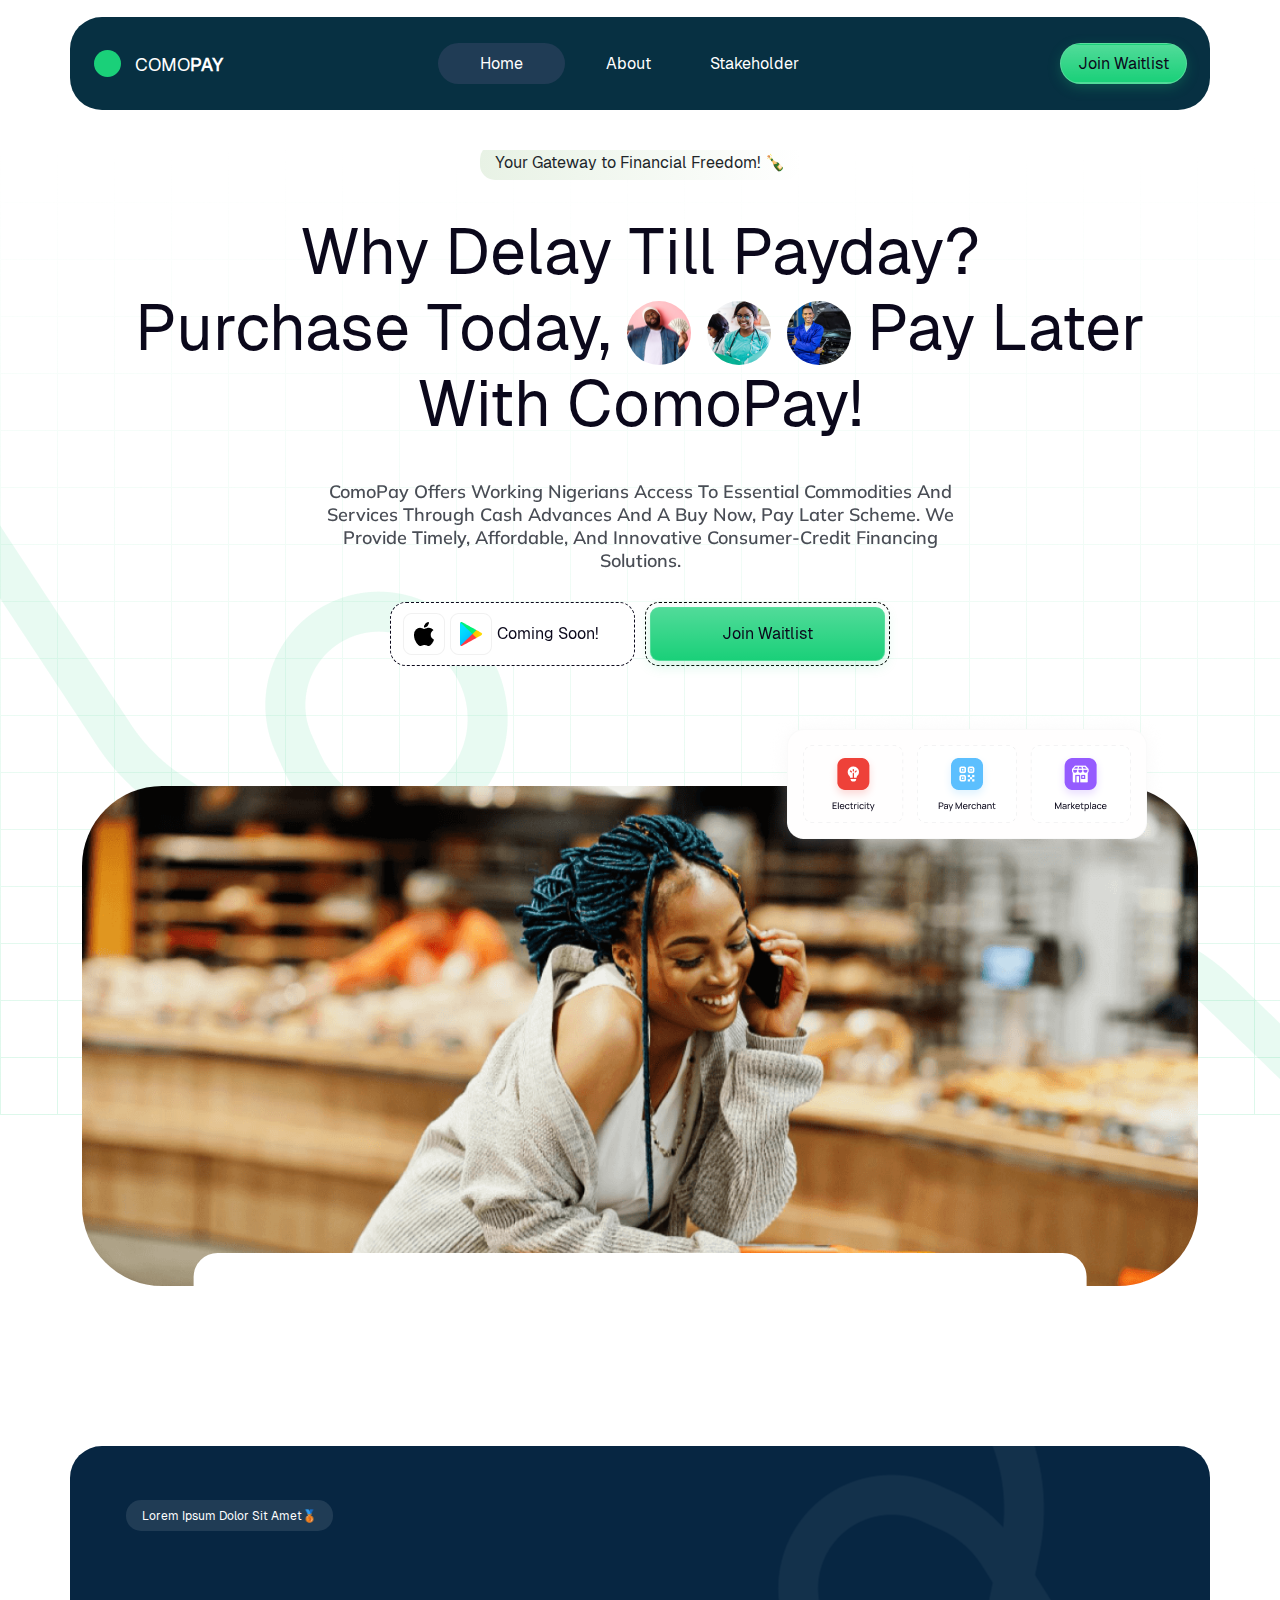
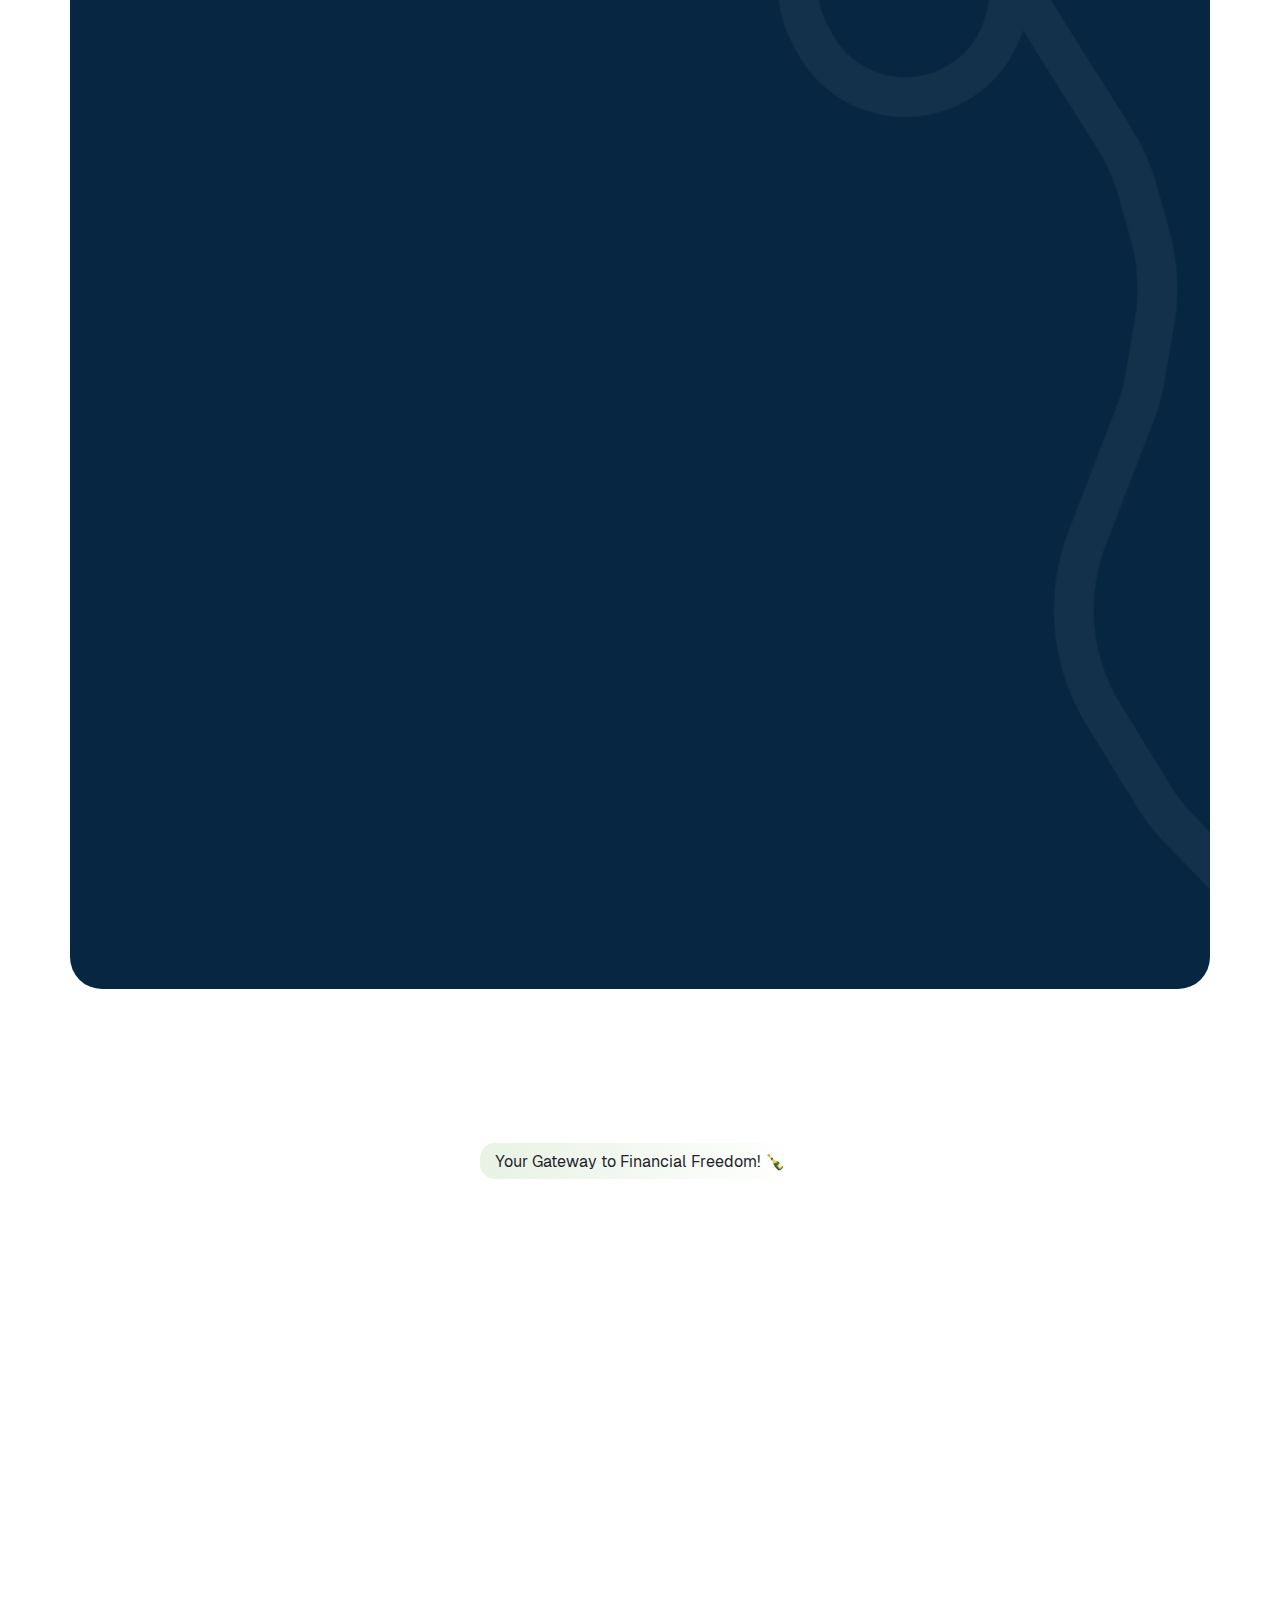
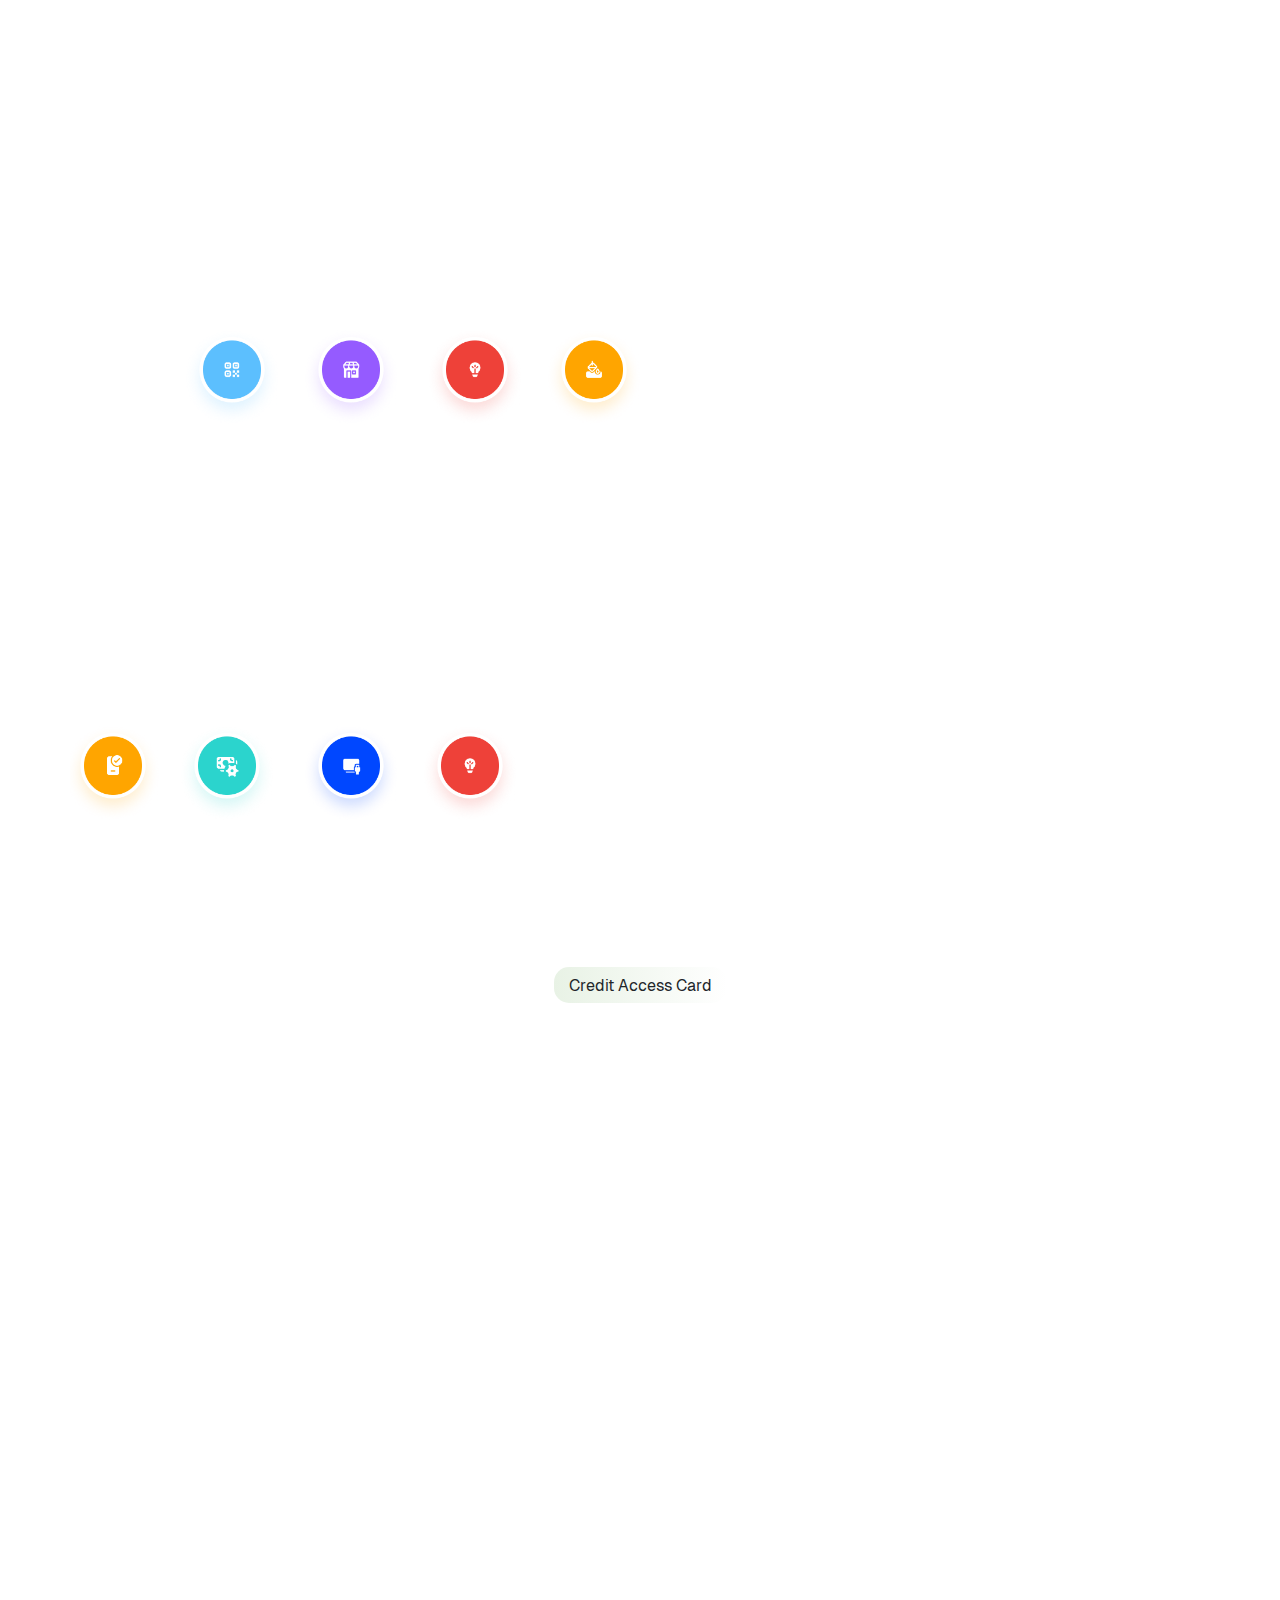
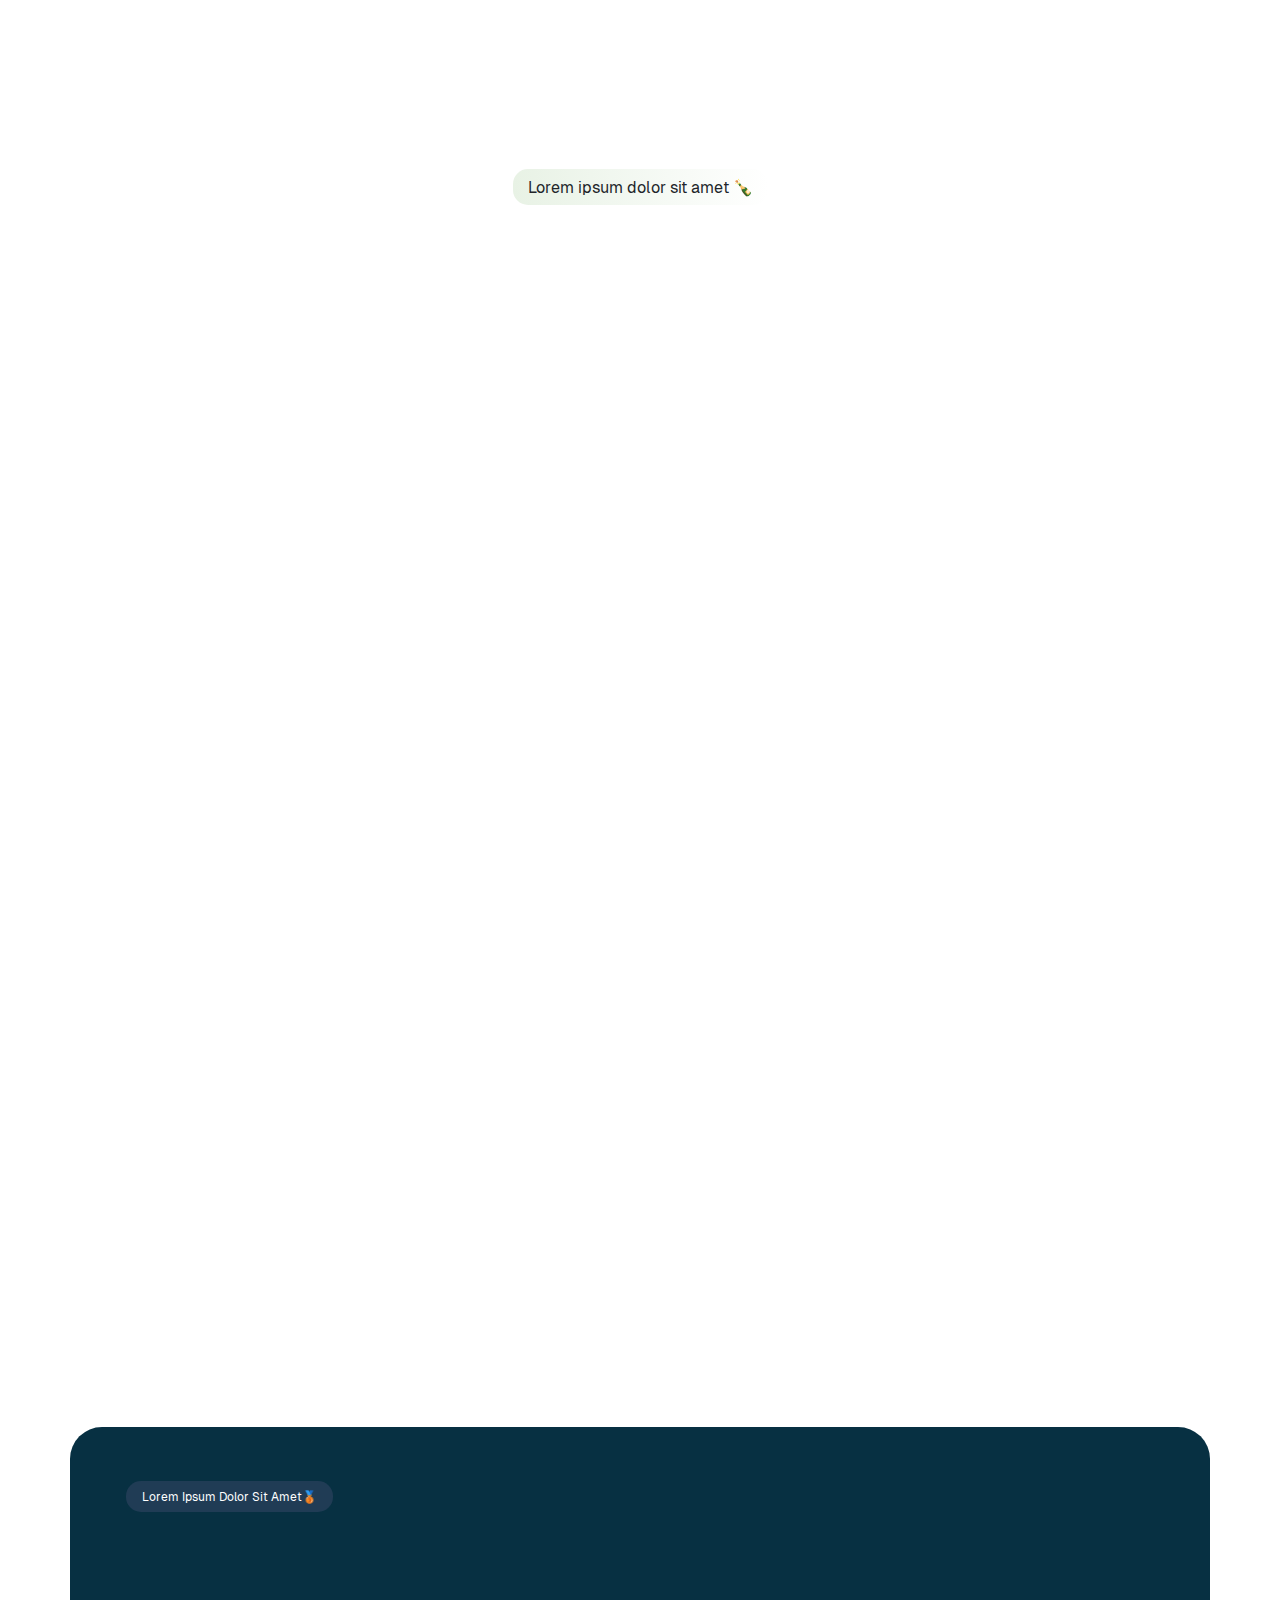
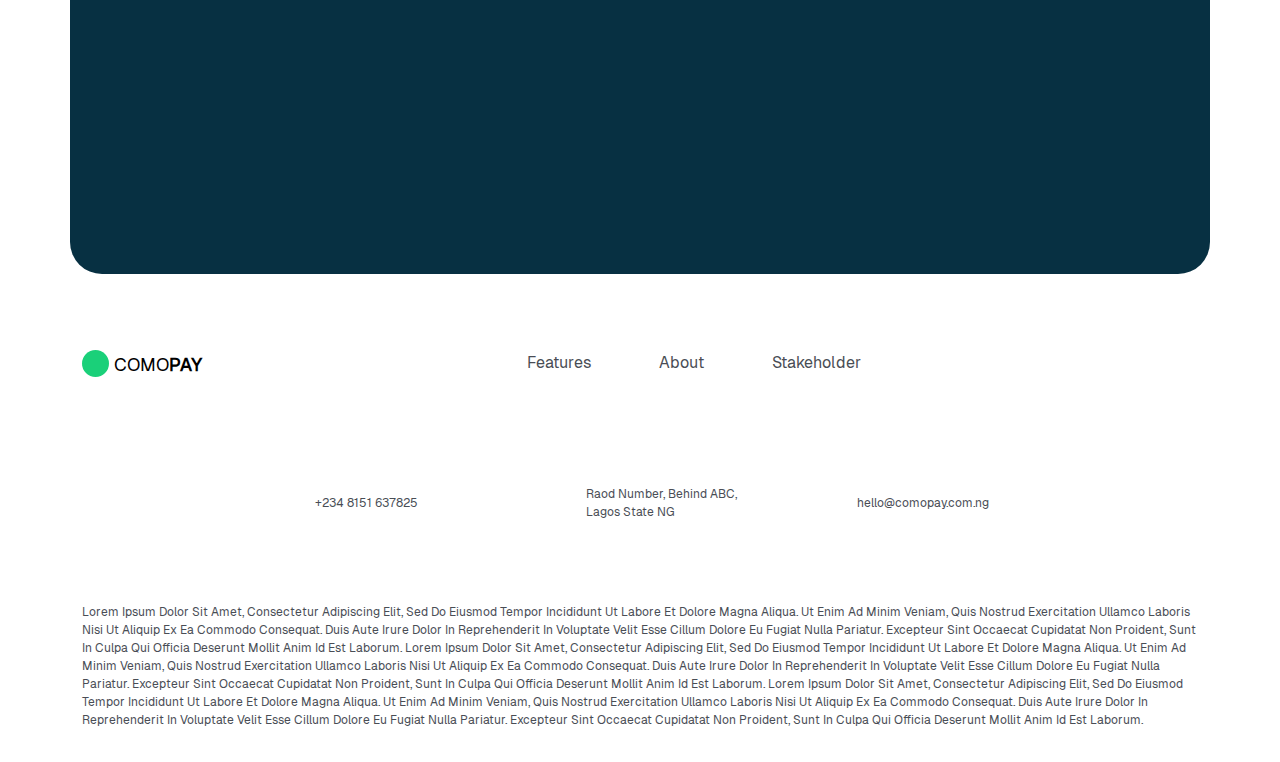
==== index.html @ e3ecf1d6 "updated" ====
<!DOCTYPE html>
<html lang="en">
<head>
    <meta charset="UTF-8">
    <meta http-equiv="X-UA-Compatible" content="IE=edge">
    <meta name="viewport" content="width=device-width, initial-scale=1.0">
    <link href="https://cdn.jsdelivr.net/npm/bootstrap@5.3.3/dist/css/bootstrap.min.css" rel="stylesheet" integrity="sha384-QWTKZyjpPEjISv5WaRU9OFeRpok6YctnYmDr5pNlyT2bRjXh0JMhjY6hW+ALEwIH" crossorigin="anonymous">
    <script src="https://cdn.jsdelivr.net/npm/bootstrap@5.3.3/dist/js/bootstrap.bundle.min.js" integrity="sha384-YvpcrYf0tY3lHB60NNkmXc5s9fDVZLESaAA55NDzOxhy9GkcIdslK1eN7N6jIeHz" crossorigin="anonymous"></script>
    <link rel="stylesheet" href="assets/style.css">
    <title>COMOPAY</title>
</head>
<body>
    <div class="blur"></div>
    <nav>
        <div class="container navbar">
            <div class="logo-flex row justify-content-start flex-row align-items-center">
                <div class="col-2 theCircle">
                    <div class="logo-circle"></div>
                </div>
                <p class="col-10 logo-text"><span>COMO</span>PAY</p>
            </div>
            <div class="lg link-list_flex row justify-content-between align-items-center">
                <a class="col-4 active" href="">Home</a>
                <a class="col-4" href="">About</a>
                <a class="col-4" href="">Stakeholder</a>
                
            </div>
            <div class="lg link_btn">
                <a href="">Join Waitlist</a>
            </div>
            <div class="sm" onclick="openNav()">
                <svg xmlns="http://www.w3.org/2000/svg" viewBox="0 0 24 24" width="30px" height="30px" fill="rgba(255,255,255,1)"><path d="M18 18V20H6V18H18ZM21 11V13H3V11H21ZM18 4V6H6V4H18Z"></path></svg>
            </div>
        </div>
        
    </nav>

    <div class="hidden-menu">
        <div class="major-hidden_menu">
            <div class="hidden-menu_container">
                <a class="col-4 active" href="">Home</a>
                <a class="col-4" href="">About</a>
                <a class="col-4" href="">Stakeholder</a>
                <div class=" link_btn">
                    <a href="">Join Waitlist</a>
                </div>
            </div>
        </div>
    </div>

    <section class="hero">
        <div>
            <img src="assets/050.png" alt="image" class="fixed-side">
        </div>
        <div class="container">
            <div class="hero_flex">
                <div class="hero-flex_item">
                    <span class="faded_text">Your Gateway to Financial Freedom! 🍾</span>
                    <h1 class="main-header fade">Why Delay Till Payday?<br>Purchase today, <span><img src="assets/045.png" alt="image" class="pop"></span>
                        <span><img src="assets/049.png" alt="image" class="pop"></span>
                        <span><img src="assets/076.png" alt="image" class="pop"></span>
                        pay later<br>with ComoPay!</h1>
                    <p class="header-text fade-right">
                        ComoPay offers working Nigerians access to essential commodities and services through Cash Advances and a Buy Now, 
                        Pay Later Scheme. We provide timely, affordable, and innovative consumer-credit financing solutions.
                    </p>
                    <div class="btn_area fade">
                        <button style="background: white" class="soon">
                            <img loading="lazy" src="assets/028.png" alt >
                            <img loading="lazy" src="assets/029.png" alt >
                            <span >Coming Soon!</span>
                        </button>
                        <div class="btnShade1">
                            <button class="join">Join Waitlist</button>
                        </div>
                        
                    </div>
                </div>
                <!-- <div class="col-lg-4 hero-logo_block fade-left">
                    <img loading="lazy" src="assets/Dark.png" alt class="hero_logo">
                </div> -->
            </div>

            <div class="freeBg">
                <img src="assets/052.png" alt="" class="topPart fade-down" loading="lazy">
                <img src="assets/044.png" alt="" class="bottomPart bottomFirst fade" loading="lazy">
                <img src="assets/047.png" alt="" class="bottomPart bottomSecond fade" loading="lazy">
                <img src="assets/048.png" alt="" class="bottomPart bottomThird fade" loading="lazy">
                <img src="assets/053.png" alt="" class="bottomRight fade-left" loading="lazy">
                <div class="company_logo company_logo1 lg">
                    <div class="logo_flex">
                        <div class="logo_flex_item fade">
                            <img loading="lazy" src="assets/001.png" alt>
                        </div>
                        <div class="logo_flex_item fade delay1">
                            <img loading="lazy" src="assets/002.png" alt>
                        </div>
                        <div class="logo_flex_item fade delay2">
                            <img loading="lazy" src="assets/003.png" alt>
                        </div>
                        <div class="logo_flex_item fade delay3">
                            <img loading="lazy" src="assets/006.png" alt>
                        </div>
                    </div>
                </div>
            </div>
            <div class="company_logo customerLogo sm">
                <div class="logo_flex">
                    <div class="logo_flex_item">
                        <img loading="lazy" src="assets/001.png" alt>
                    </div>
                    <div class="logo_flex_item">
                        <img loading="lazy" src="assets/002.png" alt>
                    </div>
                    <div class="logo_flex_item">
                        <img loading="lazy" src="assets/003.png" alt>
                    </div>
                    <!-- <div class="logo_flex_item">
                        <img loading="lazy" src="assets/004.png" alt>
                    </div>
                    <div class="logo_flex_item">
                        <img loading="lazy" src="assets/005.png" alt>
                    </div> -->
                    <div class="logo_flex_item">
                        <img loading="lazy" src="assets/006.png" alt>
                    </div>
                </div>
            </div>
        </div>
    </section>

    <section style="overflow: hidden;" class="discover container">
        <div>
            <img loading="lazy" src="assets/051.png" alt="image" class="spiral">
        </div>
        <div class="main-container">
            <div class="boxed_header-block">
                <span class="boxed_header">Lorem ipsum dolor sit amet🥉</span>
            </div>
            <div style="overflow: hidden">
                <h2 class="fade-left">Explore Our Key Offerings: Essential Commodities and Services</h2>
            </div>
            <div class="discover_grid">
                <div class="discover-grid_child fade">
                    <img loading="lazy" src="assets/054.png" alt="image" loading="lazy">
                    <div class="theContent">
                        <h3>Foods  & Groceries</h3>
                        <p>Rice, Beans, Oils, Flours, Meat, Fish, Vegetables, condiments, Fruits, Beverages and More</p>
                    </div>
                </div>
                <div class="discover-grid_child fade delay1">
                    <img loading="lazy" src="assets/055.png" alt="image" loading="lazy">
                    <div class="theContent">
                        <h3>Healthcare</h3>
                        <p>Hospital Bills, Medications, Medical Tests, Healthcare and fitness Devices and more</p>
                    </div>
                </div>
                <div class="discover-grid_child fade delay2">
                    <img loading="lazy" src="assets/056.png" alt="image" loading="lazy">
                    <div class="theContent">
                        <h3>Cash Advance</h3>
                        <p>Salary Advance, Emergency Cash,Credit Cards and more</p>
                    </div>
                </div>
            </div>
            <div class="discover_grid2">
                <div class="discover-grid_child fade-right">
                    <img loading="lazy" src="assets/057.png" alt="image" loading="lazy">
                    <div class="theContent">
                        <h3>Transportaion</h3>
                        <p>Transport Fares/Tickets (i.e. Bus,Cab, Bike, Train, Boat, rail, plane etc) , Fuels (i.e. Petrol, Kerosene, Diesel, CNG etc), Vehicle Maintenance and</p>
                    </div>
                </div>
                <div class="discover-grid_child fade-left">
                    <img loading="lazy" src="assets/058.png" alt="image" loading="lazy">
                    <div class="theContent">
                        <h3>Utilities</h3>
                        <p>Electricity, Water, Waste Bills, Cable TV, Airtime/Data, Cooking Gas etc</p>
                    </div>
                </div>
            </div>
            <div class="discover_grid">
                <div class="discover-grid_child wide fade">
                    <img loading="lazy" src="assets/059.png" alt="image" loading="lazy">
                    <div class="theContent">
                        <h3>Consumer Electronics</h3>
                        <p>TV, Cookers, Ovens, Freezers, Lamps, Fans, Solar inverters, Generators, Blender, Kitchen Utensils,Mobile Devices, Smart wearables and more</p>
                    </div>
                </div>
                <div class="discover-grid_child fade delay1">
                    <img loading="lazy" src="assets/060.png" alt="image" loading="lazy">
                    <div class="theContent">
                        <h3>Farm Inputs</h3>
                        <p>Seedling, Farm Tools, Herbicides, Animal Feeds & Vertinary Drugs and more</p>
                    </div>
                </div>
                <div class="discover-grid_child fade delay2">
                    <img loading="lazy" src="assets/061.png" alt="image" loading="lazy">
                    <div class="theContent">
                        <h3>Premium Financing</h3>
                        <p>Health insurance, Life Insurance, Vehicle Insurance, Fire Insurance, Farm Insurance etc.</p>
                    </div>
                </div>
            </div>
        </div>
    </section>
    <section class="cash container">
        <div class="cash_header">
            <span class="faded_text">Your Gateway to Financial Freedom! 🍾</span>
            <h2 class="main-header fade">Discover Our Range of Credit Services and Solutions</h2>
        </div>
        <div class="row flex-column flex-md-row align-items-center justify-content-between first_flex">
            <div class="col">
                <h3 class="fade-right">Cash Advance</h3> 
                <p class="fade">Our mission is to foster financial inclusion and combat predatory lending practices by providing cash advances to individuals 
                    facing urgent financial needs. Our services cater to pensioners, civil servants, corporate employees, as well as military and 
                    para-military personnel, offering them access to up to 50% of their monthly salary as a cash advance.
                </p>
                <a class="started" href="">Get Started</a>
            </div>
            <div class="col image_block">
                <img loading="lazy" src="assets/062.png" alt="image" class="image-side fade">
                <img loading="lazy" src="assets/047.png" alt="image" class="image-side1 fade-left">
                <img loading="lazy" src="assets/053.png" alt="image" class="image-side2 fade-right">
            </div>
        </div>

        <div style="margin-top: 160px" class="row flex-column flex-md-row align-items-center justify-content-between second_flex">
            <div class="col image_block2">
                <img loading="lazy" src="assets/card.png" alt="image" class="image-side fade-down">
                <img loading="lazy" src="assets/066.png" alt="image" class="image-side3">
                <img loading="lazy" src="assets/065.png" alt="image" class="image-side4">
                <img loading="lazy" src="assets/063.png" alt="image" class="image-side5">
                <img loading="lazy" src="assets/064.png" alt="image" class="image-side6">
                <img loading="lazy" src="assets/069.png" alt="image" class="image-side7">
                <img loading="lazy" src="assets/068.png" alt="image" class="image-side8">
                <img loading="lazy" src="assets/067.png" alt="image" class="image-side9">
                <img loading="lazy" src="assets/063.png" alt="image" class="image-side10">
            </div>
            <div class="col">
                <h3 class="fade-left">Credit Financing Services</h3>
                <p class="fade">At ComoPay, we offer tailored and cost-effective credit financing options for individuals in immediate need of essential items 
                    ike food, groceries, healthcare, transportation, insurance, utilities, farm inputs, and consumer electronics, among others. 
                    Through our Buy Now, Pay Later scheme, customers can make purchases from our partnered merchants and spread the payments 
                    conveniently over a period of 3 to 12 months.
                </p>
                <a class="started" href="">Get Started</a>
            </div>
        </div>
    </section>
    <section class="cards">
        <div class="container">
            <span class="faded_text">Credit Access Card</span>
            <p class="cards-header fade">The Future: Como Credit Card</p>
            <p class="cards-text fade">Discover financial freedom with the ComoPay Credit Card. Benefit from seamless transactions, 
                exclusive rewards, and flexible credit payment options.</p>
            <div class="cards_flex lg-scroll">
                <div class="host fade delay1">
                    <img loading="lazy" src="assets/039.png" alt id="black">
                </div>
                <div class="host fade" >
                    <img loading="lazy" src="assets/037.png" alt id="green">
                </div>
                <div class="host fade delay2">
                    <img loading="lazy" src="assets/038.png" alt id="orange">
                </div>
                <!-- <div class="host" id="white"></div> -->
                <!--                 
                <img src="assets/040.png" alt>
                <img src="assets/041.png" alt> -->
            </div>
            <div class="mini-scroll">
                <!-- <div class="mini-scroll-"></div>
                <div class="mini-scroll-"></div>
                <div class="mini-scroll-"></div>
                <div class="mini-scroll-"></div>
                <div class="mini-scroll-"></div> -->
                <img loading="lazy" src="assets/037.png" alt>
                <img loading="lazy" src="assets/039.png" alt>
                <img loading="lazy" src="assets/038.png" alt>
                <img loading="lazy" src="assets/040.png" alt>
                <img loading="lazy" src="assets/041.png" alt>
            </div>
        </div>
    </section>

    <div style="overflow: hidden;" class="tabs container">
        <div class="cash_header">
            <span class="faded_text">Lorem ipsum dolor sit amet 🍾</span>
            <h2 class="main-header fade">Benefits of ComoPay</h2>
        </div>
        <div class="discover_grid">
            <div class="tabs-item fade">
                <img src="assets/070.png" alt="image" class="tag" loading="lazy">
                <p>Access to instant monthly credit round the year</p>
            </div>
            <div class="tabs-item fade delay1">
                <img src="assets/071.png" alt="image" class="tag" loading="lazy">
                <p>Flexible credit plans and affordable service rate (one digit)</p>
            </div>
            <div class="tabs-item fade delay3">
                <img src="assets/072.png" alt="image" class="tag" loading="lazy">
                <p>User friendly platform; no paper work, no hard collateral</p>
            </div>
            <div class="tabs-item fade delay4">
                <img src="assets/073.png" alt="image" class="tag" loading="lazy">
                <p>One-stop-shop platform for all essential commodities & services</p>
            </div>
            <div class="tabs-item fade delay5">
                <img src="assets/074.png" alt="image" class="tag" loading="lazy">
                <p>Multi-service delivery channels (e.g. Mobile Apps, Card, POS, USSD, etc.)</p>
            </div>
            <div class="tabs-item fade delay6">
                <img src="assets/075.png" alt="image" class="tag" loading="lazy">
                <p>Active agent of Sustainable Development Goals (SDG # 1,2,3,5,8,9,10,11,12,17)</p>
            </div>
        </div>
         <div class="image-side20">
            <img loading="lazy" src="assets/Dark.png" alt="iamge" class="leftImage fade">
            <img loading="lazy" src="assets/Dark1.png" alt="iamge" class="middleImage fade delay1">
            <img loading="lazy" src="assets/Dark2.png" alt="iamge" class="rightImage fade delay2">
            <img loading="lazy" src="assets/Sound2.png" alt="iamge" class="topmost fade">
        </div>
    </div>
   

    <section class="newsletter container">
        <span class="boxed_header">Lorem ipsum dolor sit amet🥉</span>
        <p class="news_header fade">Join the ComoPay Community</p>
        <p class="news_text fade-right">Join Our Empowered Community: Take control of your finances with ComoPay. Sign up for exclusive updates and early access.</p>
        <div class="btn_area white-border fade-left">
            <button class="soon">
                <img loading="lazy" src="assets/042.png" alt >
                <img loading="lazy" src="assets/043.png" alt >
                <span style="color: white">Coming Soon!</span>
            </button>
            <div class="btnShade">
                <button class="join">Join Waitlist</button>
            </div>
            
        </div>
    </section>

    <footer class="footer container">
        <div class="footer-container">
            <div>
                <div style="display: flex; justify-content: space-between; align-items: center;" class="enclose">
                    <div style="margin-right: 15px" class="theCircle">
                        <div class="logo-circle"></div>
                    </div>
                    <p style="color: black;" class="logo-text"><span>COMO</span>PAY</p>
                </div>
            </div>
            <div class="footer-org">
                <a href="">Features</a>
                <a href="">About</a>
                <a href="">Stakeholder</a>
            </div>
            <div>
                <a href=""><img loading="lazy" src="assets/030.png" alt></a>
                <a href=""><img loading="lazy" src="assets/031.png" alt></a>
                <a href=""><img loading="lazy" src="assets/032.png" alt></a>
                <a href=""><img loading="lazy" src="assets/033.png" alt></a>
            </div>
        </div>
        
        <div class="theFooterBreak">
            <div class="discover_grid theBottomGrid">
                <div class="row align-items-center">
                    <div class="col-3">
                        <img loading="lazy" src="assets/079.png" alt="image" class="imageLast">
                    </div>
                    <span class="col">+234 8151 637825</span>
                </div>
                <div class="row align-items-center">
                    <div class="col-3">
                        <img loading="lazy" src="assets/078.png" alt="image" class="imageLast">
                    </div>
                    <span class="col">Raod Number, Behind ABC, Lagos State NG</span>
                </div>
                <div class="row align-items-center">
                    <div class="col-3">
                        <img loading="lazy" src="assets/077.png" alt="image" class="imageLast">
                    </div>
                    <span class="col">hello@comopay.com.ng</span>
                </div>
            </div>
            <p class="downText" style="margin-top: 80px">Lorem ipsum dolor sit amet, consectetur adipiscing elit, sed do eiusmod tempor incididunt ut labore et dolore magna aliqua. 
                Ut enim ad minim veniam, quis nostrud exercitation ullamco laboris nisi ut aliquip ex ea commodo consequat. 
                Duis aute irure dolor in reprehenderit in voluptate velit esse cillum dolore eu fugiat nulla pariatur. 
                Excepteur sint occaecat cupidatat non proident, sunt in culpa qui officia deserunt mollit anim id est laborum. 
                Lorem ipsum dolor sit amet, consectetur adipiscing elit, sed do eiusmod tempor incididunt ut labore et dolore magna aliqua. 
                Ut enim ad minim veniam, quis nostrud exercitation ullamco laboris nisi ut aliquip ex ea commodo consequat. 
                Duis aute irure dolor in reprehenderit in voluptate velit esse cillum dolore eu fugiat nulla pariatur. 
                Excepteur sint occaecat cupidatat non proident, sunt in culpa qui officia deserunt mollit anim id est laborum.
                Lorem ipsum dolor sit amet, consectetur adipiscing elit, sed do eiusmod tempor incididunt ut labore et dolore magna aliqua. 
                Ut enim ad minim veniam, quis nostrud exercitation ullamco laboris nisi ut aliquip ex ea commodo consequat. 
                Duis aute irure dolor in reprehenderit in voluptate velit esse cillum dolore eu fugiat nulla pariatur. 
                Excepteur sint occaecat cupidatat non proident, sunt in culpa qui officia deserunt mollit anim id est laborum.</p>
        </div>
    </footer>

    <script src="https://cdnjs.cloudflare.com/ajax/libs/gsap/3.12.5/gsap.min.js"></script>

    <script src="script.js"></script>
</body>
</html>
---- assets/style.css ----
@import url('https://fonts.googleapis.com/css2?family=Mulish:ital,wght@0,200..1000;1,200..1000&display=swap');

* {
    padding: 0; 
    margin: 0;
    box-sizing: border-box;
}
html {
    scroll-behavior: smooth;
}

@font-face {
    font-family: Geist;
    src: url(/assets/geist/statics-ttf/Geist-Regular.ttf);
}

body {
    margin: 0;
    padding: 0;
    font-family: Geist;
}

nav {
    width: 100%;
    position: fixed;
    top: 17px;
    padding: 0 16px;
    z-index: 10;
}
p {
    margin: 0;
}
a {
    color: white;
    text-decoration: none;
}

/* .blur {
    top: 0;
    width: 100%;
    height: 100%;
    position: fixed;
    z-index: 8;
    background: rgba(0,0,0,.5)
} */

.fade {
    opacity: 0;
    filter: blur(5px);
    transform: translateY(40%);
    transition: all 1s ease;
} 

.fade-down {
    opacity: 0;
    filter: blur(5px);
    transform: translateY(-40%);
    transition: all 1s ease;
} 

.fade-left {
    opacity: 0;
    filter: blur(5px);
    transform: translateX(40%);
    transition: all 1s ease;
}

.fade-right {
    opacity: 0;
    filter: blur(5px);
    transform: translateX(-40%);
    transition: all 1s ease;
}

.fade-down {
    opacity: 0;
    filter: blur(5px);
    transform: translateY(-40%);
    transition: all 1s ease;
} 

.show {
    opacity: 1;
    filter: blur(0);
    transform: translateY(0);
}

.reveal {
    opacity: 1;
    filter: blur(0);
    transform: translateX(0);
}

.hidden-menu {
    position: fixed;
    top: 110px;
    width: 100%;
    height: 400px;
    right: 0;
    z-index: 9;
    padding: 0 16px;  
    display: none;  
}

.open {
    display: block!important;
}

.major-hidden_menu {
    background: white;
    width: 100%;
    margin: 0 auto;
    padding: 20px;
    border-radius: 32px;
    animation: slideInFromTop 0.5s forwards;
}

@keyframes slideInFromTop {
    from {
      transform: translateY(-100%);
    }
    to {
      transform: translateY(0);
    }
}

@keyframes slideOutToTop {
    from {
      transform: translateY(0);
    }
    to {
      transform: translateY(-100%);
    }
}

.hidden-menu_container {
    display: flex;
    flex-direction: column;
    gap: 20px;
    justify-content: center;
    align-items: center;
}

.hidden-menu_container a {
    color: #203C55;
    padding: 10px;
    text-align: center;
}

.hidden-menu_container .active {
    background: #203C55;
    border-radius: 59px;
    color: white;
    width: 100%;
} 

.hidden-menu_container .link_btn {
    justify-content: flex-start;
}

.active {
    background: #203C55;
    border-radius: 59px;
    padding: 10px;
}

.navbar {
    display: flex;
    justify-content: space-between;
    align-items: center;
    border-radius: 32px;
    background: #073042;
    padding: 26px 24px;
}

.navbar a {
    color: #FFF;
    text-align: center;
    font-family: Geist;
    font-size: 16px;
    font-style: normal;
    font-weight: 400;
    line-height: normal;
    text-transform: capitalize;
    transition: .3s ease-in-out;
}

.navbar a:hover {
    border-radius: 59px;
    padding: 10px;
    background: #203C55;
}

/* .link-list_flex a {
    width: 25%;
} */

.logo-flex, .link_btn, .link-list_flex  {
    flex: 1;
}

.link_btn {
    display: flex;
    justify-content: flex-end;
}

.link_btn a {
    border-radius: 37px;
    border: 1px solid transparent;
    background: linear-gradient(180deg, rgba(255, 255, 255, 0.24) 0%, rgba(255, 255, 255, 0.00) 100%), #1AD079;
    box-shadow: 0px 4px 14.2px 0px rgba(26, 208, 121, 0.25), 0px 0px 0px 1px #5FDEA1;
    color: #0B081B;
    text-align: center;
    font-family: Geist;
    font-size: 16px;
    font-style: normal;
    font-weight: 500;
    line-height: normal;
    text-transform: capitalize;
    padding: 8px 16px;
}

.link_btn a:hover {
    scale: 1.05;
    background: linear-gradient(180deg, rgba(255, 255, 255, 0.24) 0%, rgba(255, 255, 255, 0.00) 100%), #1AD079;
    padding: 8px 16px;
}

.theCircle {
    padding-right: 0;
}

.logo-circle {
    width: 27px;
    height: 27px;
    background: #1AD079;
    border-radius: 50%;
    margin-right: 0px;
    padding: 0;
}

.logo-text {
    color: #FFF;
    font-family: Geist;
    font-size: 18px;
    font-style: normal;
    font-weight: 600;
    line-height: normal;
    text-transform: capitalize;
    padding-top: 2px;
    padding-left: 0;
    margin-left: -10px;
}

.logo-text span {
    font-weight: 68;
}

.sm {
    display: none;
}

.fixed-side {
    position: absolute;
    z-index: -1;
    left: -8%;
    top: 15%;
}

.hero {
    margin-top: 150px;
    margin-bottom: 80px;
    background: url(/assets/Vector.png) no-repeat;
    position: relative;
    overflow: hidden;
}

.hero_flex {
    overflow: hidden;
}

.hero-flex_item {
    text-align: center;
}

.company_logo {
    background: white;
    padding: 20px;
    width: 80%;
    margin: 0 auto;
    border-radius: 24px;
    position: absolute;
    bottom: -15%;
    
    left: 50%;
}

.company_logo1 {
    transform: translate(-50%, -50%);
}

.logo_flex {
    display: grid;
    grid-template-columns: repeat(4, 1fr);
    text-align: center;
}

.logo_flex_item {
    transition: .3s ease-in-out;
}

.logo_flex_item:hover {
    scale: 1.05;
}

.faded_text {
    padding: 8.5px 15px;
    border-radius: 15px;
    background: linear-gradient(90deg, #E8F2E5 0%, rgba(232, 242, 229, 0.00) 100%);
    margin-bottom: 24px;
    width: 60%;
    max-width: 300px;
}

.faded_text p {
    color: #0B081B;
    font-family: Geist;
    font-size: 12px;
    font-style: normal;
    font-weight: 400;
    line-height: normal;
    text-transform: capitalize;
}

.main-header {
    color: #0B081B;
    font-family: Geist;
    font-size: 64px;
    font-style: normal;
    font-weight: 106;
    line-height: 76px; /* 118.75% */
    text-transform: capitalize;
    padding-top: 40px;
}

.faded-span {
    border-radius: 8px;
    background: linear-gradient(90deg, #E8F2E5 50%, rgba(232, 242, 229, 0.00) 100%);
    padding: 0 10px;
    border-left: 1px solid #1AD079;
}

.header-text {
    color: #494D55;
    font-family: "Mulish", sans-serif;
    font-size: 18px;
    font-style: normal;
    font-weight: 600;
    line-height: normal;
    text-transform: capitalize;
    margin: 32px 0;
    width: 680px;
    margin: 0 auto;
    padding-top: 30px;
}

.pop {
    width: 64px;
    height: 64px;
    border-radius: 50%;
}

.imageLast {
    width: 40px;
    height: 40px;
}

.theFooterBreak {
    margin-top: 80px
}

.theFooterBreak span {
    color: #494D55;
    font-family: Geist;
    font-size: 12px;
    font-style: normal;
    font-weight: 400;
    line-height: 18px; /* 112.5% */
}

.btnShade, .btnShade1 {
    padding: 5px;
    border: 1px dashed white;
    border-radius: 14px;
    transition: .3s ease-in-out;
    cursor: pointer;
}

.btnShade:hover, .btnShade1:hover {
    scale: 1.05;
}

.btnShade1 {
    border: 1px dashed black;
}

.hero-logo_block {
    text-align: right; 
    display: flex; 
    justify-content: right;
}

.hero_logo {
    /* margin-top: 80px; */
    text-align: right;
    width: 60%;
    height: auto;
}

.btn_area {
    display: grid;
    grid-template-columns: repeat(2, 1fr);
    width: 100%;
    max-width: 500px;
    gap: 10px;
    margin: 0 auto;
    padding-top: 30px;
    padding-bottom: 40px;
}

.btn_area button {
    border-radius: 16px;
    border: 1px dashed #0B081B;
    padding: 10px 12px;
    color: #0B081B;
    font-family: Geist;
    font-size: 16px;
    font-style: normal;
    font-weight: 500;
    line-height: 24px; /* 150% */
    text-transform: capitalize;
}

.soon {
    background: transparent;
    display: flex;
    align-items: center;
    gap: 5px;
}

.join {
    background: linear-gradient(180deg, rgba(255, 255, 255, 0.24) 0%, rgba(255, 255, 255, 0.00) 100%), #1AD079;
    box-shadow: 0px 4px 14.2px 0px rgba(26, 208, 121, 0.25), 0px 0px 0px 1px #5FDEA1;
    transition: .3s ease-in-out;
    width: 100%;
    height: 100%;
    border: none!important;
    border-radius: 8px!important;
    cursor: pointer;
}

.freeBg {
    margin-top: 80px;
    margin-bottom: 80px;
    background-image: url(../assets/046.png);
    background-repeat: no-repeat;
    width: 100%;
    height: 500px;
    border-radius: 80px;
    position: relative;
    background-size: cover;
}

.topPart, .bottomPart, .bottomRight {
    position: absolute;
    transform: translate(-50%, -50%);
}

.topPart {
    top: 0;
    right: -15%;
}

.bottomPart {
    bottom: 0;
}

.bottomFirst {
    left: 12%;
}

.bottomSecond {
    left: 25%;
}

.bottomThird {
    left: 38%;
}

.bottomRight {
    right: -10%;
    bottom: 8%;
}

.discover {
    border-radius: 32px;
    background: #072642;
    padding: 56px;
    position: relative;
    overflow: hidden;
}

.boxed_header {
    border-radius: 15px;
    background: #203C55;
    color: #FFF;
    font-family: Geist;
    font-size: 12px;
    font-style: normal;
    font-weight: 400;
    line-height: normal;
    text-transform: capitalize;
    padding: 8.5px 16px;
}

.main-container h2{
    margin-top: 32px;
    color: #FFF;
    font-family: Geist;
    font-size: 40px;
    font-style: normal;
    font-weight: 500;
    line-height: 48px; /* 120% */
    text-transform: capitalize;
    margin-bottom: 48px;
    width: 100%;
    max-width: 734px;
}

.spiral {
    position: absolute;
    transform: translate(-50%, -50%);
    right: -40%;
    top: 50%;
}

.discover_grid {
    display: grid;
    grid-template-columns: repeat(3, 1fr);
    gap: 32px;
    margin-bottom: 32px;
    grid-column: span 2, 1, 1;
}

.discover_grid2 {
    display: grid;
    grid-template-columns: repeat(2, 1fr);
    gap: 32px;
    margin-bottom: 32px;
}

.discover-grid_child {
    border-radius: 24px;
    background: #203C55;
    padding: 32px;
}

.discover-grid_child h3 {
    color: #FFF;
    font-size: 24px;
    font-style: normal;
    font-weight: 500;
    line-height: normal;
    text-transform: capitalize;
}

.discover-grid_child p{
    color: #D2D2D5;
    font-size: 16px;
    font-style: normal;
    font-weight: 400;
    line-height: 24px; /* 150% */
    text-transform: capitalize;
}

.mini_text {
    color: #D2D2D5;
    font-size: 16px;
    font-style: normal;
    font-weight: 400;
    line-height: 24px; /* 150% */
    text-transform: capitalize;
    width: 650px;
    margin-bottom: 56px;
}

.minor-container_flex {
    width: 100%;
    margin: 0 auto;
}

.minor_item {
    border-radius: 24px;
    border: 1px solid #F1F1F1;
    background: #FFF;
    box-shadow: 0px 4px 10.2px 0px rgba(164, 166, 170, 0.06);
    padding: 32px;
    width: 33%;
    position: relative;
}

.delay1 {
    transition-delay: 50ms;
}

.delay2 {
    transition-delay: 100ms;
}

.delay3 {
    transition-delay: 150ms;
}

.delay4 {
    transition-delay: 200ms;
}

.delay5 {
    transition-delay: 250ms;
}

.delay6 {
    transition-delay: 300ms;
}

.wrapper {
    width: 100%;
    /* width: 150px; */
    height: 110px;
    position: relative;
    overflow: hidden;
   left: 50%;
   margin-top: 30px;
   display: flex;
   justify-content: center;
   align-items: center;
}

.wrapper-box {
    position: absolute;
    left: -50%;
}

.wrapper-boxes {
    left: -250%;
}

/* .scroll-rel {
    position: relative;
} */

.bottom-scroll {
    margin-top: -20px;
}

.off {
    background: #EE4139;
    padding: 7px 10px;
    text-align: center;
    color: white;
    border-radius: 61.742px;
    color: #FFF;
    font-size: 9.08px;
    font-style: normal;
    font-weight: 800;
    line-height: 10.896px; /* 120% */
    text-transform: capitalize;
    width: 60px;
    position: absolute;
    top: -20%;
    right: 10%;
    z-index: 10;
}

.minor-header {
    color: #0B081B;
    font-family: Geist;
    font-size: 24px;
    font-style: normal;
    font-weight: 500;
    line-height: normal;
    text-transform: capitalize;
    margin-bottom: 7px;
}

.minor-text {
    color: #494D55;
    font-family: Geist;
    font-size: 16px;
    font-style: normal;
    font-weight: 400;
    line-height: 24px; /* 150% */
    text-transform: capitalize;
}

.payday-container {
    position: relative;
    padding-top: 36px;
}

.floatingImg {
    position: absolute;
    right: 0%;
    top: 4%;
}

.pay-header {
    color: #0B081B;
    font-family: Geist;
    font-size: 16px;
    font-style: normal;
    font-weight: 500;
    line-height: normal;
    text-transform: capitalize;
    margin-bottom: 19px;
}

.payday {
    margin-top: 42px;
    border-radius: 13.229px;
    background: linear-gradient(90deg, #FFF8EC 0%, rgba(255, 248, 236, 0.00) 100%);
    box-shadow: 0px 0px 12.402px 0.827px rgba(255, 189, 0, 0.04);
    padding: 29px;
}

.mini_flex {
    border-radius: 8.268px;
    background: rgba(255, 241, 217, 0.80);
    padding: 10px 13px;
    margin-bottom: 12px;
    gap: 10px;
}

.scroll_infinite {
    display: flex;
    /* justify-content: space-between; */
    gap: 10px;
    overflow: hidden;
    width: auto;
    margin-bottom: 10px;
}

.utility {
    margin-top: 0px;
}

.mini_grid {
    display: grid;
    grid-template-columns: repeat(2, 1fr);
    margin-top: 37px;
    gap: 10px;
}

.mini_grid img {
    width: 100%;
    height: auto;
}

.mini-p {
    color: #333640;
    font-family: Manrope;
    font-size: 8.268px;
    font-style: normal;
    font-weight: 400;
    line-height: 9.922px; /* 120% */
    text-transform: capitalize;
}

.mini-p span{
    color: #0B081B;
    font-size: 9.922px;
    font-weight: 700;
}

.cash {
    overflow: hidden;
    padding-top: 80px;
    padding-bottom: 100px;
}

.cash_header {
    padding-top: 80px;
    padding-bottom: 100px;
}

.cash_header {
    text-align: center;
    margin: 0 auto;
}

.cash_header h2 {
    color: #1C202B;
    text-align: center;
    font-family: Geist;
    font-size: 40px;
    font-style: normal;
    font-weight: 500;
    line-height: normal;
    text-transform: capitalize;
    width: 100%;
    max-width: 738px;
    margin: 0 auto;
}

.first_flex, .second_flex {
    gap: 60px;
}

.image_block, .image_block2 {
    position: relative;
    height: 400px;
}

.image-side {
    border-bottom-right-radius: 40%;
    border-top-left-radius: 40%;
    object-fit: cover;
    width: 100%;
    height: 400px;
}

/* .image_block2 {
    position: relative;
    background: url(/assets/card.png) no-repeat;
    height: 400px;
    border-bottom-right-radius: 30%;
    border-top-left-radius: 30%;
    background-size: contain;
} */

.image-side1, .image-side2, .image-side3, .image-side4, .image-side5, .image-side6, .image-side7, .image-side8, .image-side9, .image-side10 {
    position: absolute;
    
}

.image-side3, .image-side4, .image-side5, .image-side6, .image-side7, .image-side8, .image-side9, .image-side10 {
    width: 100px;
    height: 100px;
    transform: translate(-50%, -50%);
}

.image-side1 {
    right: -6%;
    top: -5%;
}

.image-side2 {
    bottom: 0;
    left: -25%;
}

.image-side3, .image-side4, .image-side5, .image-side6 {
    top: 1%;
}

.image-side3 {
    left: 30%;
}

.image-side4 {
    left: 52%;
}

.image-side5 {
    left: 75%;
}

.image-side6 {
    left: 97%;
    
}

.image-side7, .image-side8, .image-side9, .image-side10 {
    bottom: -25%;
}

.image-side7 {
    left: 8%;
}
.image-side8 {
    left: 29%;
}

.image-side9 {
    left: 52%;
}

.image-side10 {
    left: 74%;
}


.cards {
    margin-top: 100px;
    text-align: center;
}

.cards-header {
    color: #0B081B;
    text-align: center;
    font-family: Geist;
    font-size: 40px;
    font-style: normal;
    font-weight: 106;
    line-height: 48px; /* 120% */
    text-transform: capitalize;
    margin-top: 32px;
    margin-bottom: 16px;
}

.cards-text {
    width: 471px;
    color: #494D55;
    text-align: center;
    font-family: Geist;
    font-size: 16px;
    font-style: normal;
    font-weight: 84;
    line-height: 24px; /* 150% */
    text-transform: capitalize;
    margin: 0 auto;
}

.cards_flex {
    margin-top: 80px;
    height: 450px;
    overflow: hidden;
    display: grid;
    grid-template-columns: repeat(3, 1fr);
    text-align: center;
}

.host {
    position: relative;
    height: 500px;
    overflow: hidden;
}

.cards_flex img {
    width: 100%;
    position: absolute;
    left: 0;
}

#white {
    width: 100%;
    height: 300px;
    position: absolute;
    top: 20%;
    left: 0;
    background: white;
}

#black {
    rotate: -10deg;
    left: 20%;
    top: 8%;
    z-index: 1;
}

#green {
    z-index: 2;
}

#orange {
    rotate: 10deg;
    left: -20%;
    top: 8%;
    z-index: 1;
}

.testimonial {
    margin-top: 140px;
    text-align: center;
}

.testimonial_flex {
    display: flex;
    justify-content: space-between;
    align-items: center;
    width: 370px;
    margin: 0 auto;
    overflow-x: auto;
    gap: 10px;
}

.testimonial_flex::-webkit-scrollbar {
    display: none;
}

.progress-bars {
    display: flex;
    width: 370px;
    justify-content: space-between;
    align-items: center;
    gap: 10px;
    margin: 0 auto;
    padding-top: 40px;
}

.progress-bar {
    width: 20%;
    height: 5px;
    background: grey;
    border-radius: 10px;
  }

.progress-active {
    background: #1AD079;
}

.comment_slab {
    width: 100%;
    flex: 0 0 auto;
}

.img_flex {
    padding-top: 56px;
    padding-bottom: 41px;
    width: 80%;
    max-width: 400px;
    margin: 0 auto;
}

.img_flex img {
    width: 52px; 
    height: auto;
}

.comment_slab {
    border-radius: 16px;
    background: #D9D9D9;
    padding: 24px;
    width: 369px;
    margin: 0 auto
}

.theComment {
    color: #494D55;
    text-align: center;
    font-family: Geist;
    font-size: 16px;
    font-style: normal;
    font-weight: 400;
    line-height: 24px; /* 150% */
    text-transform: capitalize;
    margin-bottom: 16px;
}

.theName {
    color: #0B081B;
    text-align: center;
    font-family: Geist;
    font-size: 16px;
    font-style: normal;
    font-weight: 600;
    line-height: 24px; /* 150% */
    text-transform: capitalize;
    margin-bottom: 8px;
}

.nickname {
    color: #494D55;
    text-align: center;
    font-family: Geist;
    font-size: 16px;
    font-style: normal;
    font-weight: 400;
    line-height: 24px; /* 150% */
}

.experience {
    margin-top: 106px;
}

.experience_flex {
    overflow: hidden;
}

.experience-flex_item {
    position: relative;
}

.wave {
    position: absolute;
    top: 20%;
}

.exp-header {
    color: #0B081B;
    font-family: Geist;
    font-size: 40px;
    font-style: normal;
    font-weight: 106;
    line-height: 48px; /* 120% */
    text-transform: capitalize;
    margin-top: 32px;
    margin-bottom: 16px;
}

.exp-text {
    width: 471px;
    color: #494D55;
    font-family: Geist;
    font-size: 16px;
    font-style: normal;
    font-weight: 400;
    line-height: 24px; /* 150% */
    text-transform: capitalize;
}

.lists {
    margin-top: 56px;
}

.lists-item_flex {
    margin-bottom: 24px;
    border-radius: 24px;
    border: 1px dashed #0B081B;
    padding: 24px;
    width: 70%;
    gap: 13px;
    flex-wrap: nowrap;
}

.lists-item_flex img {
    width: 46px;
    height: 46px;
}

.lists-item_flex p{
    color: #0B081B;
    font-family: Geist;
    font-size: 18px;
    font-style: normal;
    font-weight: 500;
    line-height: 18px; /* 100% */
    text-transform: capitalize;
    width: 262px;
}

.lists-item_flex span {
    color: #494D55;
    font-family: Geist;
    font-size: 12px;
    font-style: normal;
    font-weight: 400;
    line-height: 18px; /* 150% */
    text-transform: capitalize;
}

.newsletter {
    margin-top: 106px;
    margin-bottom: 50px;
    padding: 56px;
    border-radius: 32px;
    background: #073042;
    overflow: hidden;
}

.news_header {
    margin-top: 40.5px;
    color: #FFF;
    font-family: Geist;
    font-size: 40px;
    font-style: normal;
    font-weight: 500;
    line-height: 48px; /* 120% */
    text-transform: capitalize;
    margin-bottom: 16px;
}

.news_text {
    color: #D2D2D5;
    font-family: Geist;
    font-size: 16px;
    font-style: normal;
    font-weight: 400;
    line-height: 24px; /* 150% */
    text-transform: capitalize;
    width: 653px;
    margin-bottom: 32px;
}

.white-border {
    margin-left: 0;
}

.white-border button{
    border: 1px dashed white;
}

.footer {
    margin-bottom: 33px;
}

.theBottomGrid {
    width: 70%;
    margin: 0 auto;
}

.footer-container {
    display: flex;
    justify-content: space-between;
    align-items: center;
    padding: 26px 0px;
}

.footer-container a {
    color: #494D55;
}

.footer-org {
    display: flex;
    justify-content: space-between;
    align-items: center;
    gap: 20px;
    width: 30%
}

.footer-org a {
    transition: .3s ease-in-out;
}

.footer-org a:hover {
    color: #1AD079;
}

.downText {
    color: #494D55;
    font-family: Geist;
    font-size: 12px;
    font-style: normal;
    font-weight: 400;
    line-height: 18px; /* 150% */
    text-transform: capitalize;
}

.mini-scroll {
    display: none;
}

.tabs-item {
    text-align: center;
    border: 1px dashed #0B081B;
    padding: 24px;
    border-radius: 24px;
}

.image-side20 {
    position: relative;
    height: 600px;
    overflow: hidden;
}

.leftImage, .middleImage, .rightImage, .topmost {
    position: absolute;
    transform: translate(-50%, -50%);
    bottom: -50%;
}

.topmost {
    top: 10%;
    left: 70%;
}

.leftImage {
    left: 50%;
    /* top: 60%; */
    z-index: 2;
    width: 50%;
    height: auto;
}

.rightImage {
    left: 25%;
    width: 50%;
    height: auto;
}
.middleImage {
    left: 75%;
    width: 50%;
    height: auto;
}

@media only screen and (max-width: 991px ) {
    .sm {
        display: block
    }
    .lg {
        display: none;
    }
    .hero {
        text-align: center;
    }
    .logo_flex {
        grid-template-columns: repeat(3, 1fr);
        row-gap: 20px;
       text-align: center;
    }
    /* .minor-container_flex {
        grid-template-columns: repeat(2, 1fr);
    } */

    .hero-logo_block {
        margin-top: 40px;
        display: flex; 
        justify-content: center;
    }

    .experience-flex_item {
        text-align: center;
    }

    .exp-text {
        margin: 0 auto;
    }

    .lists {
        display: flex;
        flex-direction: column;
        justify-content: center;
        align-items: center;
    }
    
    .lists-item_flex p {
        text-align: left;
    }

    .footer-container {
        flex-direction: column;
        gap: 50px;
    }

    .footer-org {
        flex-direction: column;
        gap: 20px;
    }

    .enclose {
        width: 120px;
        margin: 0 auto;
    }

    .cards {
        margin-top: 100px;
    }

    .minor-container_flex {
        gap: 10px;
    }

    .minor_item {
        width: 70%;
        margin: 0 auto;
    }
    .discover {
        padding: 30px;
    }
    .mini_text, .news_text, .cards-text {
        width: auto;
    }
    .cards_flex {
        height: 300px;
    }

    .header-text {
        font-size: 14px;
        width: 100%;
    }
    .faded_text, .boxed_header  {
        font-size: 12px;
    }

    .main-header {
        font-size: 32px;
        font-weight: 500;
        line-height: 40px; /* 125% */
        margin-top: 24px;
    }

    .main-container h2 {
        font-size: 24px;
        font-style: normal;
        font-weight: 500;
        line-height: 32px; /* 133.333% */
    }

    .mini_text {
        font-size: 14px;
        font-style: normal;
        font-weight: 400;
        line-height: 20px; /* 142.857% */
    }

    .cards-header, .exp-header, .news_header {
        font-size: 24px;
        font-style: normal;
        font-weight: 500;
        line-height: 32px; /* 133.333% */
    }
    
    .cards-text, .exp-text, .news_text {
        font-size: 14px;
        font-style: normal;
        font-weight: 84;
        line-height: 20px; /* 142.857% */
    }

    .theComment {
        font-size: 14px;
        font-style: normal;
        font-weight: 400;
        line-height: 20px; /* 142.857% */
    }

    .nickname {
        font-size: 14px;
        font-style: normal;
        font-weight: 400;
        line-height: 14px;
    }
    
    .btn_area {
        margin: 0 auto;
    }

    .white-border {
        margin-left: 0;
    }

    .hero_logo {
        width: 30%;
    }

    .discover_grid {
        grid-template-columns: repeat(2, 1fr);
    }

    .topPart {
        top: 0;
        right: -15%;
        width: 40%;
        height: auto;
    }
    
    .bottomPart {
        width: 10%;
        height: auto;
    }
    
    .bottomFirst {
        left: 12%;
        bottom: 1.5%;
    }
    
    .bottomSecond {
        left: 21%;
    }
    
    .bottomThird {
        left: 30%;
        bottom: 2%;
    }
    
    .bottomRight {
        right: 0%;
        bottom: 8%;
        width: 20%;
        height: auto;
    }

    .company_logo {
        bottom: -30%;
    }

    .image-side20 {
        height: 400px;
    }
    
    .logo-text {
        margin-left: -60px;
    }
}

@media screen and (max-width: 767px) {
    .hero {
        margin-top: 150px;
    }

  
    .minor-header {
        font-size: 18px;
        font-style: normal;
        font-weight: 500;
        line-height: normal;
    }

    .minor-text {
        font-size: 14px;
        font-style: normal;
        font-weight: 400;
        line-height: 20px; /* 142.857% */
    }

    .exp-text {
        width: auto;
    }
    
    .lists-item_flex {
        width: 100%;
    }

    .wave {
        width: 50px;
        height: 50px;
    }

    .phone {
        width: 100%;
        height: auto;
    }
    
    .newsletter {
        text-align: center;
    }

    .discover_grid, .discover_grid2 {
        grid-template-columns: repeat(1, 1fr);
    }

    .image-side2 {
        bottom: 0;
        left: 3%;
        width: 60%;
        height: auto;
    }

    .second_flex {
        width: 90%;
        margin: 0 auto;
    }

    .first_flex {
        overflow: hidden;
    }

    .image-side20 {
        margin-top: 100px;
        height: 220px;
    }

    .leftImage, .middleImage, .rightImage {
        bottom: -50%;
    }

    .freeBg {
        height: 300px;
        border-radius: 20px;
    }

    .customerLogo {
        position: static;
        margin: 0 auto;
    }

    .bottomPart {
        width: 20%;
        height: auto;
    }

    .bottomFirst {
        left: 12%;
        bottom: 1.5%;
    }
    
    .bottomSecond {
        left: 28.5%;
        width: 19%;
        height: auto;
    }
    
    .bottomThird {
        left: 45%;
        bottom: 2%;
    }

    .bottomRight {
        right: -5%;
        bottom: 12%;
        width: 30%;
        height: auto;
    }

    .image-side3, .image-side4, .image-side5, .image-side6, .image-side7, .image-side8, .image-side9, .image-side10 {
        width: 63.4px;
        height: 63.4px;
    }

    .image-side7, .image-side8, .image-side9, .image-side10 {
        bottom: -15%;
    }

    .topmost {
        width: 10%;
        height: auto;
        top: 10%;
    }

    .logo-text {
        margin-left: -5px;
    }

    .pop {
        width: 40px;
        height: 40px;
    }
}

@media screen and (max-width: 479px) {
    .discover, .newsletter {
        width: 90%;
    }
    .btn_area {
        width: 60%;
        margin: 0 auto;
        grid-template-columns: repeat(1, 1fr);
    }
    .white-border {
        width: 90%;
    }

    .btn_area button {
        display: flex;
        justify-content: center;
        align-items: center;
        height: 50px;
    }

    .logo_flex {
        grid-template-columns: repeat(2, 1fr);
    }

    .main-container h2, .mini_text, .boxed_header-block {
        text-align: center;
    }

    .lg-scroll {
        display: none;
    }

    .mini-scroll {
        margin-top: 40px;
        padding-top: 140px;
        display: flex;
        justify-content: flex-start;
        align-items: center;
        overflow-x: auto;
        overflow-y: hidden;
        gap: 20px;
        width: 100%;
        height: 600px;
    }

    .mini-scroll-item {
        width: 100%;
        flex: 1;
    }
    .mini-scroll img {
        width: 100%;
        flex: 0 0 auto;
    }

    .minor_item {
        width: 100%;
    }
}
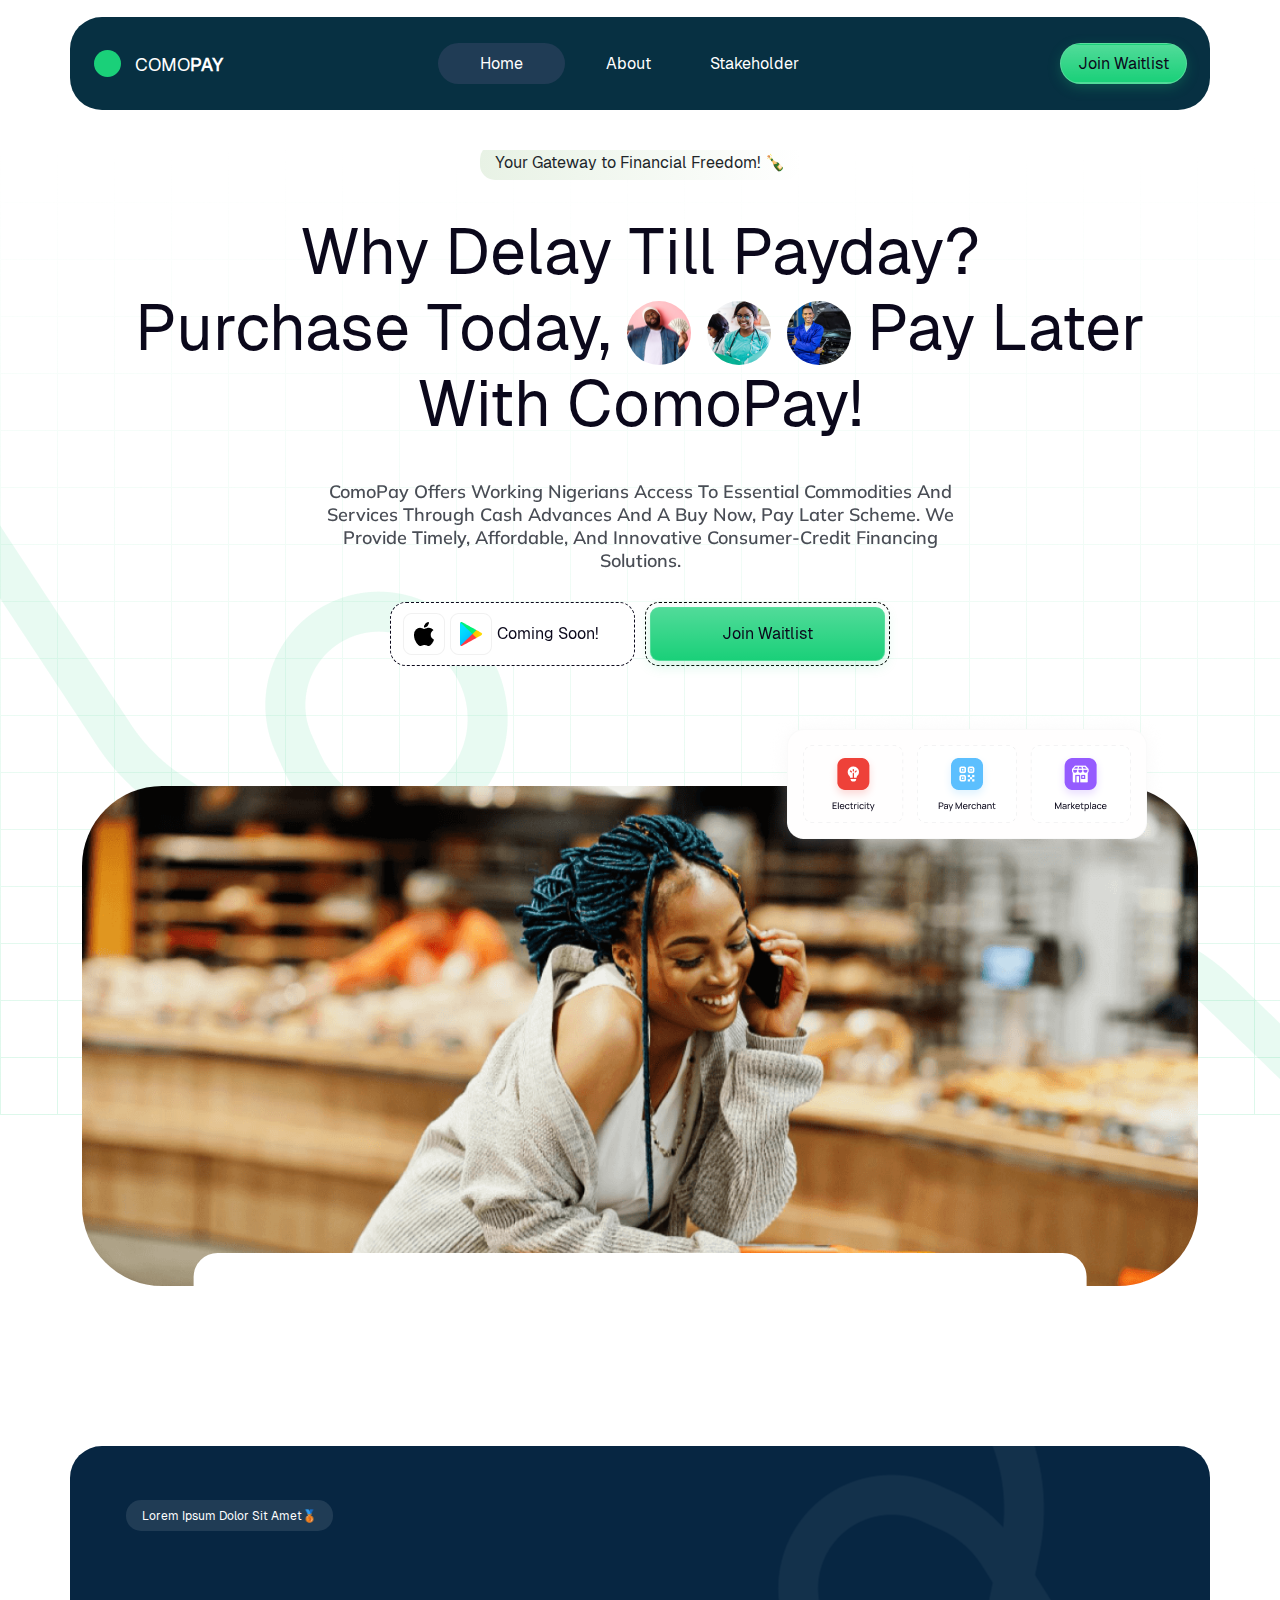
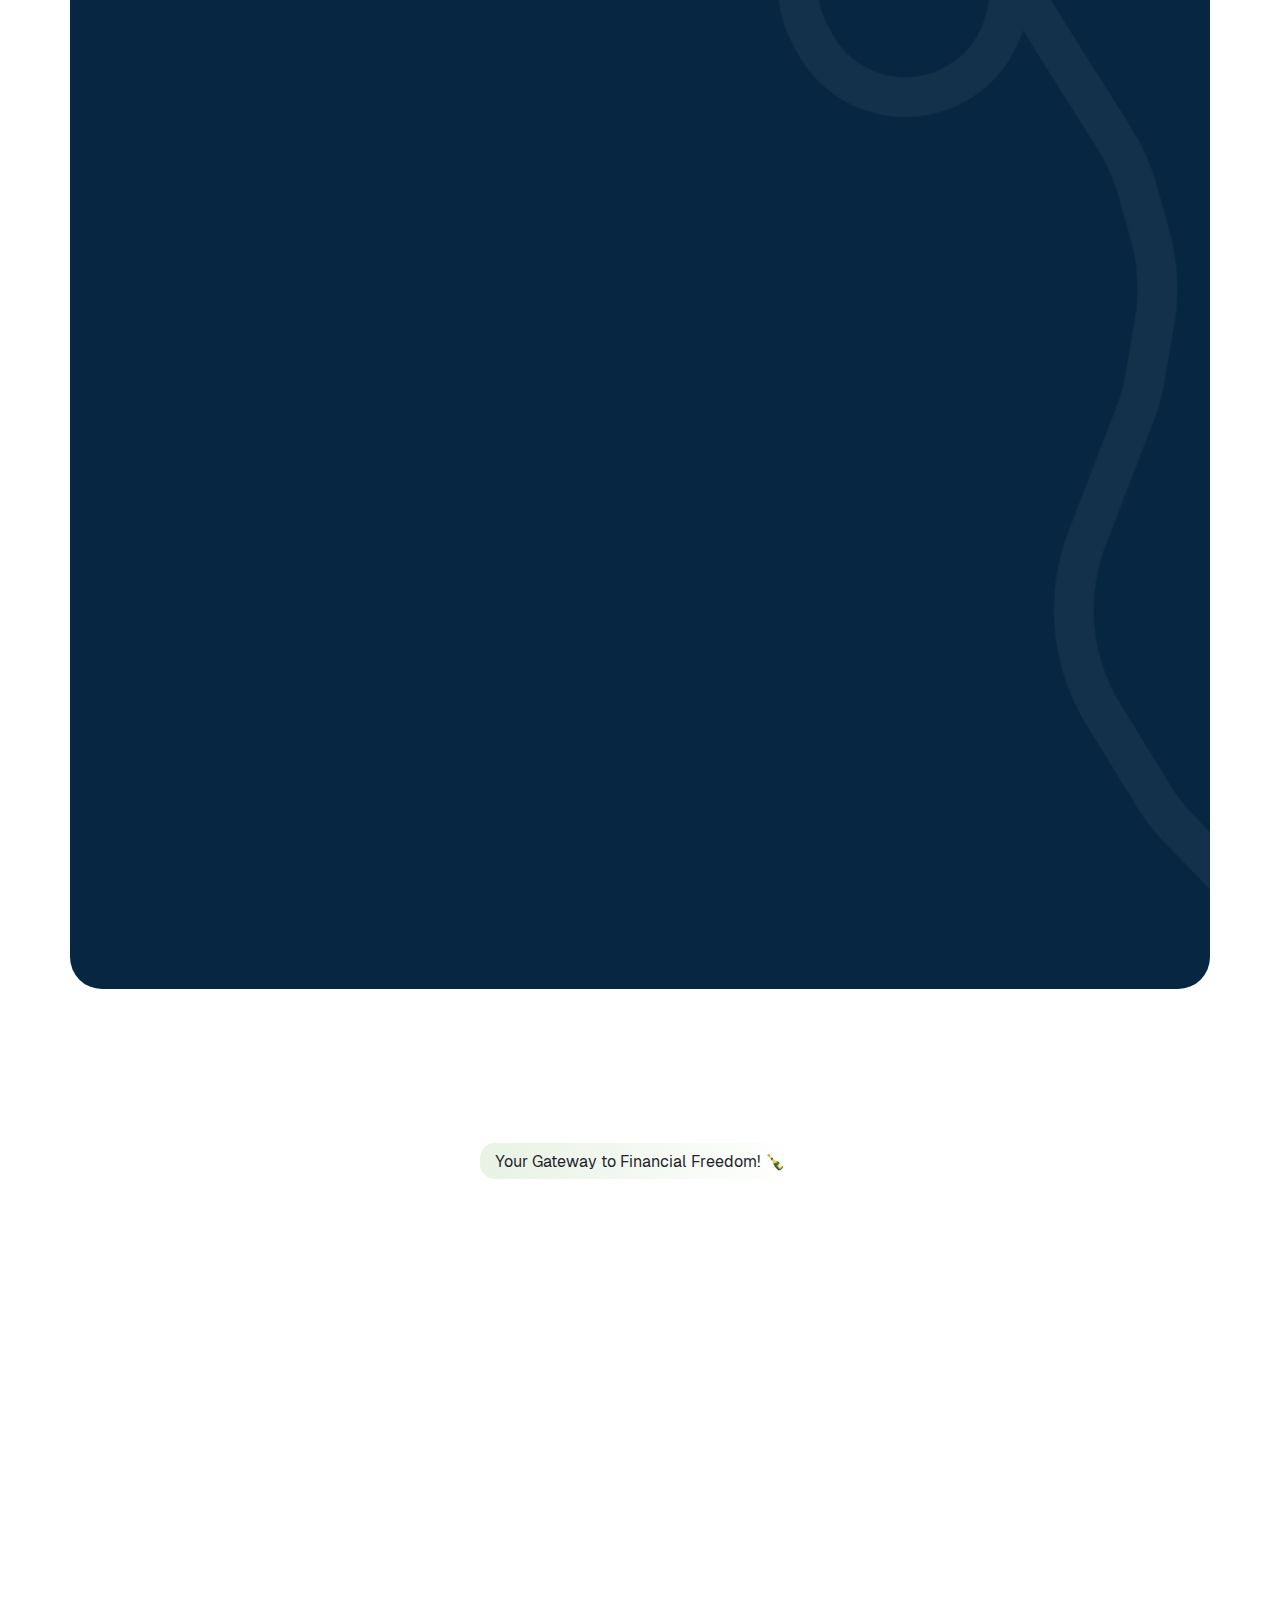
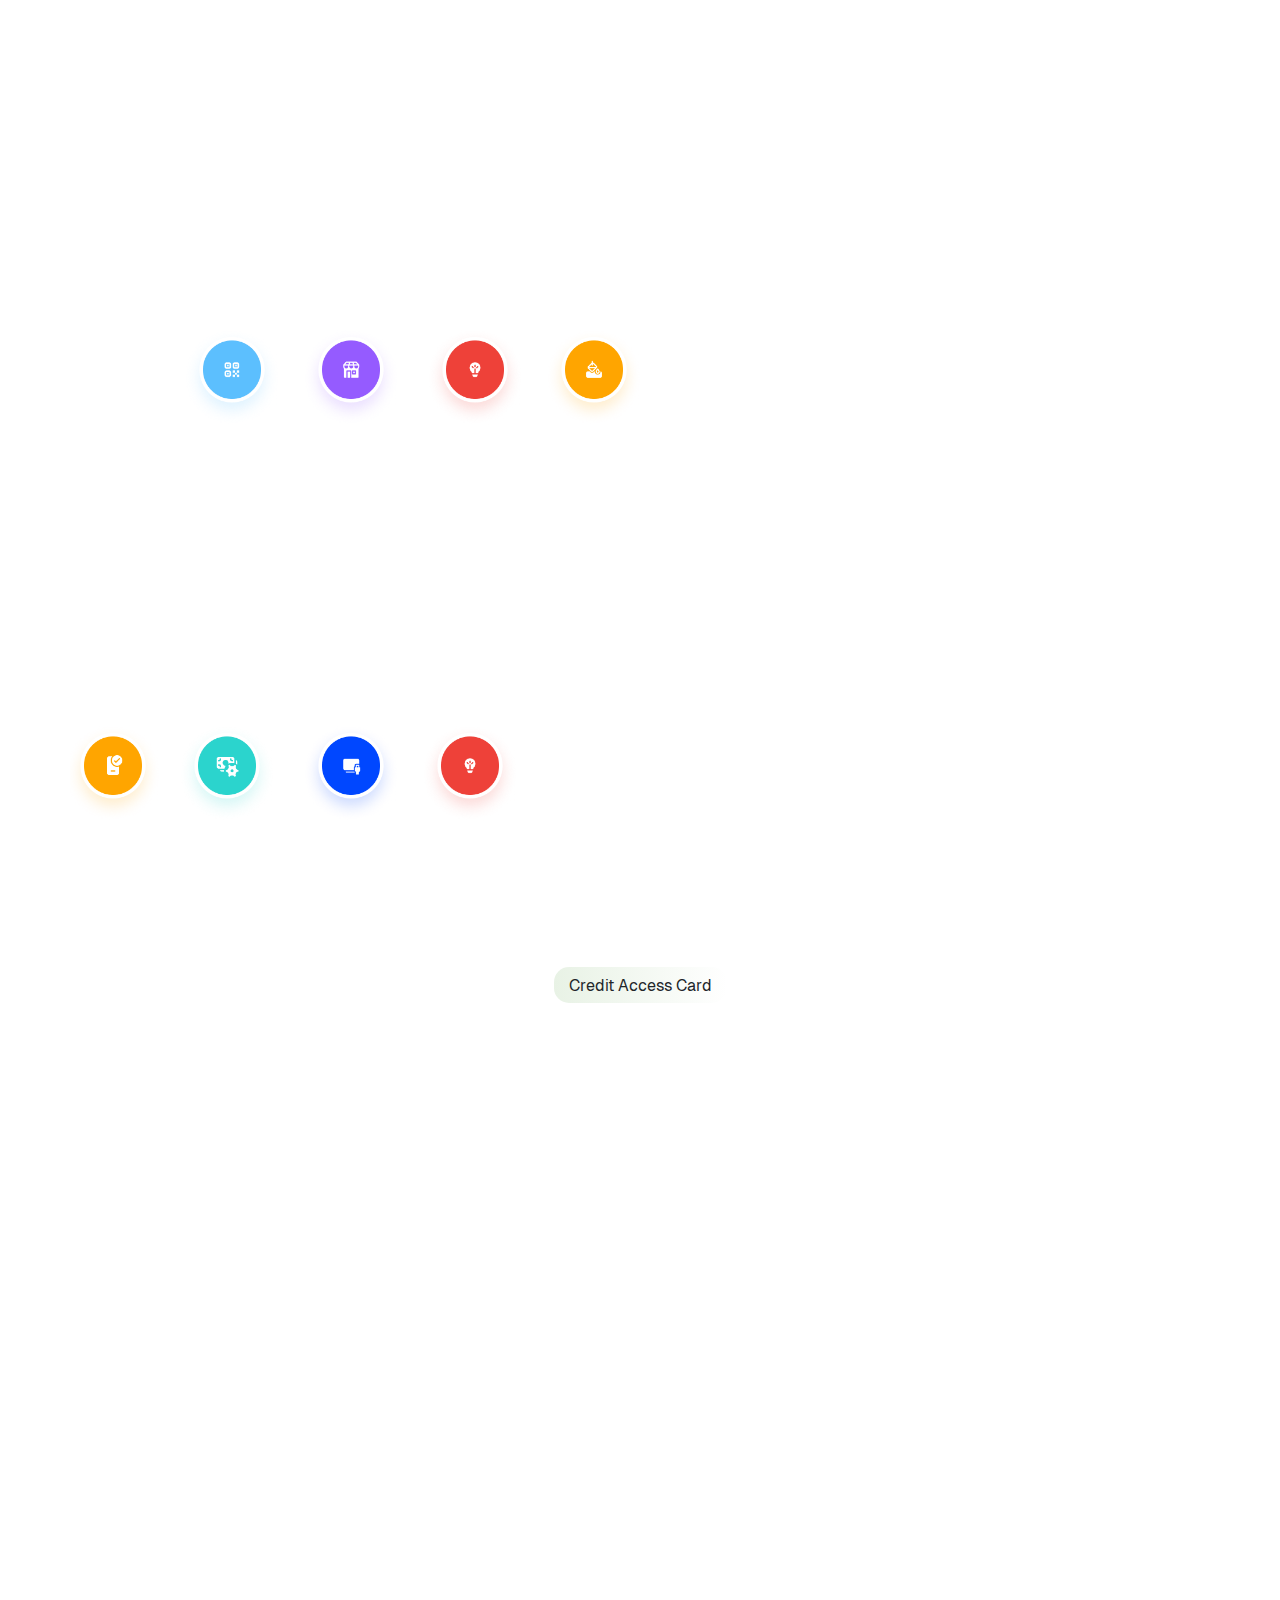
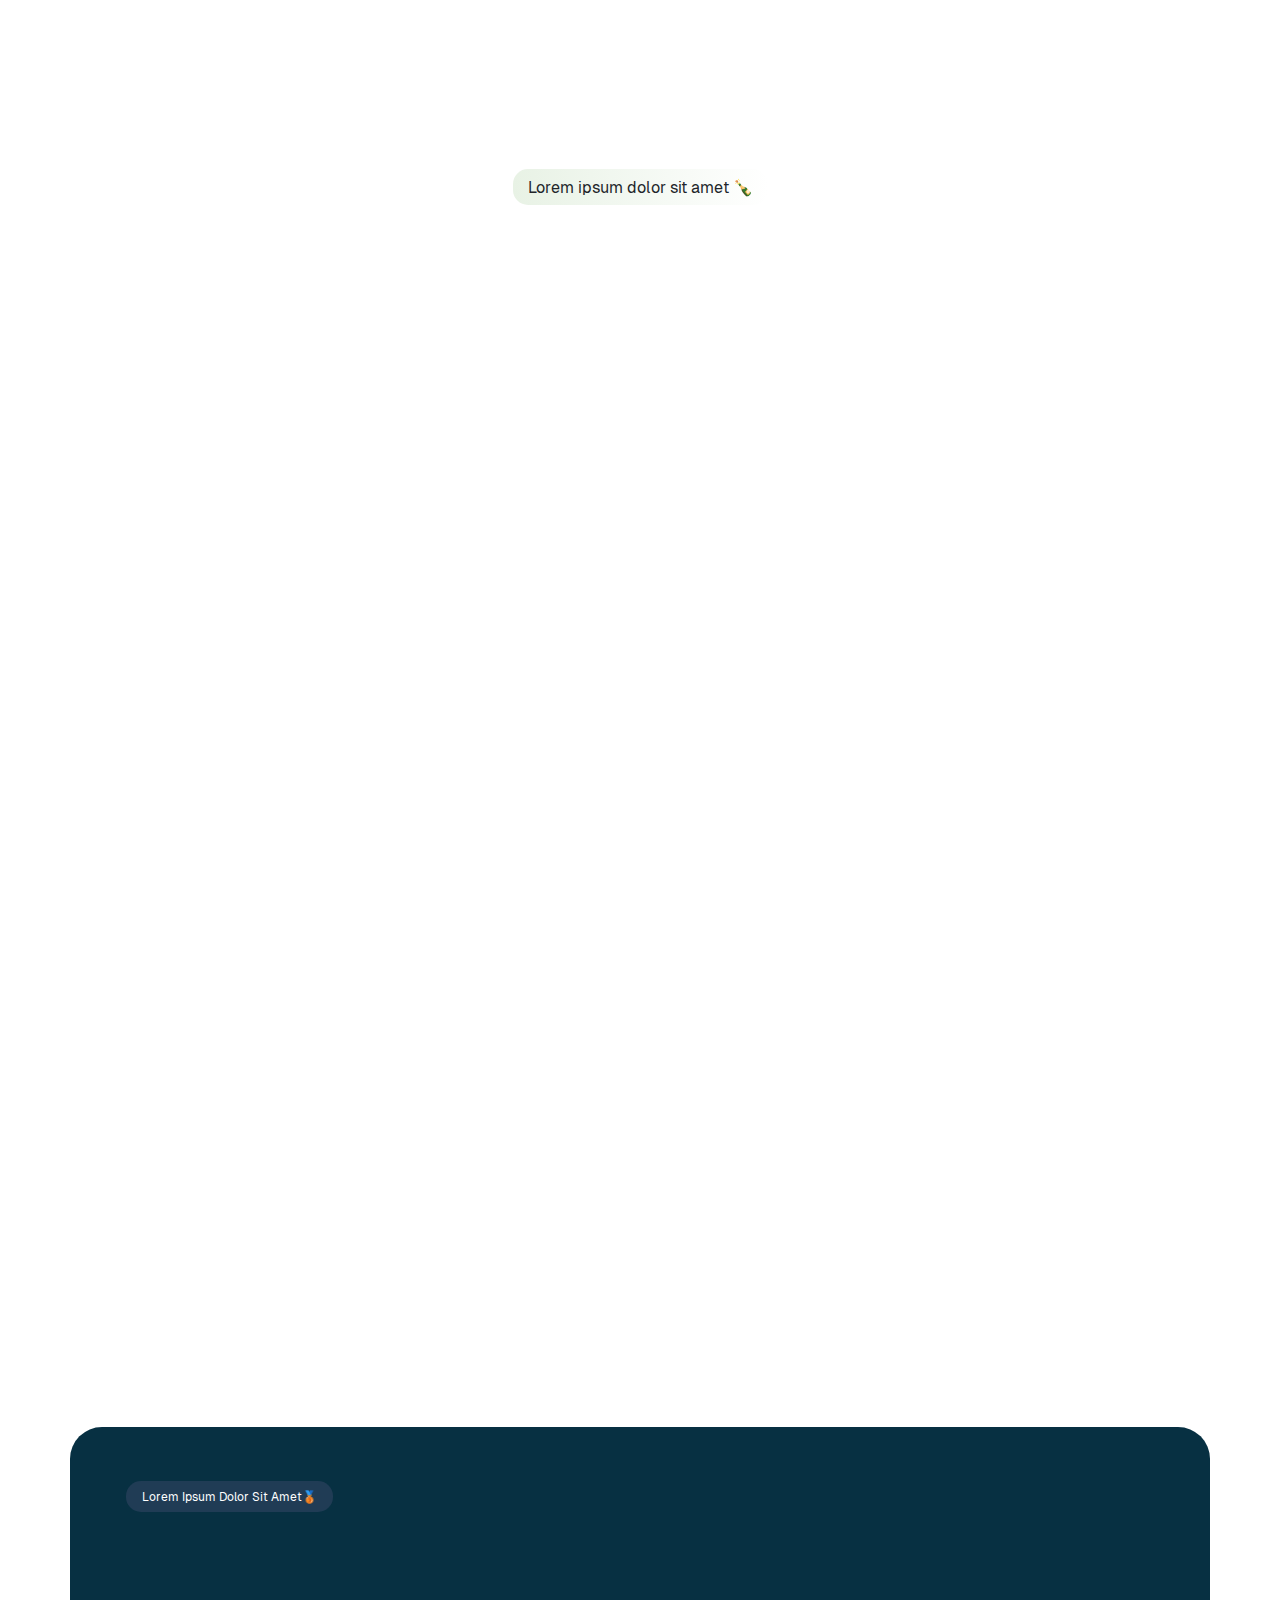
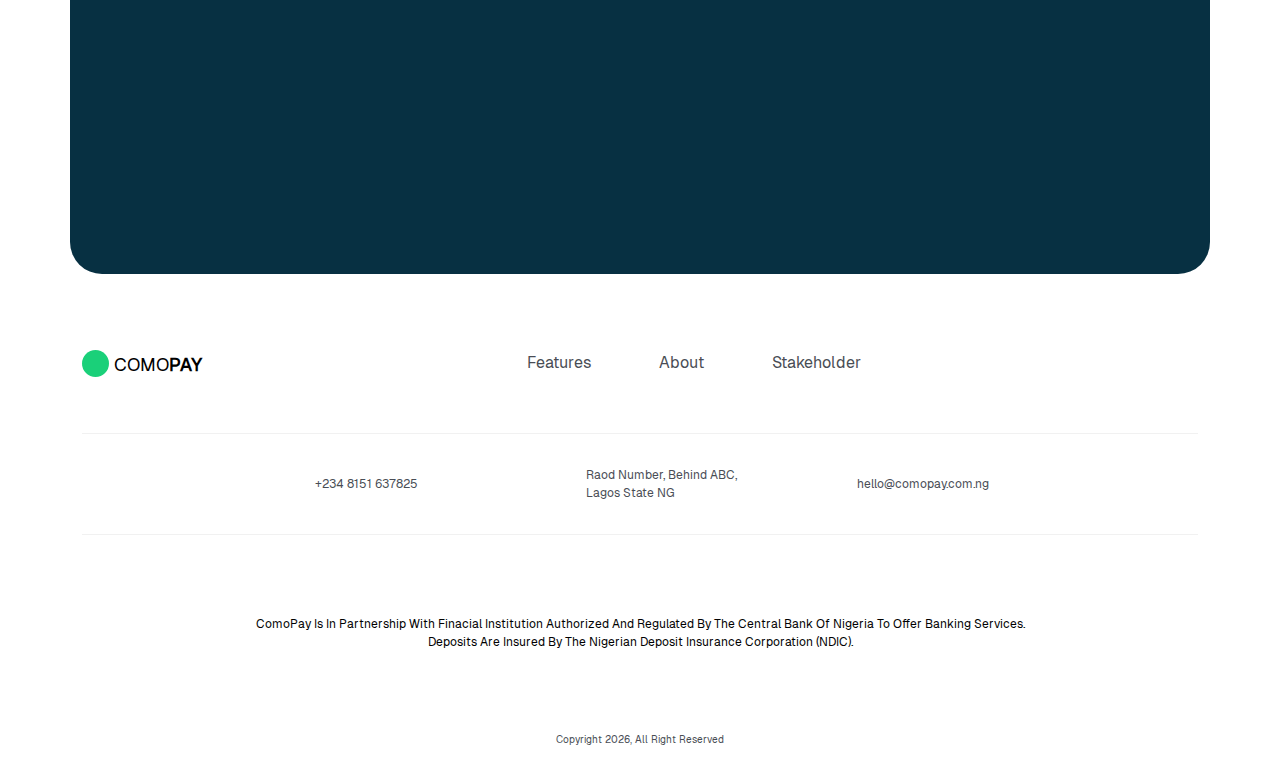
==== commit 348f958e: "update" ====
--- a/index.html
+++ b/index.html
@@ -365,6 +365,7 @@
         </div>
         
         <div class="theFooterBreak">
+            <div class="theborderblock"></div>
             <div class="discover_grid theBottomGrid">
                 <div class="row align-items-center">
                     <div class="col-3">
@@ -385,18 +386,13 @@
                     <span class="col">hello@comopay.com.ng</span>
                 </div>
             </div>
-            <p class="downText" style="margin-top: 80px">Lorem ipsum dolor sit amet, consectetur adipiscing elit, sed do eiusmod tempor incididunt ut labore et dolore magna aliqua. 
-                Ut enim ad minim veniam, quis nostrud exercitation ullamco laboris nisi ut aliquip ex ea commodo consequat. 
-                Duis aute irure dolor in reprehenderit in voluptate velit esse cillum dolore eu fugiat nulla pariatur. 
-                Excepteur sint occaecat cupidatat non proident, sunt in culpa qui officia deserunt mollit anim id est laborum. 
-                Lorem ipsum dolor sit amet, consectetur adipiscing elit, sed do eiusmod tempor incididunt ut labore et dolore magna aliqua. 
-                Ut enim ad minim veniam, quis nostrud exercitation ullamco laboris nisi ut aliquip ex ea commodo consequat. 
-                Duis aute irure dolor in reprehenderit in voluptate velit esse cillum dolore eu fugiat nulla pariatur. 
-                Excepteur sint occaecat cupidatat non proident, sunt in culpa qui officia deserunt mollit anim id est laborum.
-                Lorem ipsum dolor sit amet, consectetur adipiscing elit, sed do eiusmod tempor incididunt ut labore et dolore magna aliqua. 
-                Ut enim ad minim veniam, quis nostrud exercitation ullamco laboris nisi ut aliquip ex ea commodo consequat. 
-                Duis aute irure dolor in reprehenderit in voluptate velit esse cillum dolore eu fugiat nulla pariatur. 
-                Excepteur sint occaecat cupidatat non proident, sunt in culpa qui officia deserunt mollit anim id est laborum.</p>
+            <div class="theborderblock"></div>
+            <p class="downText" style="margin-top: 80px">ComoPay is in partnership with finacial Institution authorized and regulated by the Central Bank of Nigeria to offer banking services.
+                Deposits are insured by the Nigerian Deposit Insurance Corporation (NDIC).</p>
+
+            <div class="theLastOne">
+                <p>Copyright <span id="currentYear"></span>, All Right Reserved</p>
+            </div>
         </div>
     </footer>
 
--- a/assets/style.css
+++ b/assets/style.css
@@ -376,7 +376,7 @@
 }
 
 .theFooterBreak {
-    margin-top: 80px
+    margin-top: 30px
 }
 
 .theFooterBreak span {
@@ -1209,6 +1209,29 @@
     margin: 0 auto;
 }
 
+.theborderblock {
+    width: 100%;
+    height: 1px;
+    background: #F1F1F1;
+    margin-top: 30px;
+    margin-bottom: 30px;
+}
+
+.theLastOne {
+    text-align: center;
+    margin-top: 80px;
+}
+
+.theLastOne p, .theLastOne span {
+    color: #494D55;
+    font-family: Geist;
+    font-size: 10px;
+    font-style: normal;
+    font-weight: 84;
+    line-height: 18px; /* 150% */
+    text-transform: capitalize;
+}
+
 .footer-container {
     display: flex;
     justify-content: space-between;
@@ -1237,13 +1260,16 @@
 }
 
 .downText {
-    color: #494D55;
+    color: #010101;
     font-family: Geist;
     font-size: 12px;
     font-style: normal;
     font-weight: 400;
     line-height: 18px; /* 150% */
     text-transform: capitalize;
+    text-align: center;
+    width: 800px;
+    margin: 0 auto;
 }
 
 .mini-scroll {
@@ -1491,6 +1517,11 @@
     .logo-text {
         margin-left: -60px;
     }
+
+    .theBottomGrid {
+        grid-template-columns: repeat(3, 1fr)!important;
+        width: 100%;
+    }
 }
 
 @media screen and (max-width: 767px) {
@@ -1625,6 +1656,17 @@
         width: 40px;
         height: 40px;
     }
+
+    .theFooterBreak,  .downText{
+        margin-top: 30px!important;
+        width: 100%;
+    }
+
+    .theBottomGrid {
+        grid-template-columns: repeat(1, 1fr)!important;
+        width: 60%;
+    }
+
 }
 
 @media screen and (max-width: 479px) {
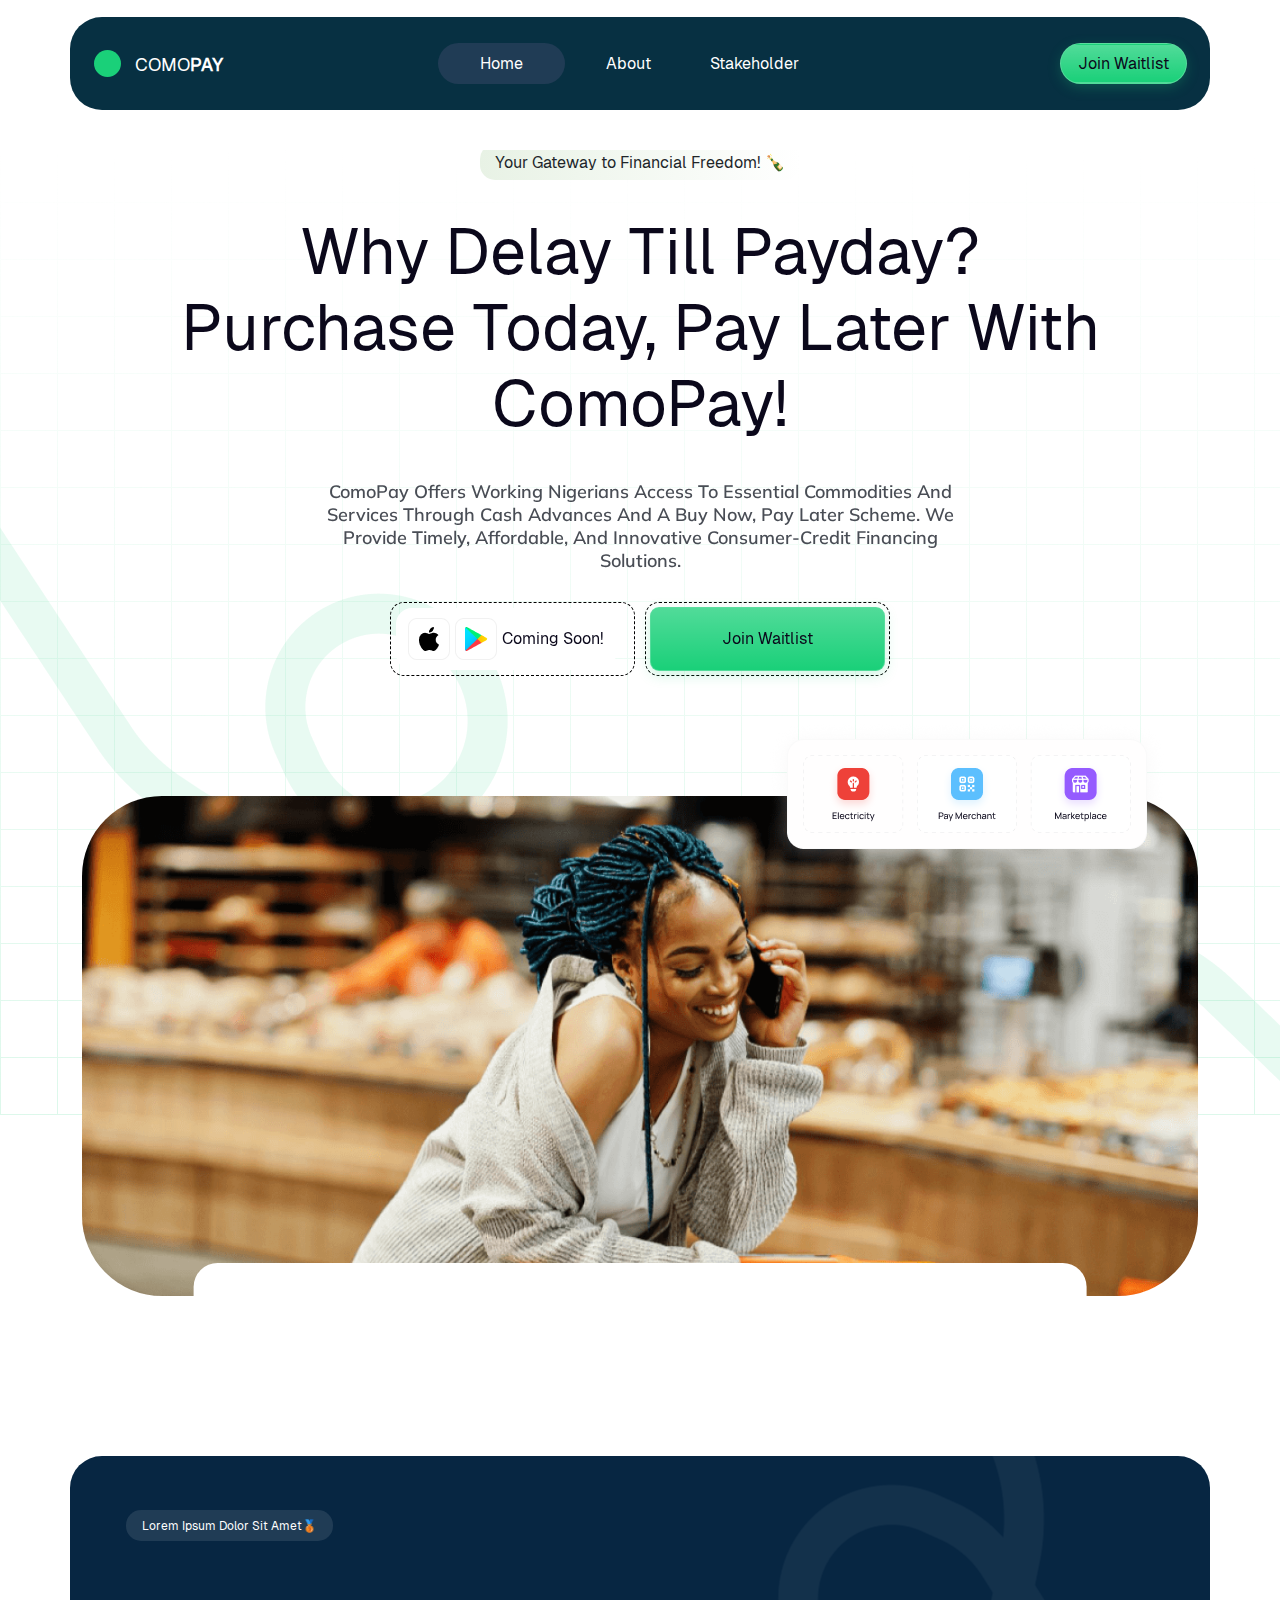
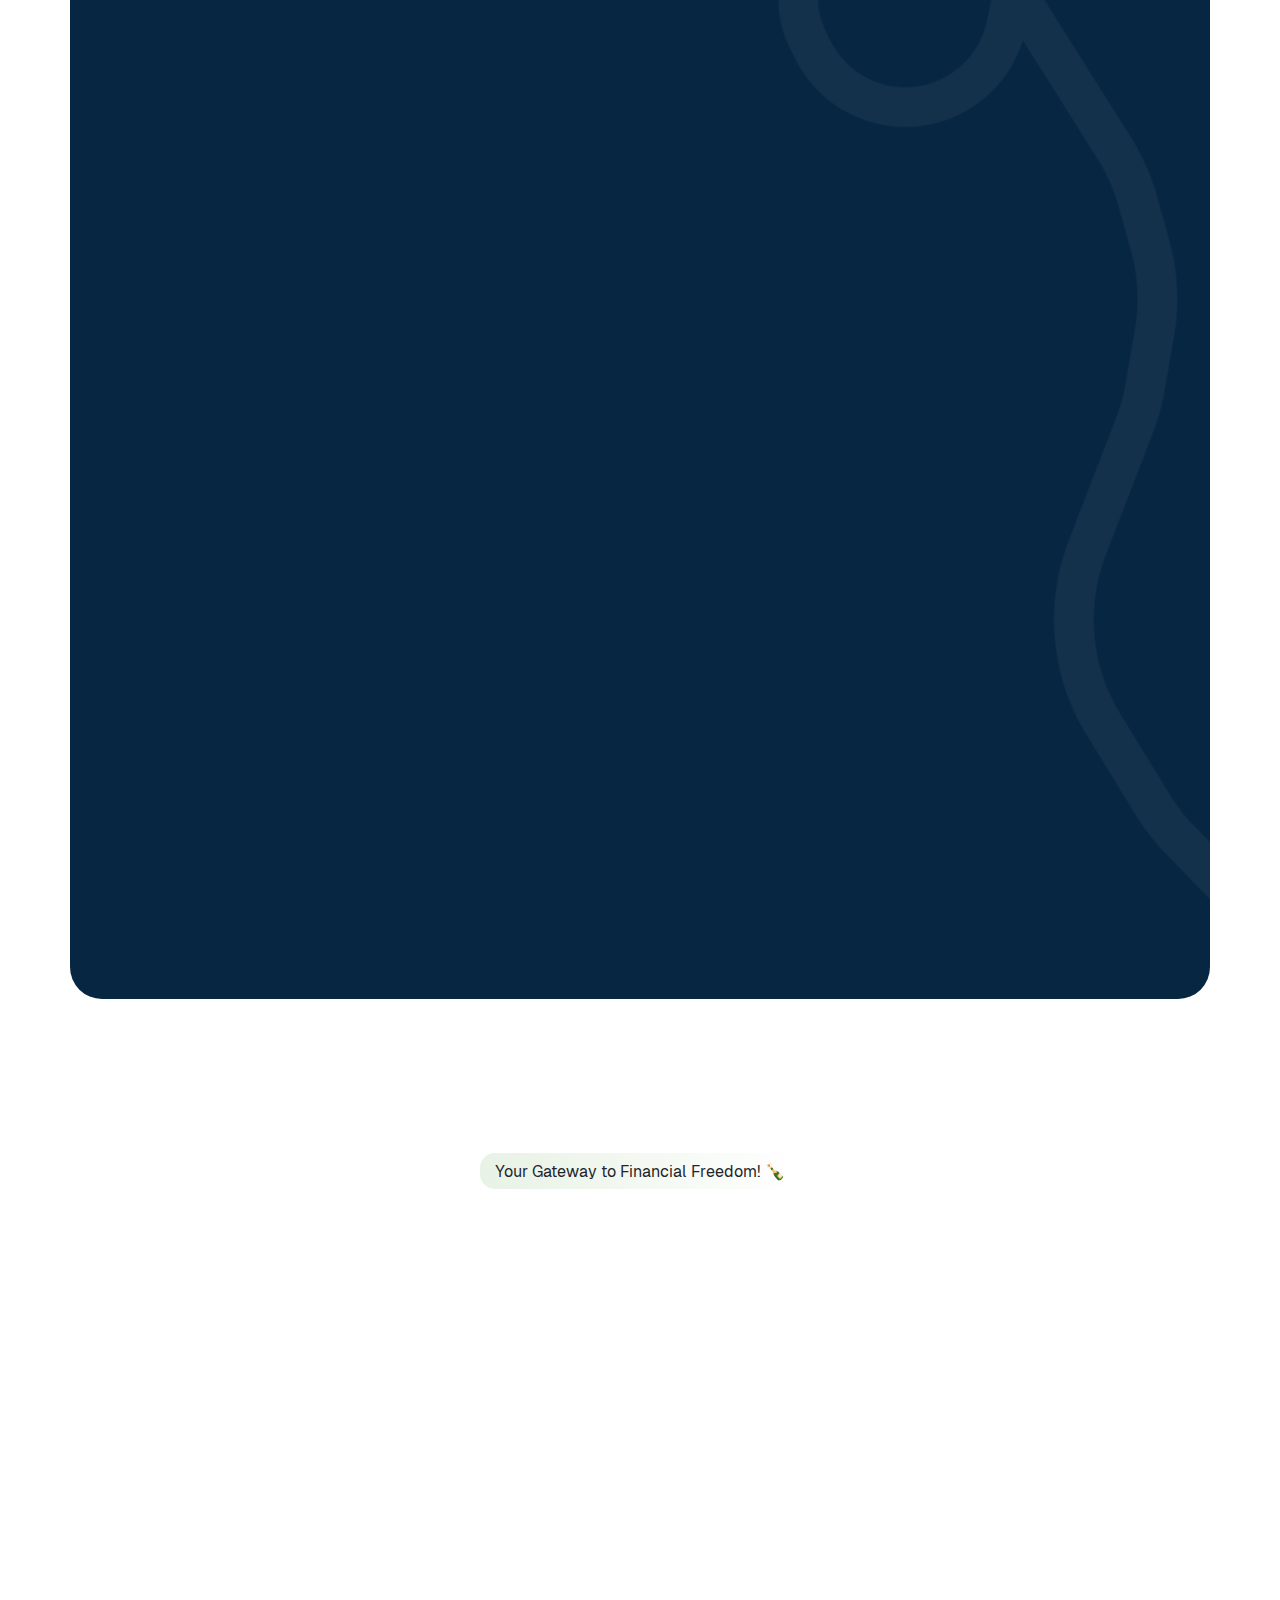
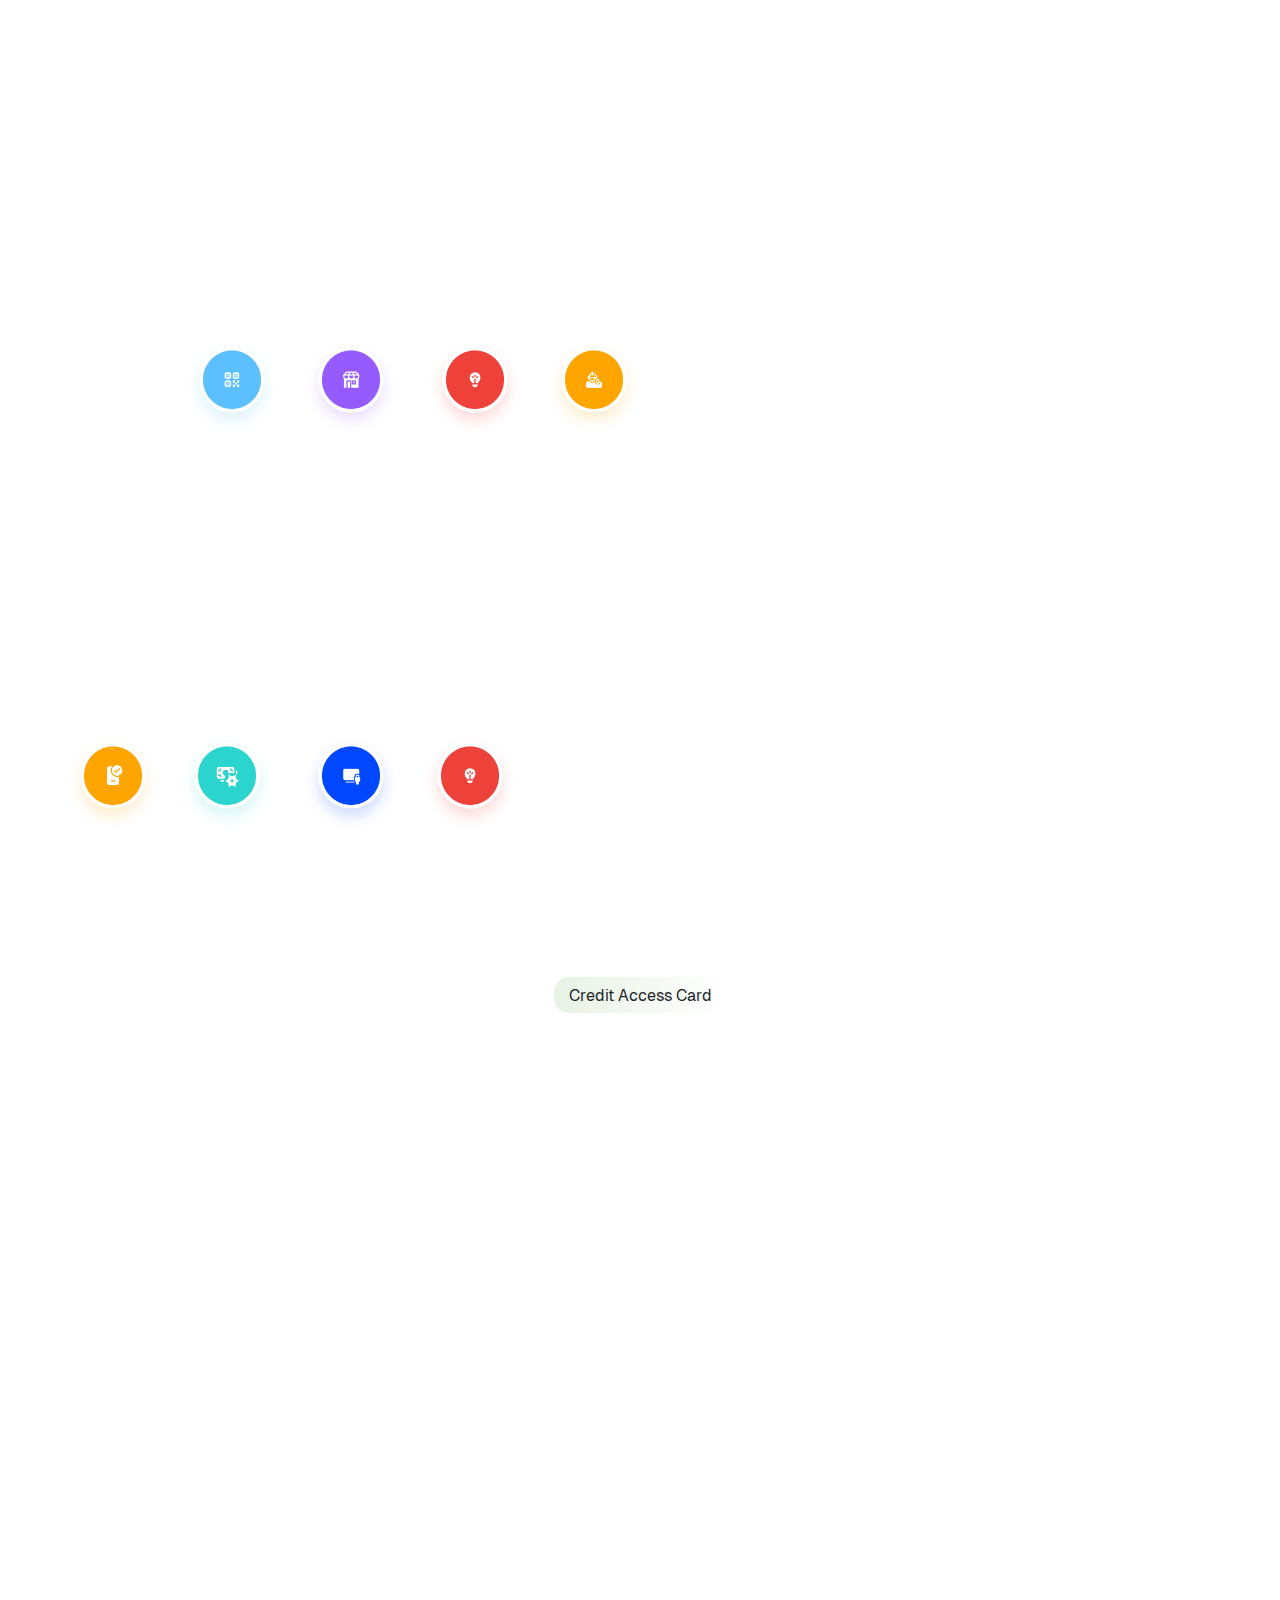
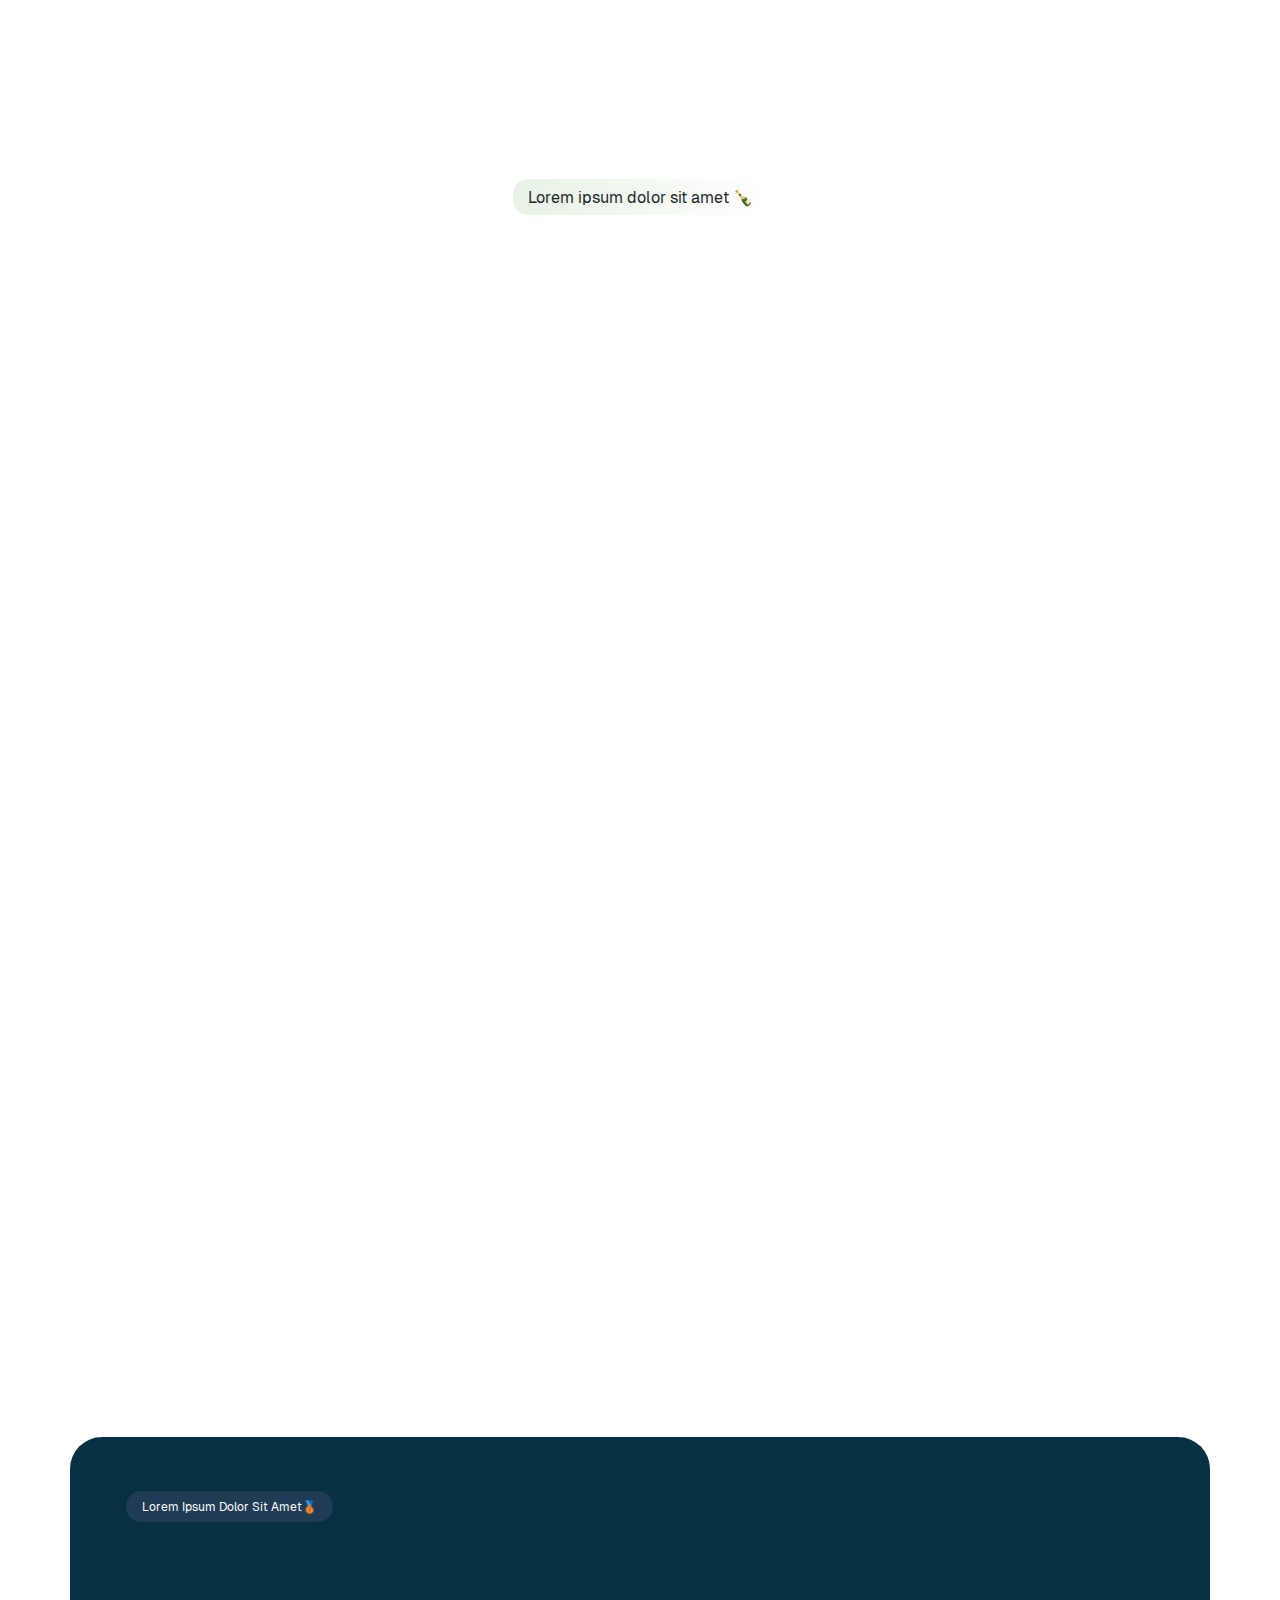
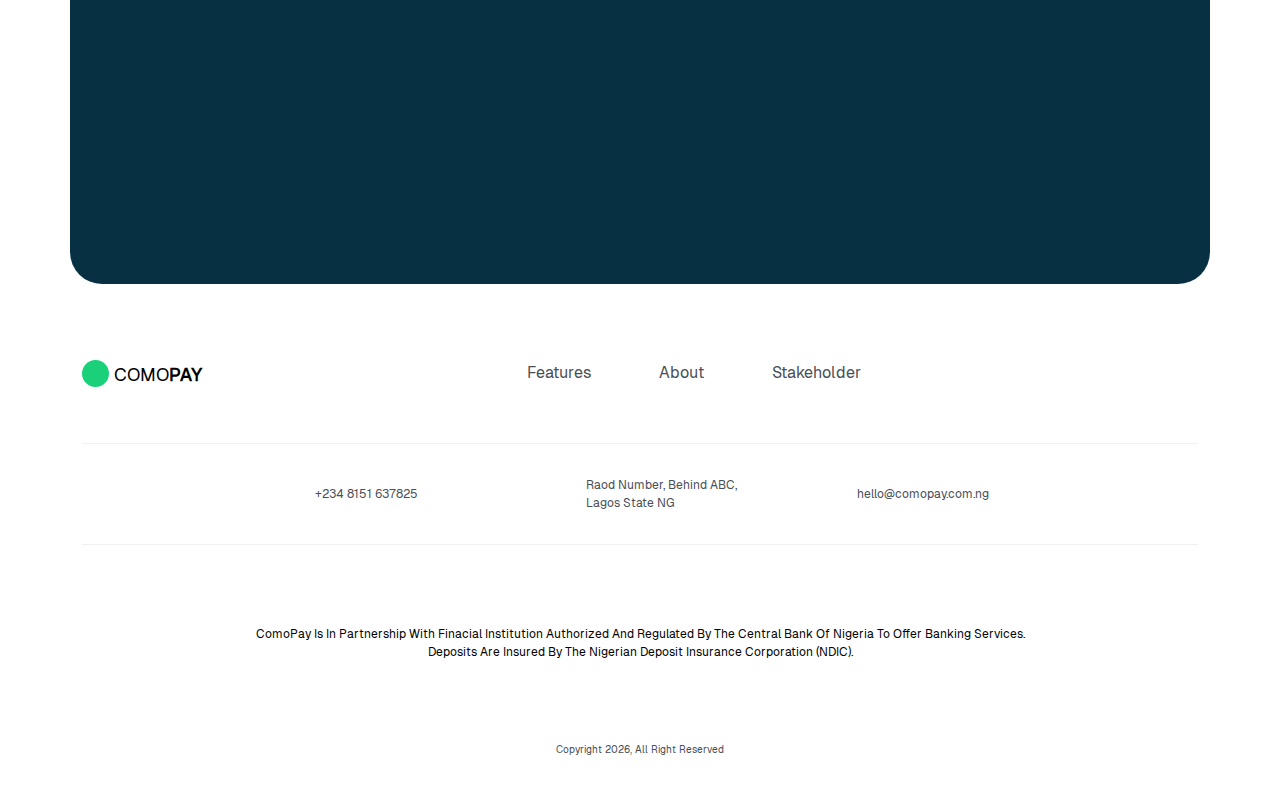
==== commit cb510071: "updated" ====
--- a/index.html
+++ b/index.html
@@ -4,6 +4,7 @@
     <meta charset="UTF-8">
     <meta http-equiv="X-UA-Compatible" content="IE=edge">
     <meta name="viewport" content="width=device-width, initial-scale=1.0">
+    <link rel="shortcut icon" href="assets/favicon/favicon.ico" type="image/x-icon">
     <link href="https://cdn.jsdelivr.net/npm/bootstrap@5.3.3/dist/css/bootstrap.min.css" rel="stylesheet" integrity="sha384-QWTKZyjpPEjISv5WaRU9OFeRpok6YctnYmDr5pNlyT2bRjXh0JMhjY6hW+ALEwIH" crossorigin="anonymous">
     <script src="https://cdn.jsdelivr.net/npm/bootstrap@5.3.3/dist/js/bootstrap.bundle.min.js" integrity="sha384-YvpcrYf0tY3lHB60NNkmXc5s9fDVZLESaAA55NDzOxhy9GkcIdslK1eN7N6jIeHz" crossorigin="anonymous"></script>
     <link rel="stylesheet" href="assets/style.css">
@@ -56,20 +57,20 @@
             <div class="hero_flex">
                 <div class="hero-flex_item">
                     <span class="faded_text">Your Gateway to Financial Freedom! 🍾</span>
-                    <h1 class="main-header fade">Why Delay Till Payday?<br>Purchase today, <span><img src="assets/045.png" alt="image" class="pop"></span>
-                        <span><img src="assets/049.png" alt="image" class="pop"></span>
-                        <span><img src="assets/076.png" alt="image" class="pop"></span>
-                        pay later<br>with ComoPay!</h1>
+                    <h1 class="main-header fade">Why Delay Till Payday?<br>Purchase today, pay later with ComoPay!</h1>
                     <p class="header-text fade-right">
                         ComoPay offers working Nigerians access to essential commodities and services through Cash Advances and a Buy Now, 
                         Pay Later Scheme. We provide timely, affordable, and innovative consumer-credit financing solutions.
                     </p>
                     <div class="btn_area fade">
-                        <button style="background: white" class="soon">
-                            <img loading="lazy" src="assets/028.png" alt >
-                            <img loading="lazy" src="assets/029.png" alt >
-                            <span >Coming Soon!</span>
-                        </button>
+                        <div class="btnShade1">
+                            <button style="background: white" class="soon">
+                                <img loading="lazy" src="assets/028.png" alt >
+                                <img loading="lazy" src="assets/029.png" alt >
+                                <span >Coming Soon!</span>
+                            </button>
+                        </div>
+                        
                         <div class="btnShade1">
                             <button class="join">Join Waitlist</button>
                         </div>
@@ -329,11 +330,13 @@
         <p class="news_header fade">Join the ComoPay Community</p>
         <p class="news_text fade-right">Join Our Empowered Community: Take control of your finances with ComoPay. Sign up for exclusive updates and early access.</p>
         <div class="btn_area white-border fade-left">
-            <button class="soon">
-                <img loading="lazy" src="assets/042.png" alt >
-                <img loading="lazy" src="assets/043.png" alt >
-                <span style="color: white">Coming Soon!</span>
-            </button>
+            <div style="border: 1px dashed white;" class="btnShade1">
+                <button class="soon">
+                    <img loading="lazy" src="assets/042.png" alt >
+                    <img loading="lazy" src="assets/043.png" alt >
+                    <span style="color: white">Coming Soon!</span>
+                </button>
+            </div>
             <div class="btnShade">
                 <button class="join">Join Waitlist</button>
             </div>
--- a/assets/style.css
+++ b/assets/style.css
@@ -273,6 +273,10 @@
     background: url(/assets/Vector.png) no-repeat;
     position: relative;
     overflow: hidden;
+}
+
+.abt_hero {
+    margin-bottom: 0px!important;
 }
 
 .hero_flex {
@@ -430,7 +434,6 @@
 
 .btn_area button {
     border-radius: 16px;
-    border: 1px dashed #0B081B;
     padding: 10px 12px;
     color: #0B081B;
     font-family: Geist;
@@ -446,6 +449,7 @@
     display: flex;
     align-items: center;
     gap: 5px;
+    border: none!important;
 }
 
 .join {
@@ -469,6 +473,72 @@
     border-radius: 80px;
     position: relative;
     background-size: cover;
+}
+
+.freeBg2 {
+    margin-top: 80px;
+    margin-bottom: 80px;
+    background-image: url(../assets/080.png);
+    background-repeat: no-repeat;
+    width: 100%;
+    height: 500px;
+    border-radius: 30px;
+    position: relative;
+    background-size: cover;
+}
+
+.abt-teamHead {
+    text-align: center;
+    margin-top: 100px;
+}
+
+.abt-teamHead h2 {
+    color: #1C202B;
+    font-size: 40px;
+    font-style: normal;
+    font-weight: 500;
+    line-height: normal;
+    text-transform: capitalize;
+}
+
+.abt-teamHead p {
+    color: #494D55;
+    font-family: Mulish;
+    font-size: 18px;
+    font-style: normal;
+    font-weight: 600;
+    line-height: normal;
+    width: 100%;
+    max-width: 922px;
+    margin: 0 auto;
+}
+
+.abt-hero-head {
+    width: 100%;
+    max-width: 922px;
+}
+
+.abt-flexx {
+    margin-top: 50px;
+}
+
+.abt-image_block {
+    display: flex;
+    flex-direction: column;
+    justify-content: center;
+    align-items: center;
+}
+
+.abt_image {
+    height: 350px;
+    width: 100%;
+    object-fit: cover;
+}
+
+.abtImage {
+    width: 100%;
+    height: auto;
+    border-radius: 10px;
 }
 
 .topPart, .bottomPart, .bottomRight {
@@ -557,6 +627,10 @@
     grid-template-columns: repeat(2, 1fr);
     gap: 32px;
     margin-bottom: 32px;
+}
+
+.abt_grid {
+    grid-template-columns: repeat(4, 1fr);
 }
 
 .discover-grid_child {
@@ -788,6 +862,11 @@
     padding-bottom: 100px;
 }
 
+.abt_first {
+    padding-top: 40px;
+    padding-bottom: 40px;
+}
+
 .cash_header {
     padding-top: 80px;
     padding-bottom: 100px;
@@ -1268,7 +1347,8 @@
     line-height: 18px; /* 150% */
     text-transform: capitalize;
     text-align: center;
-    width: 800px;
+    width: 100%;
+    max-width: 800px;
     margin: 0 auto;
 }
 
@@ -1281,6 +1361,10 @@
     border: 1px dashed #0B081B;
     padding: 24px;
     border-radius: 24px;
+}
+
+.abt-item {
+    border: none;
 }
 
 .image-side20 {
@@ -1522,6 +1606,11 @@
         grid-template-columns: repeat(3, 1fr)!important;
         width: 100%;
     }
+
+    .abt_hero {
+        margin-top: 80px!important;
+        margin-bottom: 0px!important;
+    }
 }
 
 @media screen and (max-width: 767px) {
@@ -1595,7 +1684,7 @@
         bottom: -50%;
     }
 
-    .freeBg {
+    .freeBg, .freeBg2 {
         height: 300px;
         border-radius: 20px;
     }
@@ -1667,6 +1756,29 @@
         width: 60%;
     }
 
+    .abt_grid {
+        grid-template-columns: repeat(2, 1fr);
+    }
+
+    .abt-flexst {
+        flex-direction: column-reverse!important;
+    }
+
+    .abt-item p {
+        font-size: 16px;
+    }
+
+    .abt-teamHead h2 {
+        font-size: 30px;
+    }
+
+    .cash_header h2 {
+        font-size: 30px;
+    }
+
+    .abt-teamHead p {
+        font-size: 16px;
+    }
 }
 
 @media screen and (max-width: 479px) {
@@ -1674,9 +1786,9 @@
         width: 90%;
     }
     .btn_area {
-        width: 60%;
+        width: 100%;
         margin: 0 auto;
-        grid-template-columns: repeat(1, 1fr);
+        grid-template-columns: repeat(2, 1fr);
     }
     .white-border {
         width: 90%;
@@ -1687,6 +1799,12 @@
         justify-content: center;
         align-items: center;
         height: 50px;
+        font-size: 12px;
+    }
+
+    .btn_area button img {
+        width: 20px;
+        height: 20px;
     }
 
     .logo_flex {
@@ -1726,4 +1844,8 @@
     .minor_item {
         width: 100%;
     }
+
+    .hero-flex_item {
+        text-align: left!important;
+    }
 }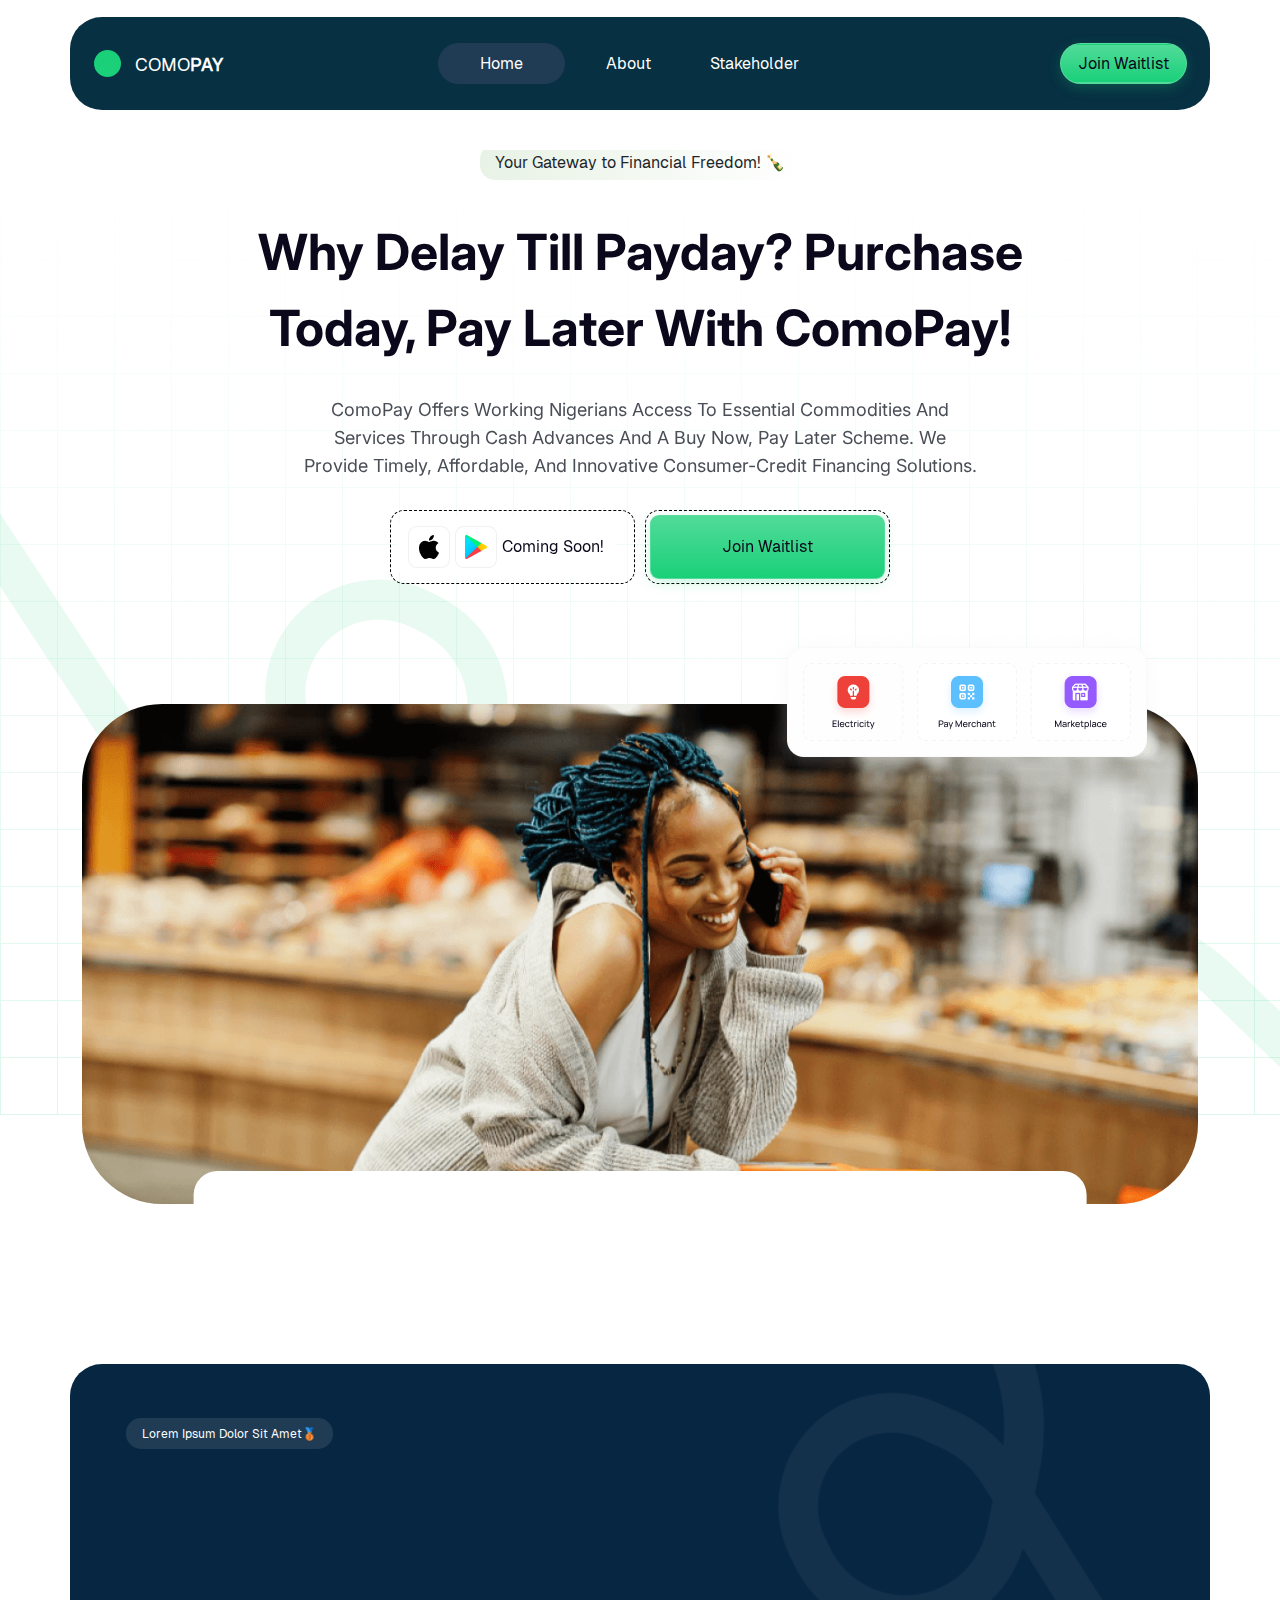
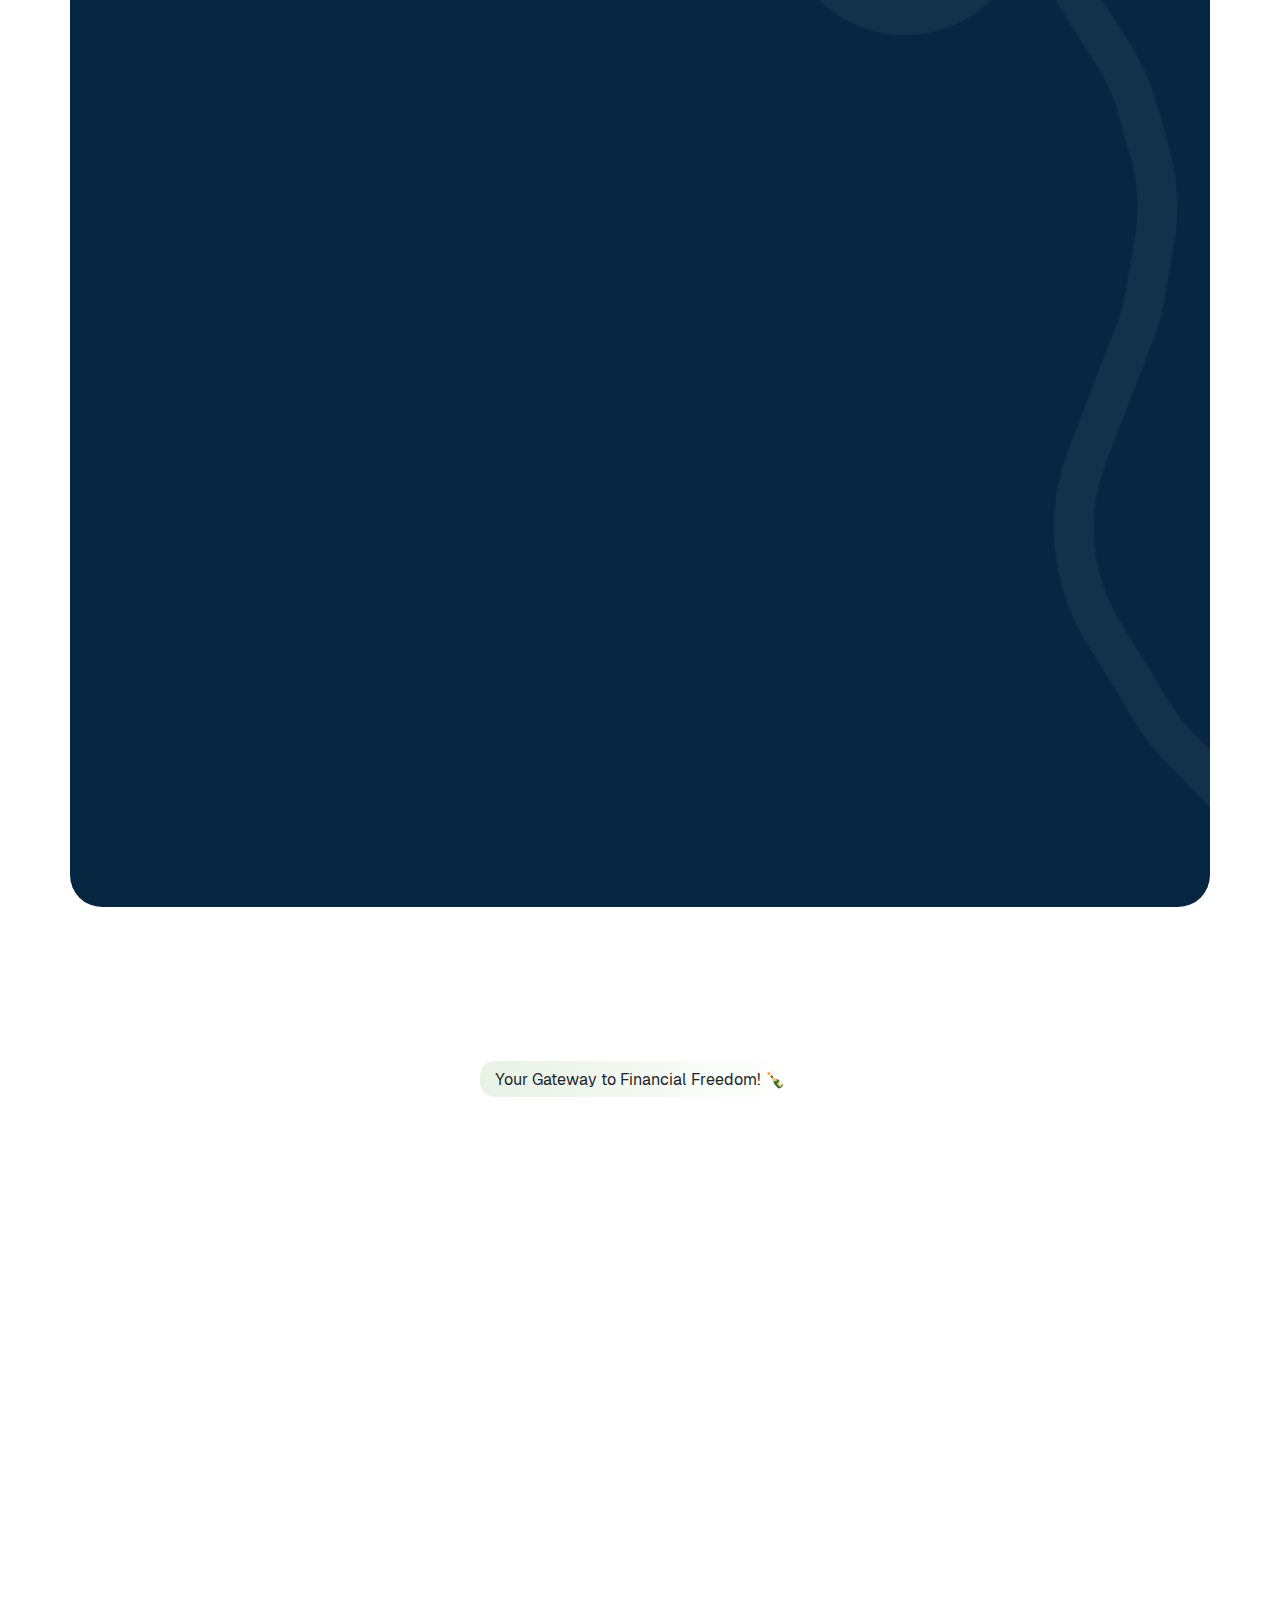
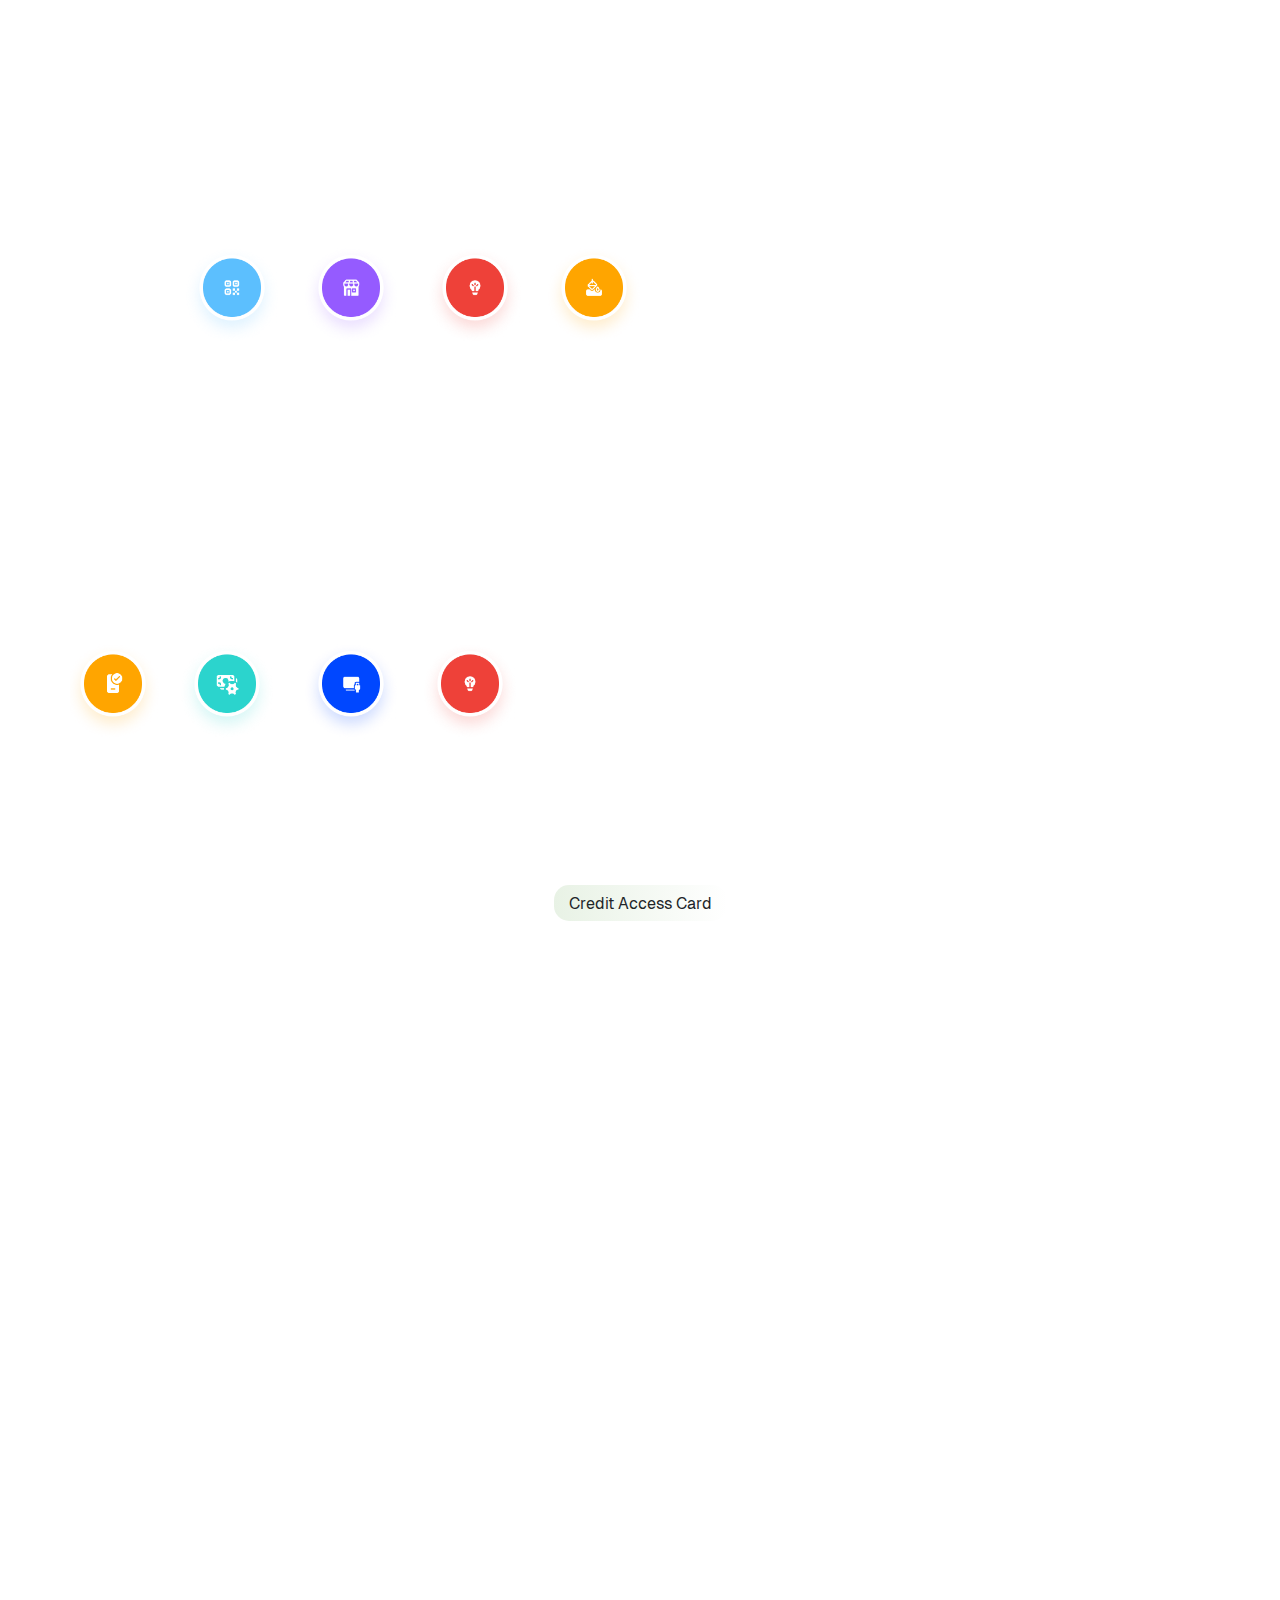
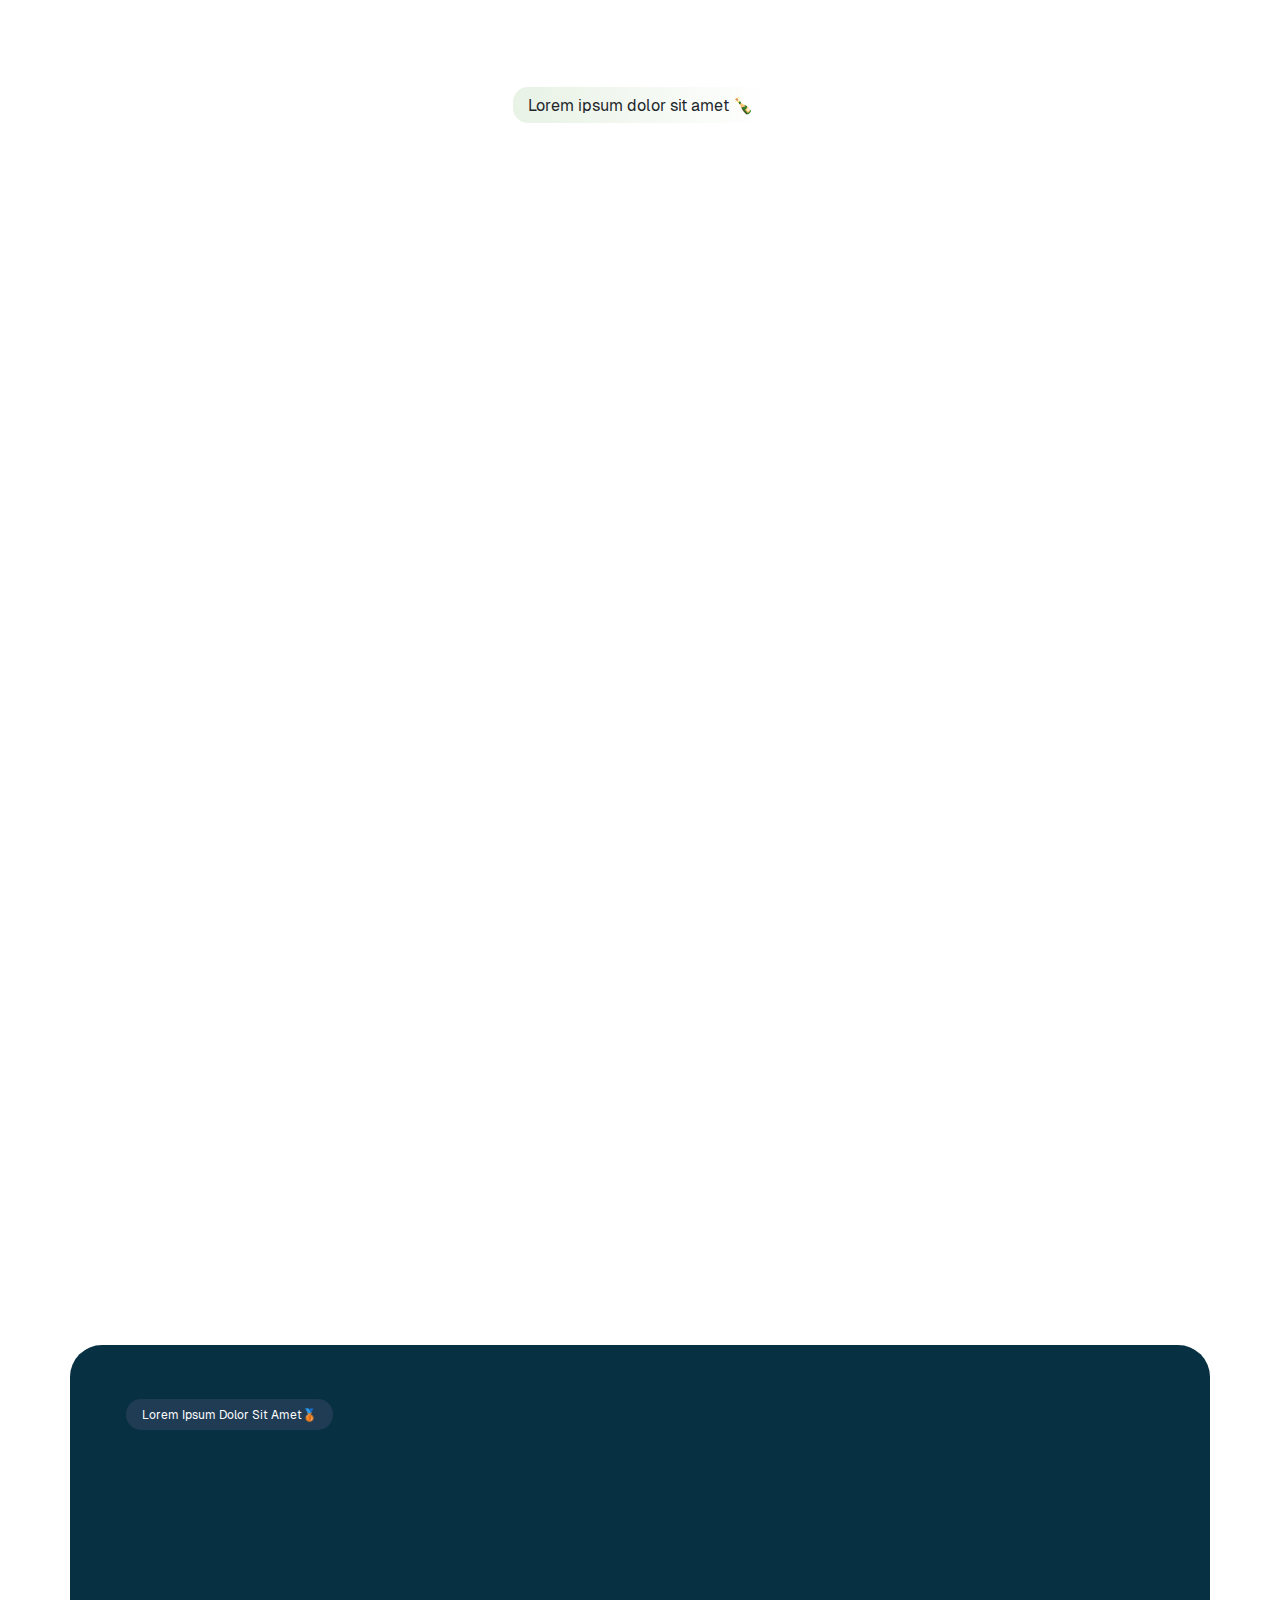
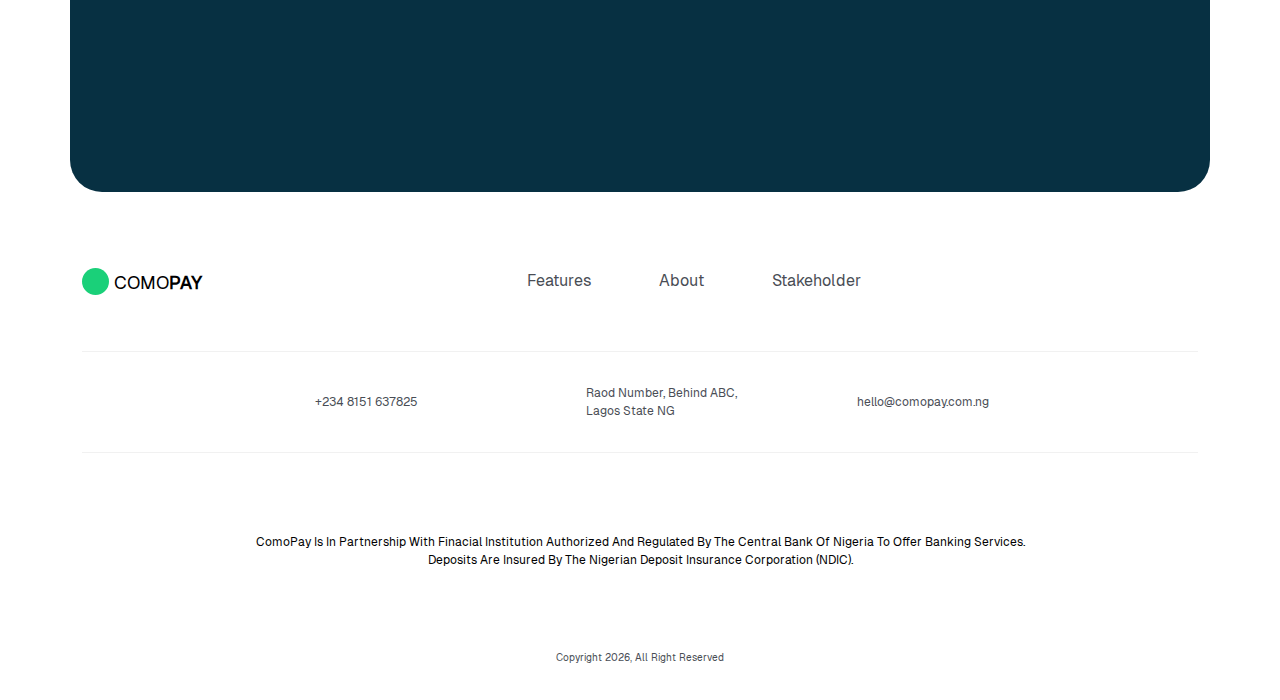
==== commit a0b05336: "updated" ====
--- a/index.html
+++ b/index.html
@@ -21,8 +21,8 @@
                 <p class="col-10 logo-text"><span>COMO</span>PAY</p>
             </div>
             <div class="lg link-list_flex row justify-content-between align-items-center">
-                <a class="col-4 active" href="">Home</a>
-                <a class="col-4" href="">About</a>
+                <a class="col-4 active" href="index">Home</a>
+                <a class="col-4" href="about">About</a>
                 <a class="col-4" href="">Stakeholder</a>
                 
             </div>
@@ -39,8 +39,8 @@
     <div class="hidden-menu">
         <div class="major-hidden_menu">
             <div class="hidden-menu_container">
-                <a class="col-4 active" href="">Home</a>
-                <a class="col-4" href="">About</a>
+                <a class="col-4 active" href="index">Home</a>
+                <a class="col-4" href="about">About</a>
                 <a class="col-4" href="">Stakeholder</a>
                 <div class=" link_btn">
                     <a href="">Join Waitlist</a>
@@ -57,7 +57,7 @@
             <div class="hero_flex">
                 <div class="hero-flex_item">
                     <span class="faded_text">Your Gateway to Financial Freedom! 🍾</span>
-                    <h1 class="main-header fade">Why Delay Till Payday?<br>Purchase today, pay later with ComoPay!</h1>
+                    <h1 class="main-header fade">Why Delay Till Payday? Purchase today, pay later with ComoPay!</h1>
                     <p class="header-text fade-right">
                         ComoPay offers working Nigerians access to essential commodities and services through Cash Advances and a Buy Now, 
                         Pay Later Scheme. We provide timely, affordable, and innovative consumer-credit financing solutions.
--- a/assets/style.css
+++ b/assets/style.css
@@ -1,4 +1,5 @@
 @import url('https://fonts.googleapis.com/css2?family=Mulish:ital,wght@0,200..1000;1,200..1000&display=swap');
+@import url('https://fonts.googleapis.com/css2?family=Inter:wght@100..900&display=swap');
 
 * {
     padding: 0; 
@@ -338,13 +339,16 @@
 
 .main-header {
     color: #0B081B;
-    font-family: Geist;
-    font-size: 64px;
-    font-style: normal;
-    font-weight: 106;
+    font-family: "Inter", sans-serif;
+    font-size: 50px;
+    font-style: normal;
+    font-weight: 700;
     line-height: 76px; /* 118.75% */
     text-transform: capitalize;
     padding-top: 40px;
+    width: 100%;
+    max-width: 922px;
+    margin: 0 auto;
 }
 
 .faded-span {
@@ -356,11 +360,11 @@
 
 .header-text {
     color: #494D55;
-    font-family: "Mulish", sans-serif;
+    font-family: "Inter", sans-serif;
     font-size: 18px;
     font-style: normal;
-    font-weight: 600;
-    line-height: normal;
+    font-weight: 400;
+    line-height: 28px;
     text-transform: capitalize;
     margin: 32px 0;
     width: 680px;
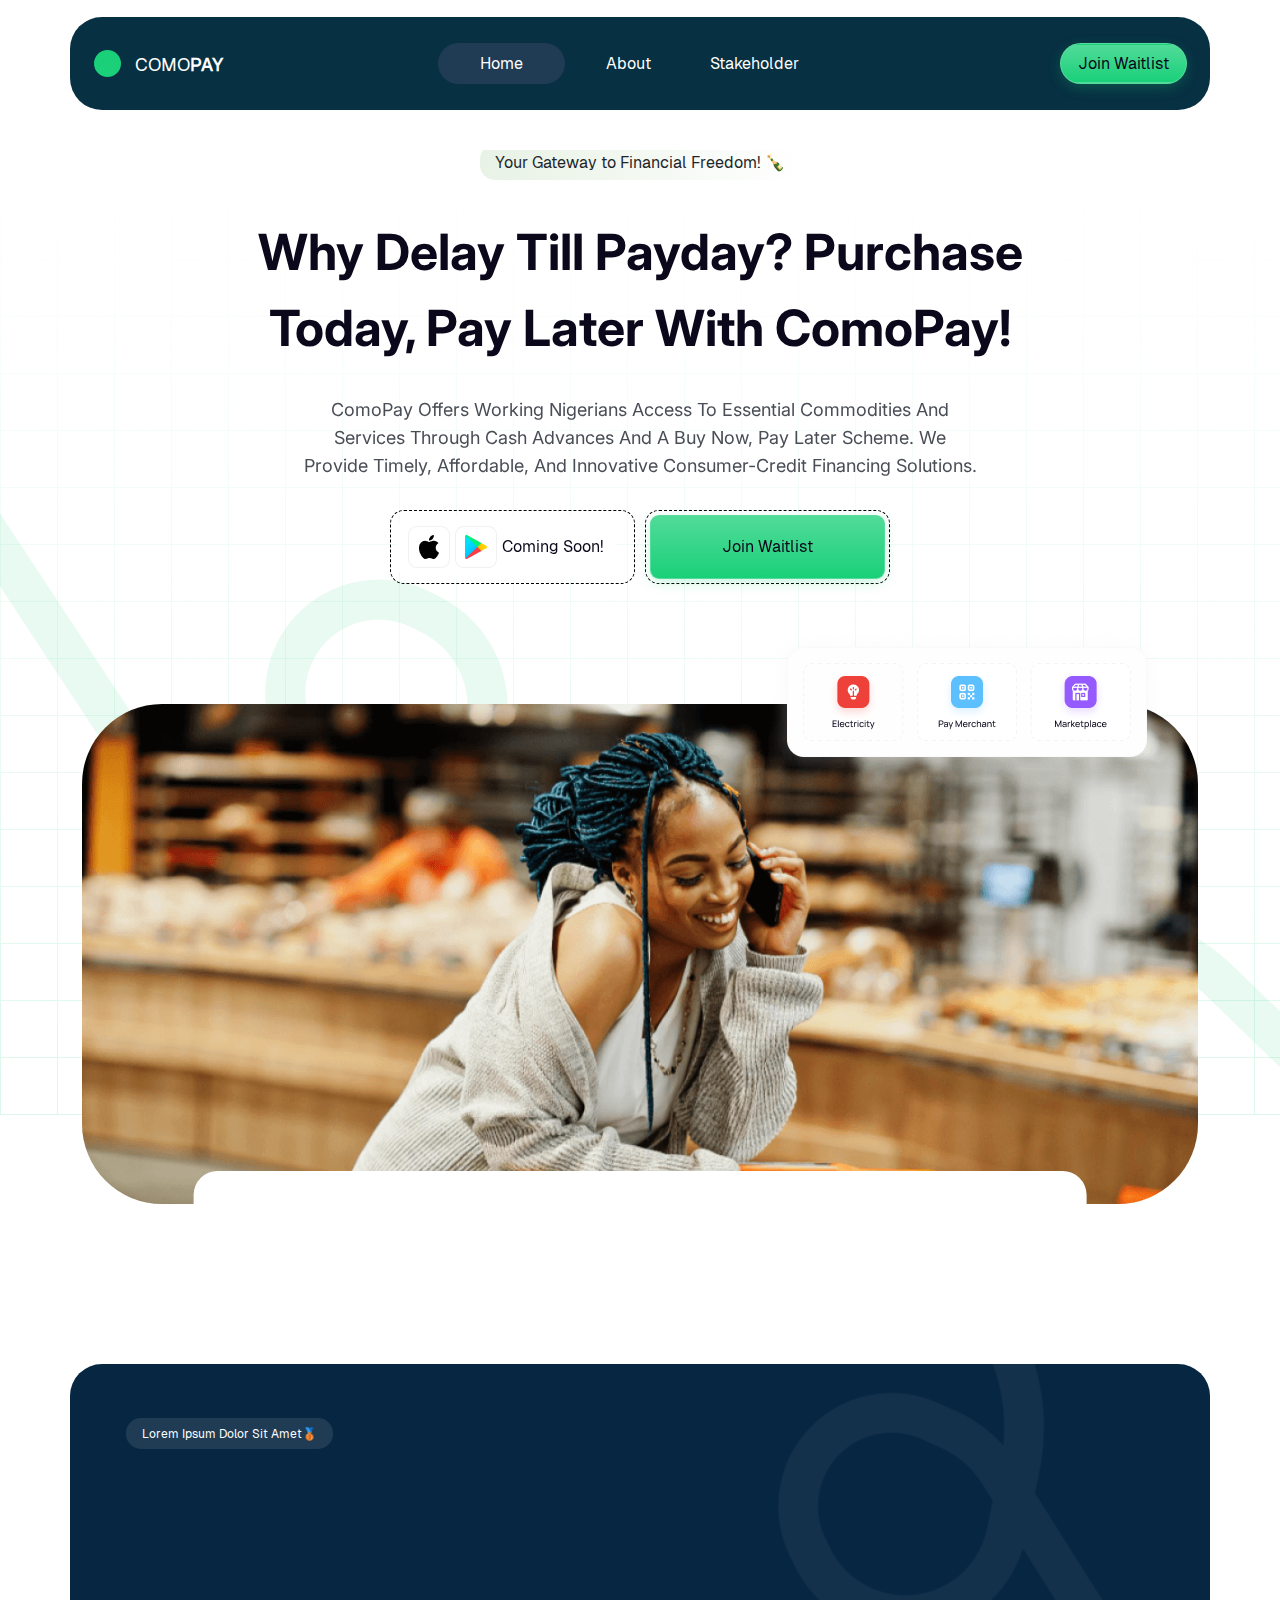
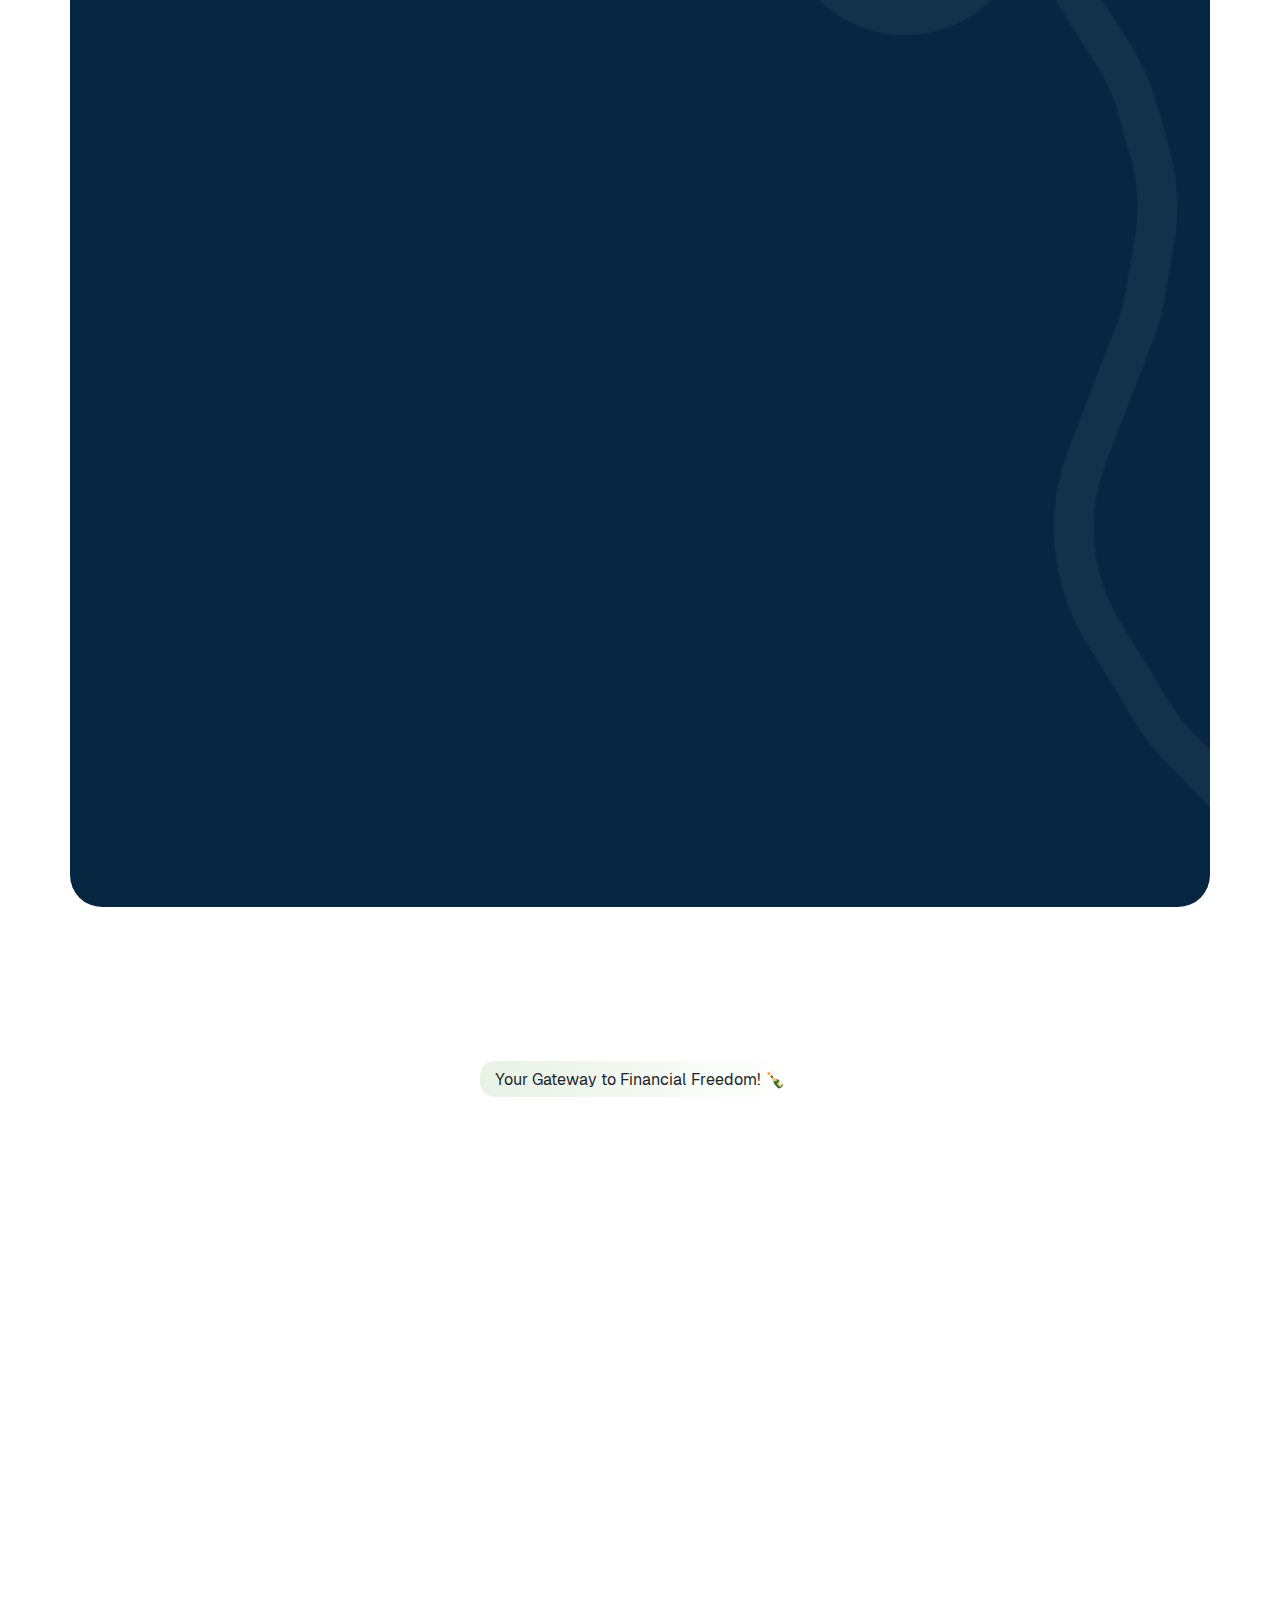
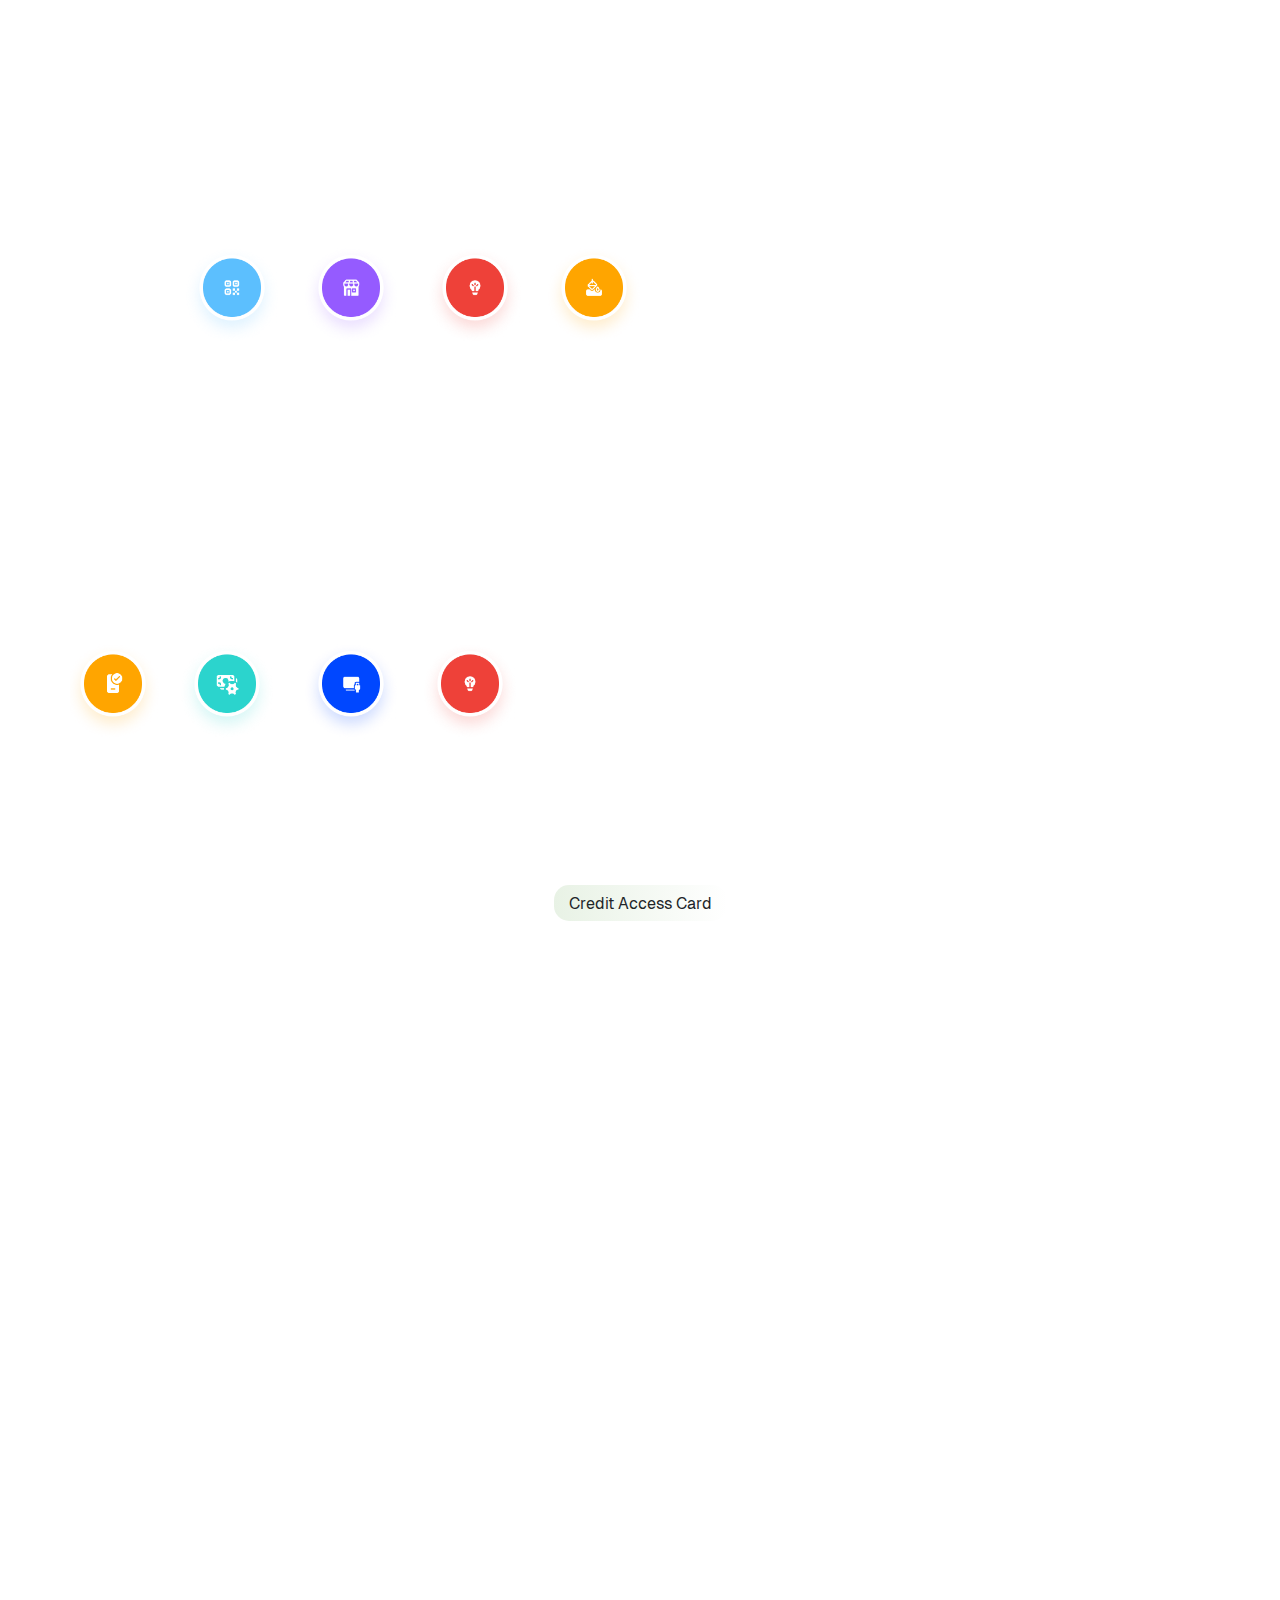
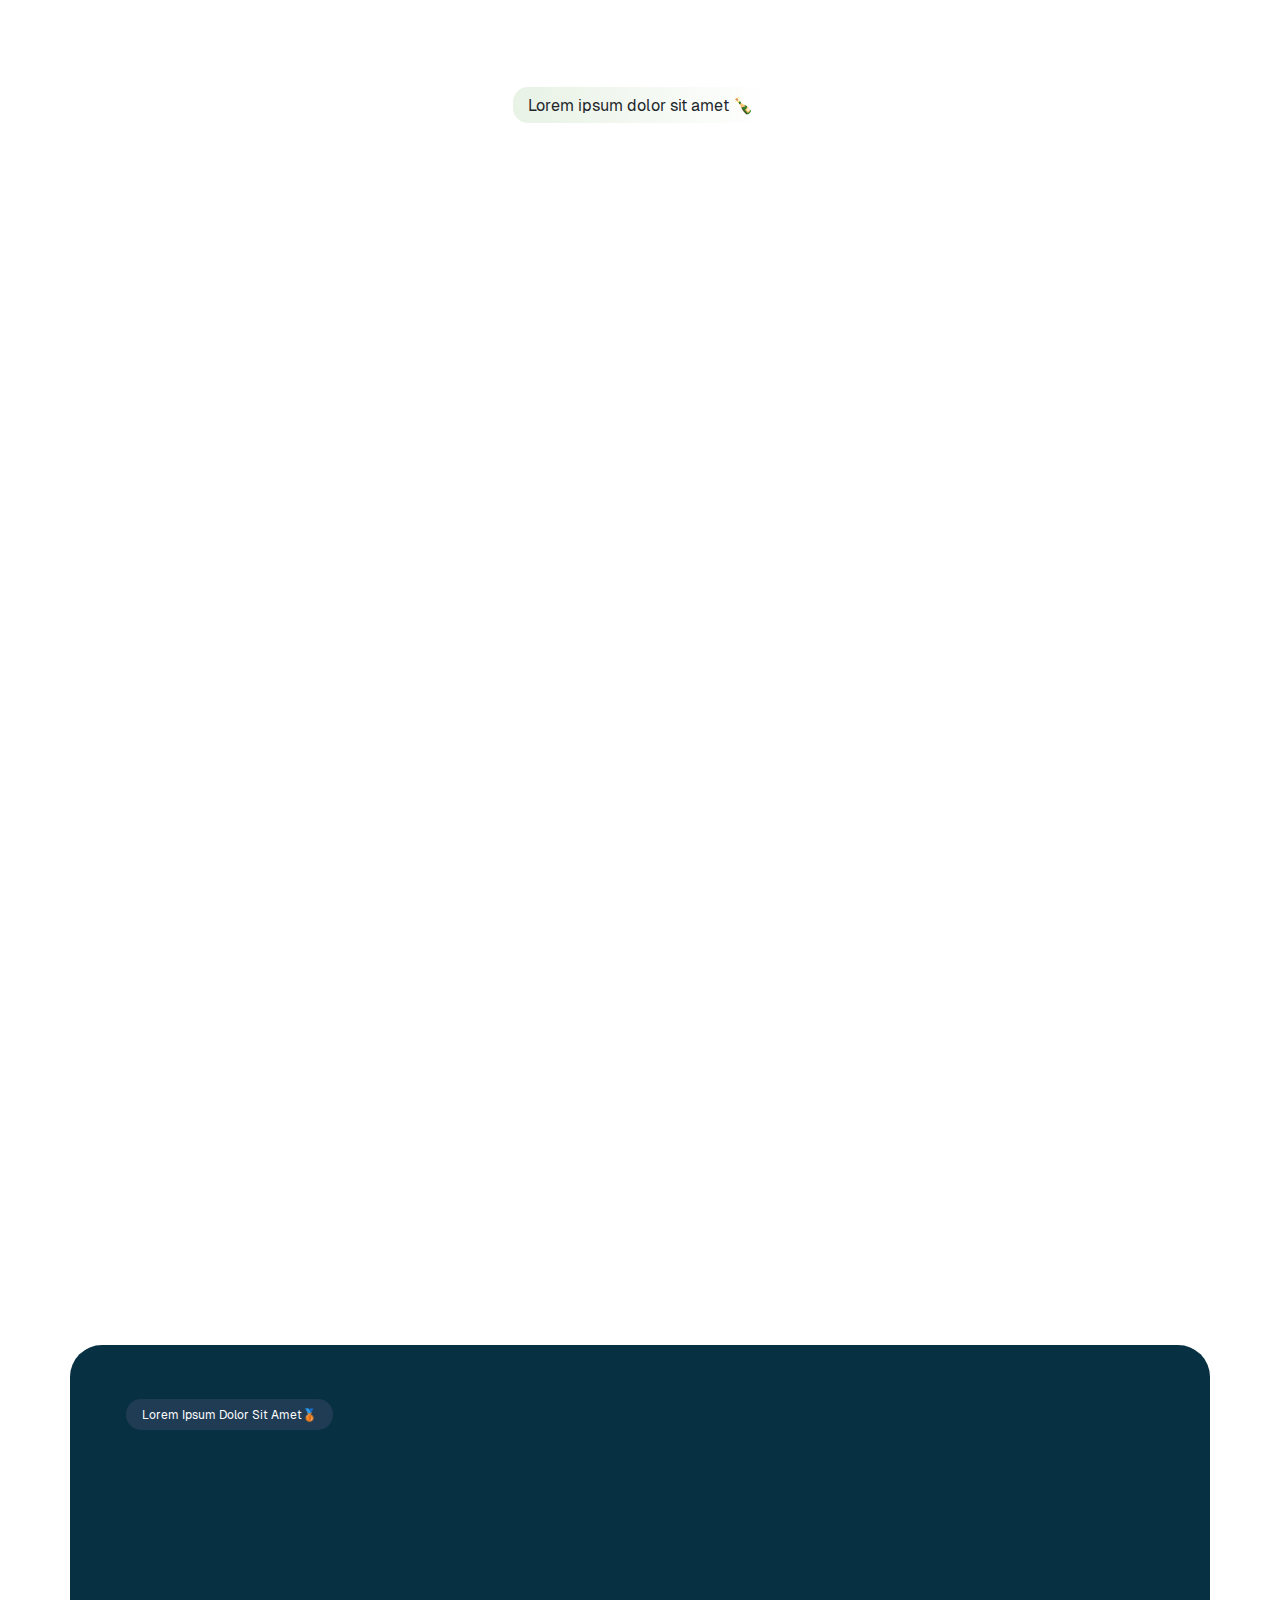
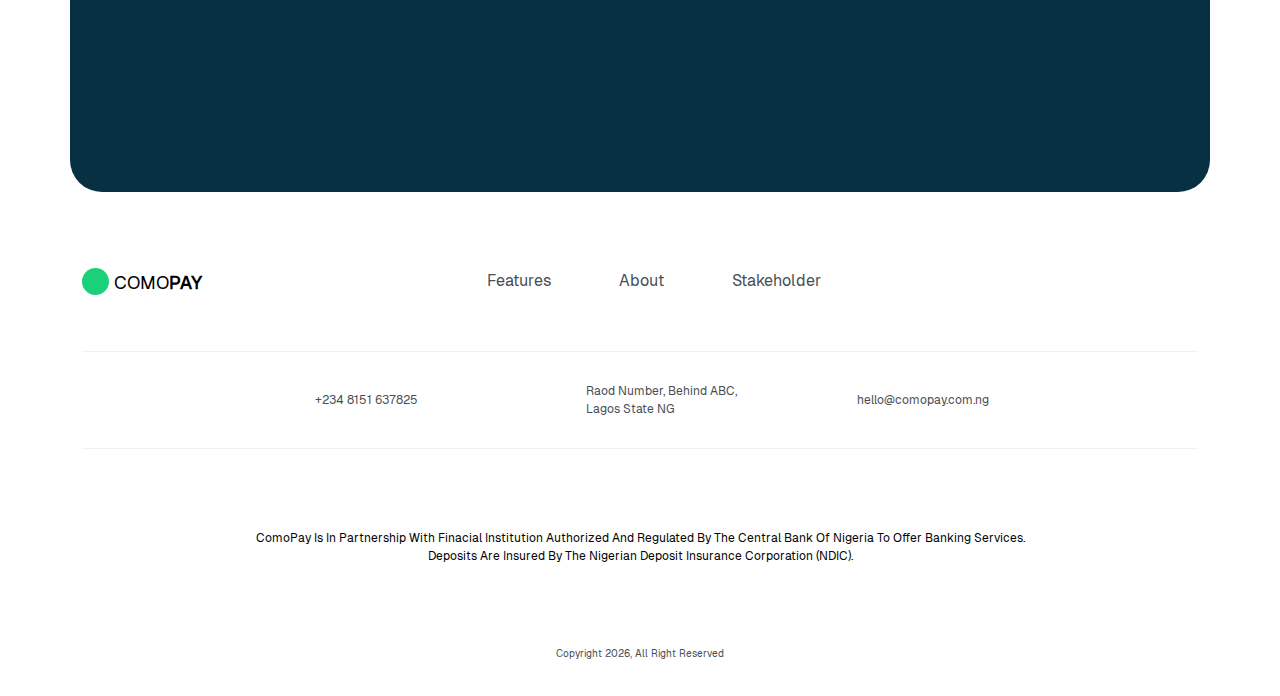
==== commit 9edc4031: "update" ====
--- a/index.html
+++ b/index.html
@@ -359,7 +359,7 @@
                 <a href="">About</a>
                 <a href="">Stakeholder</a>
             </div>
-            <div>
+            <div class="footerImg-ink">
                 <a href=""><img loading="lazy" src="assets/030.png" alt></a>
                 <a href=""><img loading="lazy" src="assets/031.png" alt></a>
                 <a href=""><img loading="lazy" src="assets/032.png" alt></a>
--- a/assets/style.css
+++ b/assets/style.css
@@ -379,8 +379,8 @@
 }
 
 .imageLast {
-    width: 40px;
-    height: 40px;
+    width: 30px;
+    height: 30px;
 }
 
 .theFooterBreak {
@@ -1407,6 +1407,11 @@
     height: auto;
 }
 
+.footerImg-ink img {
+    width: 20px;
+    height: 20px;
+}
+
 @media only screen and (max-width: 991px ) {
     .sm {
         display: block
@@ -1783,6 +1788,10 @@
     .abt-teamHead p {
         font-size: 16px;
     }
+    
+    .newsletter {
+        padding: 20px;
+    }
 }
 
 @media screen and (max-width: 479px) {
@@ -1795,7 +1804,7 @@
         grid-template-columns: repeat(2, 1fr);
     }
     .white-border {
-        width: 90%;
+        width: 100%;
     }
 
     .btn_area button {
@@ -1852,4 +1861,8 @@
     .hero-flex_item {
         text-align: left!important;
     }
+    
+    .enclose {
+        margin-left: -10px;
+    }
 }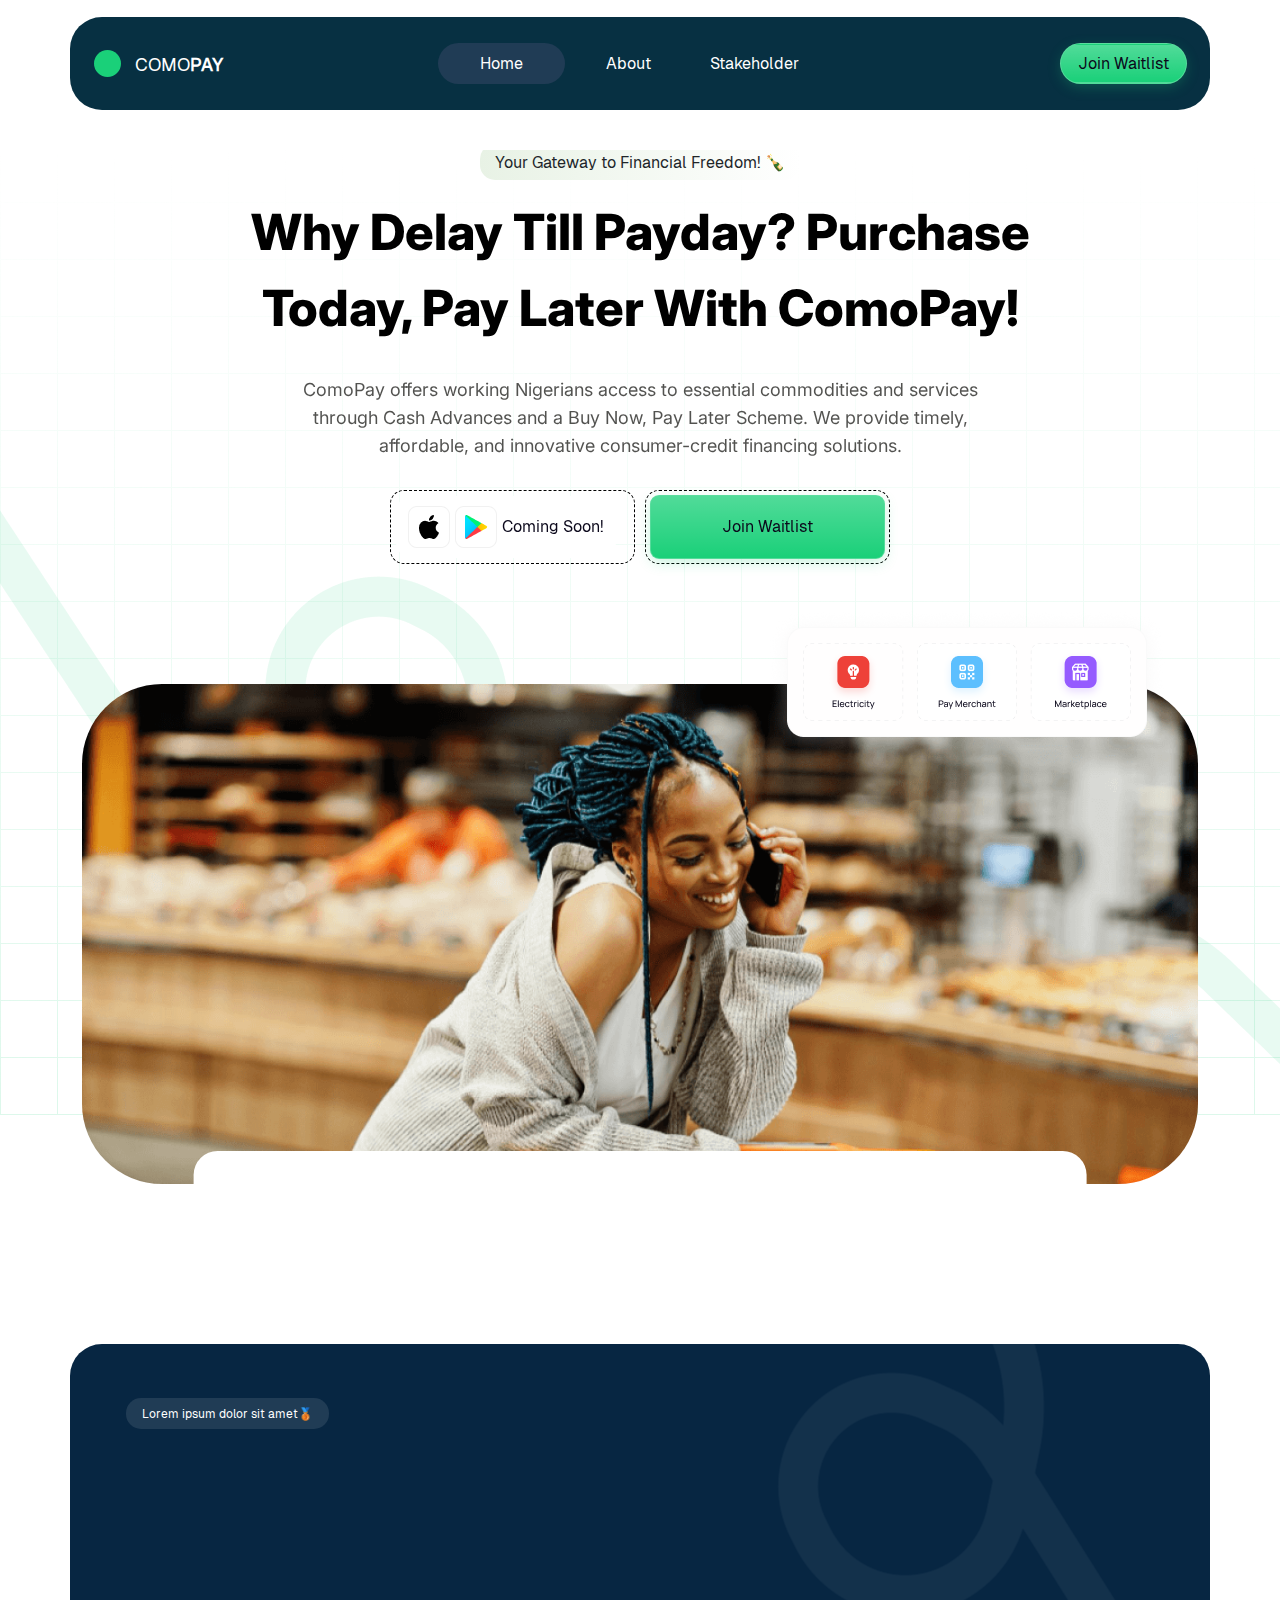
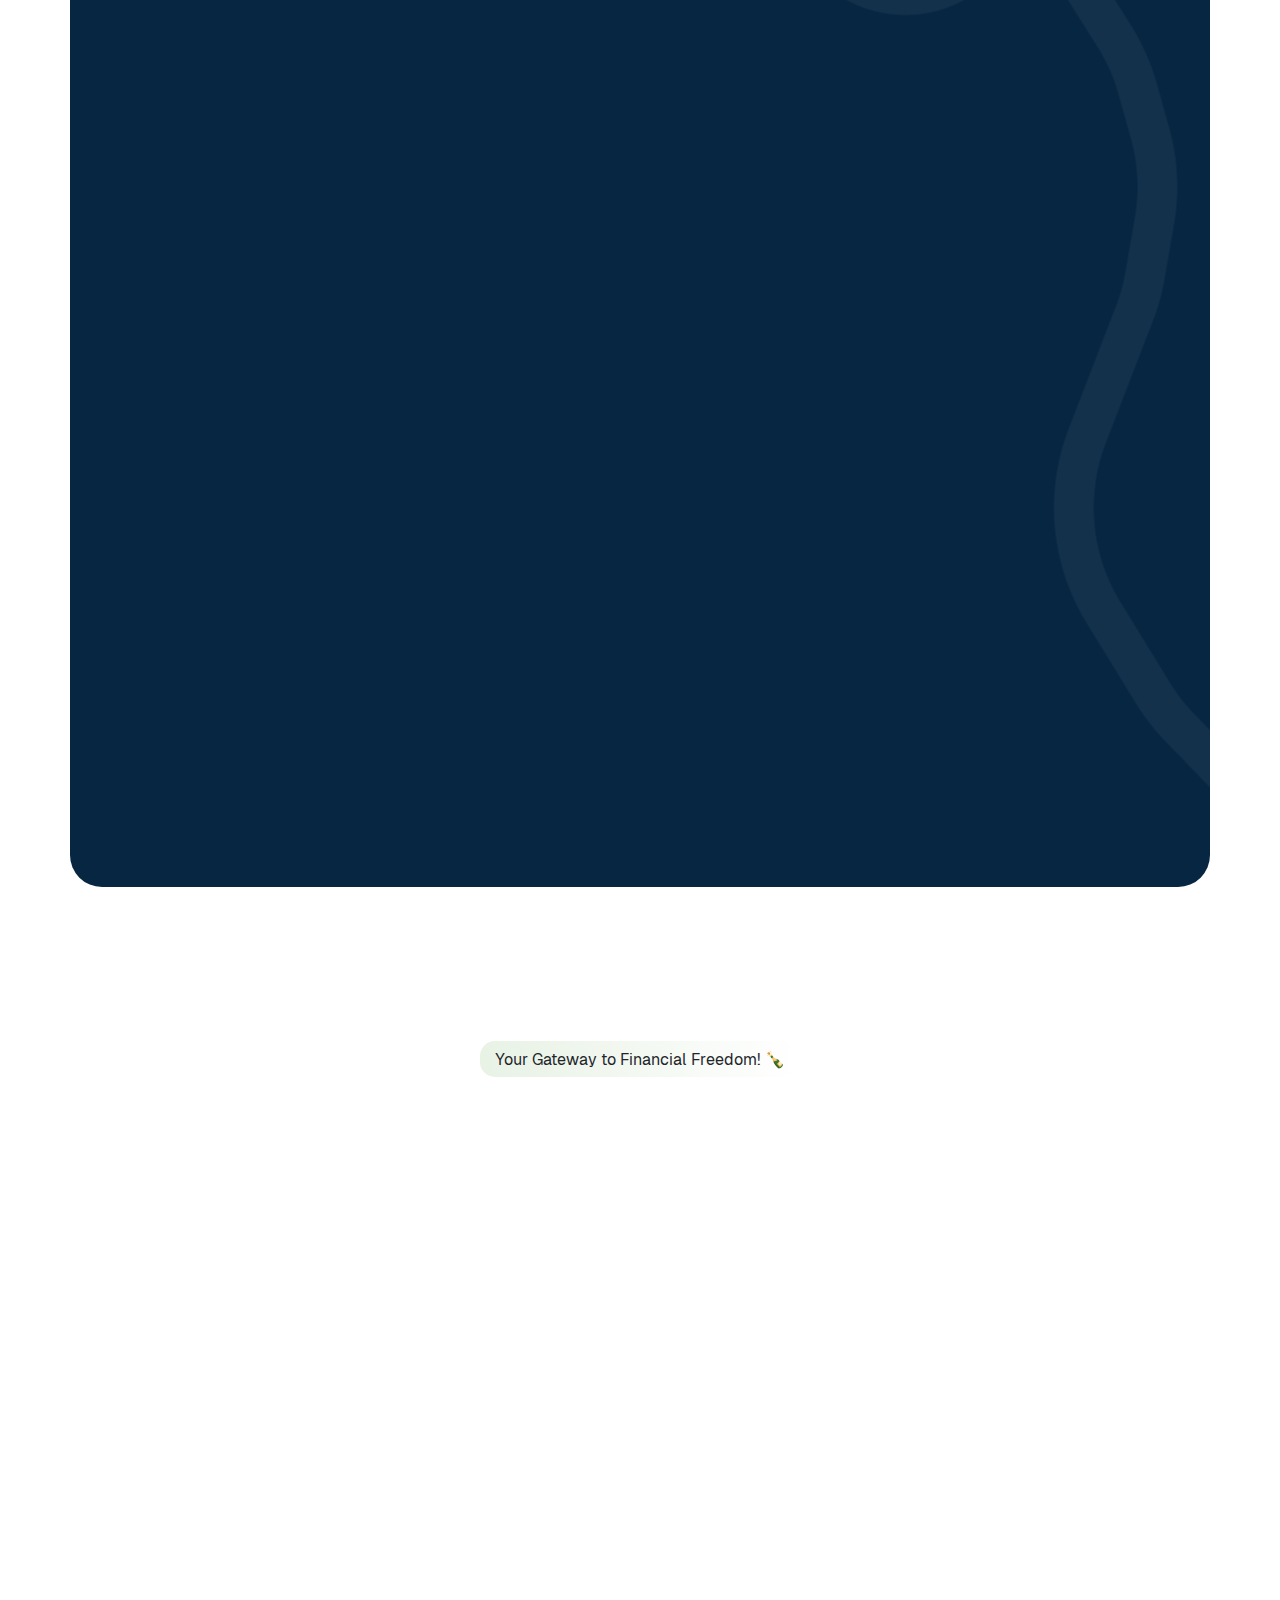
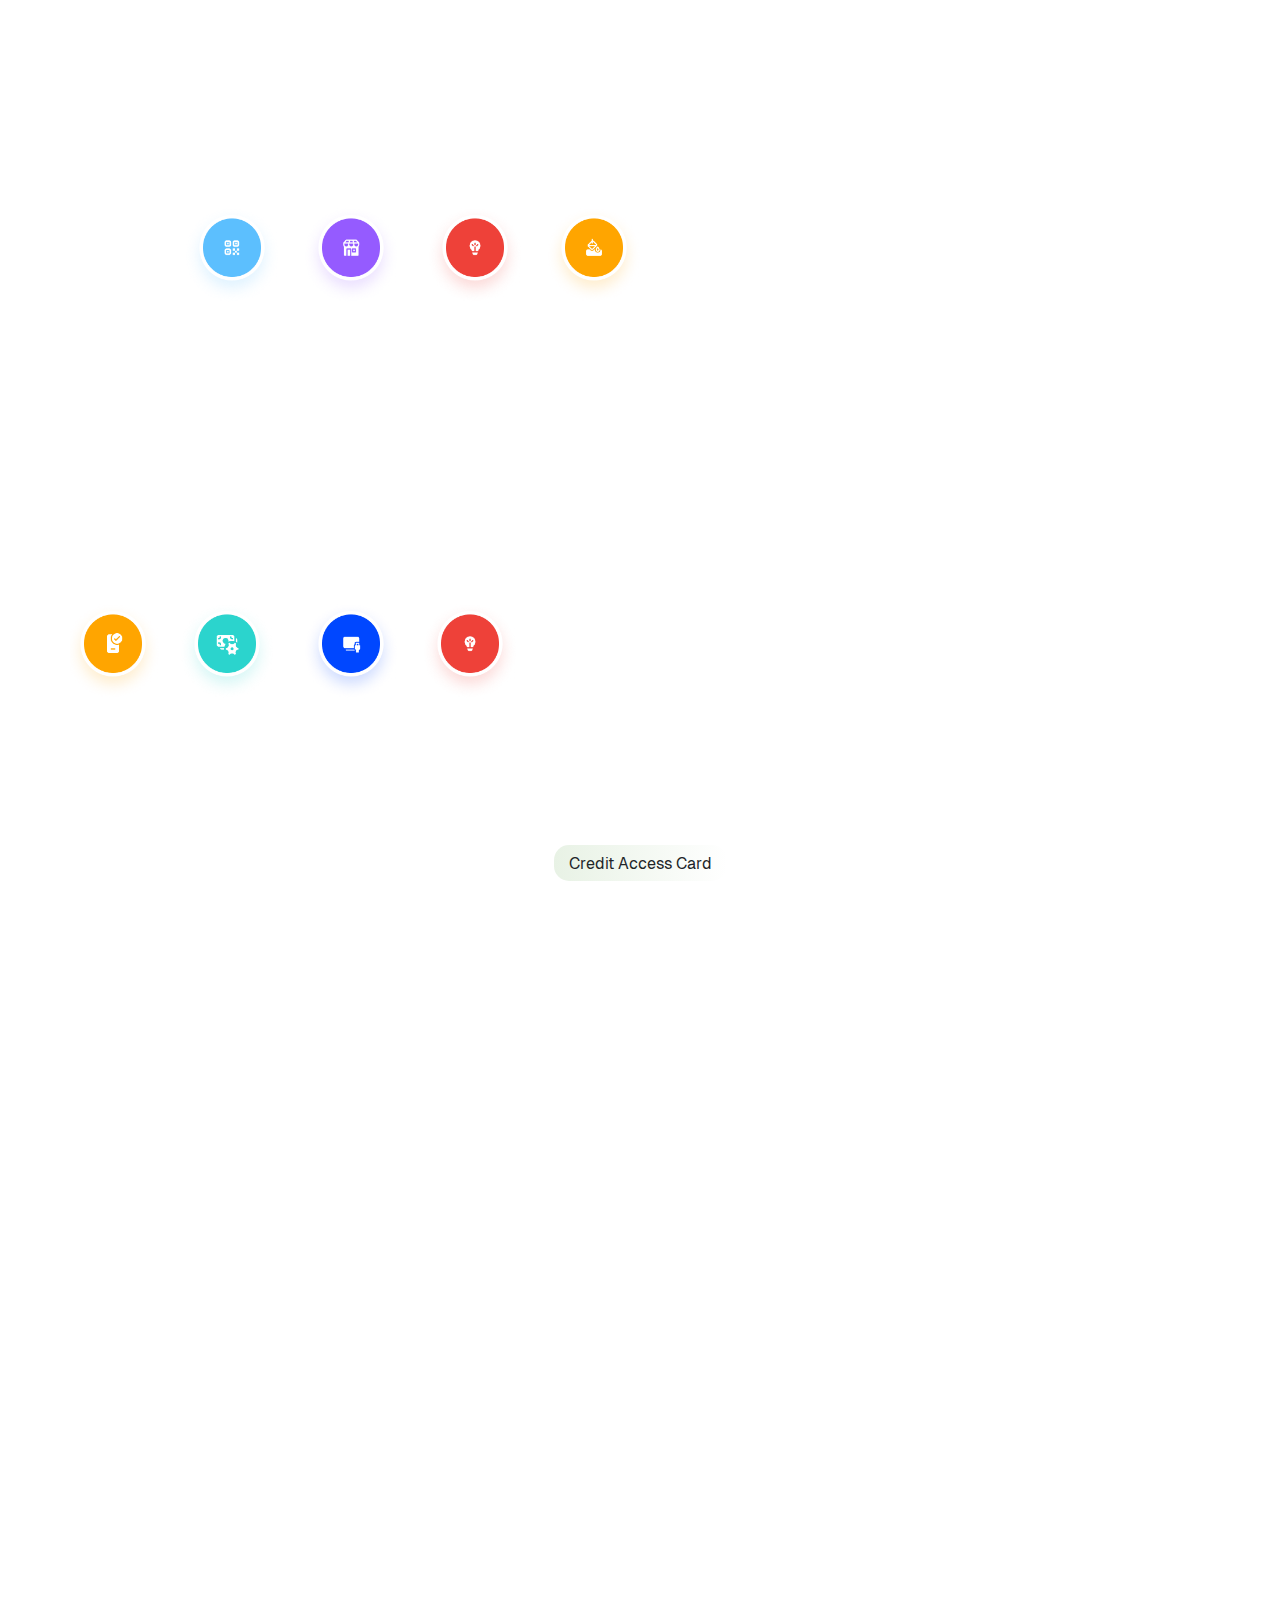
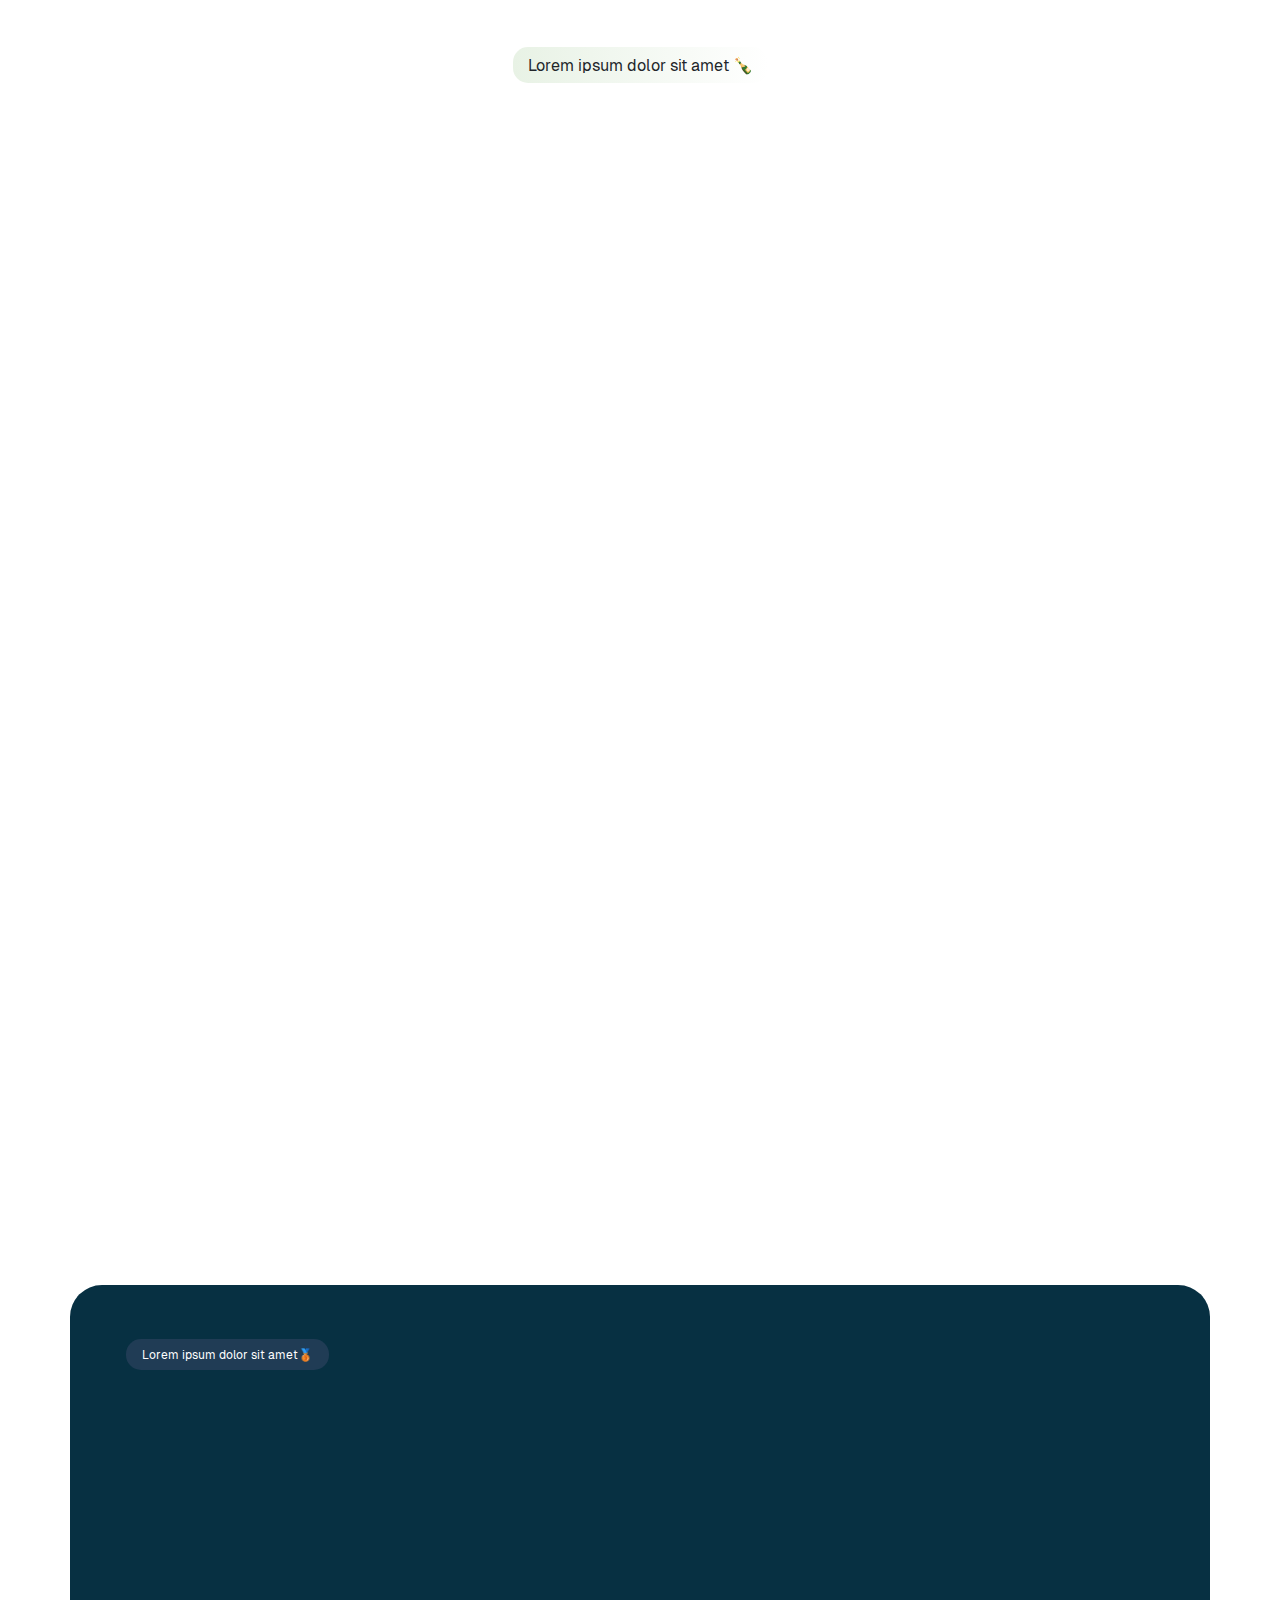
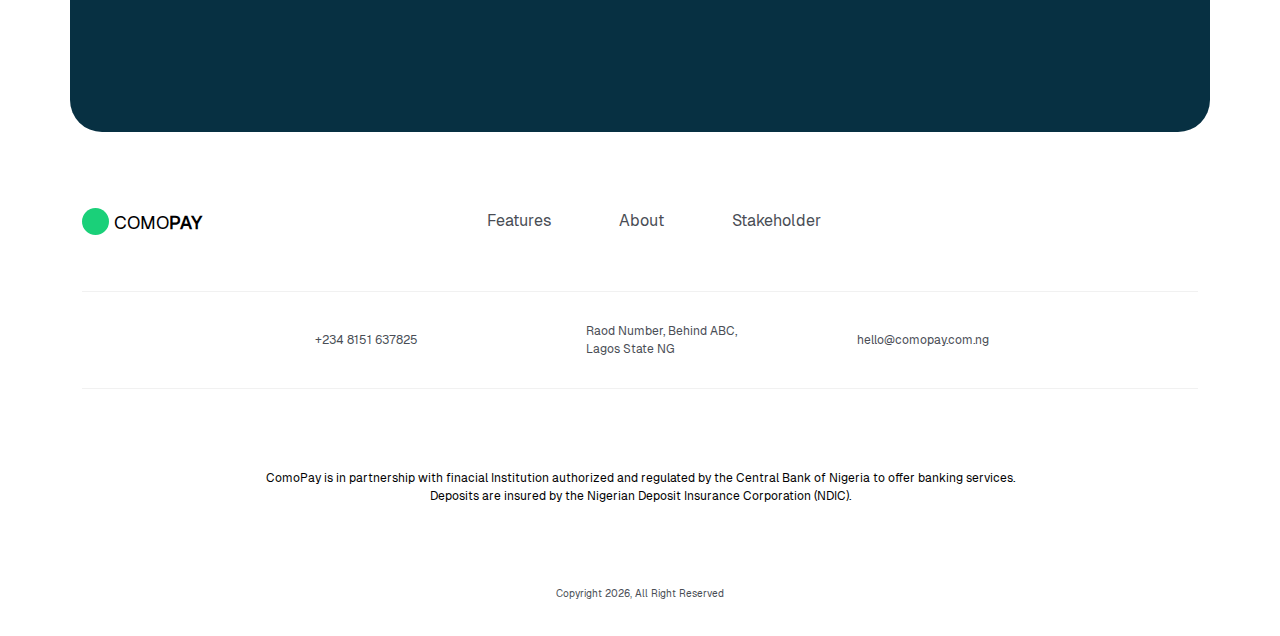
==== commit 274923a8: "update" ====
--- a/index.html
+++ b/index.html
@@ -146,21 +146,21 @@
                     <img loading="lazy" src="assets/054.png" alt="image" loading="lazy">
                     <div class="theContent">
                         <h3>Foods  & Groceries</h3>
-                        <p>Rice, Beans, Oils, Flours, Meat, Fish, Vegetables, condiments, Fruits, Beverages and More</p>
+                        <p>Rice, beans, oils, flours, meat, fish, vegetables, condiments, fruits, beverages and more</p>
                     </div>
                 </div>
                 <div class="discover-grid_child fade delay1">
                     <img loading="lazy" src="assets/055.png" alt="image" loading="lazy">
                     <div class="theContent">
                         <h3>Healthcare</h3>
-                        <p>Hospital Bills, Medications, Medical Tests, Healthcare and fitness Devices and more</p>
+                        <p>Hospital bills, medications, medical tests, healthcare and fitness devices and more</p>
                     </div>
                 </div>
                 <div class="discover-grid_child fade delay2">
                     <img loading="lazy" src="assets/056.png" alt="image" loading="lazy">
                     <div class="theContent">
-                        <h3>Cash Advance</h3>
-                        <p>Salary Advance, Emergency Cash,Credit Cards and more</p>
+                        <h3>Cash advance</h3>
+                        <p>Salary advance, emergency cash,Credit cards and more</p>
                     </div>
                 </div>
             </div>
@@ -169,14 +169,14 @@
                     <img loading="lazy" src="assets/057.png" alt="image" loading="lazy">
                     <div class="theContent">
                         <h3>Transportaion</h3>
-                        <p>Transport Fares/Tickets (i.e. Bus,Cab, Bike, Train, Boat, rail, plane etc) , Fuels (i.e. Petrol, Kerosene, Diesel, CNG etc), Vehicle Maintenance and</p>
+                        <p>Transport fares/tickets (i.e. bus,cab, bike, train, boat, rail, plane etc) , fuels (i.e. petrol, kerosene, diesel, CNG etc), Vehicle Maintenance and</p>
                     </div>
                 </div>
                 <div class="discover-grid_child fade-left">
                     <img loading="lazy" src="assets/058.png" alt="image" loading="lazy">
                     <div class="theContent">
                         <h3>Utilities</h3>
-                        <p>Electricity, Water, Waste Bills, Cable TV, Airtime/Data, Cooking Gas etc</p>
+                        <p>Electricity, water, waste bills, cable TV, airtime/data, cooking gas etc</p>
                     </div>
                 </div>
             </div>
@@ -184,22 +184,22 @@
                 <div class="discover-grid_child wide fade">
                     <img loading="lazy" src="assets/059.png" alt="image" loading="lazy">
                     <div class="theContent">
-                        <h3>Consumer Electronics</h3>
-                        <p>TV, Cookers, Ovens, Freezers, Lamps, Fans, Solar inverters, Generators, Blender, Kitchen Utensils,Mobile Devices, Smart wearables and more</p>
+                        <h3>Consumer electronics</h3>
+                        <p>TV, cookers, ovens, freezers, lamps, fans, solar inverters, generators, blender, kitchen utensils, mobile devices, smart wearables and more</p>
                     </div>
                 </div>
                 <div class="discover-grid_child fade delay1">
                     <img loading="lazy" src="assets/060.png" alt="image" loading="lazy">
                     <div class="theContent">
-                        <h3>Farm Inputs</h3>
-                        <p>Seedling, Farm Tools, Herbicides, Animal Feeds & Vertinary Drugs and more</p>
+                        <h3>Farm inputs</h3>
+                        <p>Seedling, farm tools, herbicides, animal feeds & vertinary drugs and more</p>
                     </div>
                 </div>
                 <div class="discover-grid_child fade delay2">
                     <img loading="lazy" src="assets/061.png" alt="image" loading="lazy">
                     <div class="theContent">
-                        <h3>Premium Financing</h3>
-                        <p>Health insurance, Life Insurance, Vehicle Insurance, Fire Insurance, Farm Insurance etc.</p>
+                        <h3>Premium financing</h3>
+                        <p>Health insurance, life insurance, vehicle insurance, fire insurance, farm insurance etc.</p>
                     </div>
                 </div>
             </div>
@@ -208,7 +208,7 @@
     <section class="cash container">
         <div class="cash_header">
             <span class="faded_text">Your Gateway to Financial Freedom! 🍾</span>
-            <h2 class="main-header fade">Discover Our Range of Credit Services and Solutions</h2>
+            <h2 class="main-header fade">Discover our range of credit services and solutions</h2>
         </div>
         <div class="row flex-column flex-md-row align-items-center justify-content-between first_flex">
             <div class="col">
--- a/assets/style.css
+++ b/assets/style.css
@@ -247,7 +247,6 @@
     font-style: normal;
     font-weight: 600;
     line-height: normal;
-    text-transform: capitalize;
     padding-top: 2px;
     padding-left: 0;
     margin-left: -10px;
@@ -334,18 +333,17 @@
     font-style: normal;
     font-weight: 400;
     line-height: normal;
-    text-transform: capitalize;
 }
 
 .main-header {
-    color: #0B081B;
+    color: #000000;
     font-family: "Inter", sans-serif;
     font-size: 50px;
     font-style: normal;
-    font-weight: 700;
+    font-weight: 800;
     line-height: 76px; /* 118.75% */
     text-transform: capitalize;
-    padding-top: 40px;
+    padding-top: 20px;
     width: 100%;
     max-width: 922px;
     margin: 0 auto;
@@ -359,13 +357,12 @@
 }
 
 .header-text {
-    color: #494D55;
+    color: rgba(5, 5, 0, .69);
     font-family: "Inter", sans-serif;
     font-size: 18px;
     font-style: normal;
     font-weight: 400;
     line-height: 28px;
-    text-transform: capitalize;
     margin: 32px 0;
     width: 680px;
     margin: 0 auto;
@@ -445,7 +442,6 @@
     font-style: normal;
     font-weight: 500;
     line-height: 24px; /* 150% */
-    text-transform: capitalize;
 }
 
 .soon {
@@ -502,7 +498,6 @@
     font-style: normal;
     font-weight: 500;
     line-height: normal;
-    text-transform: capitalize;
 }
 
 .abt-teamHead p {
@@ -537,6 +532,7 @@
     height: 350px;
     width: 100%;
     object-fit: cover;
+    border-radius: 15px;
 }
 
 .abtImage {
@@ -593,7 +589,6 @@
     font-style: normal;
     font-weight: 400;
     line-height: normal;
-    text-transform: capitalize;
     padding: 8.5px 16px;
 }
 
@@ -605,7 +600,6 @@
     font-style: normal;
     font-weight: 500;
     line-height: 48px; /* 120% */
-    text-transform: capitalize;
     margin-bottom: 48px;
     width: 100%;
     max-width: 734px;
@@ -649,7 +643,6 @@
     font-style: normal;
     font-weight: 500;
     line-height: normal;
-    text-transform: capitalize;
 }
 
 .discover-grid_child p{
@@ -658,7 +651,6 @@
     font-style: normal;
     font-weight: 400;
     line-height: 24px; /* 150% */
-    text-transform: capitalize;
 }
 
 .mini_text {
@@ -667,7 +659,6 @@
     font-style: normal;
     font-weight: 400;
     line-height: 24px; /* 150% */
-    text-transform: capitalize;
     width: 650px;
     margin-bottom: 56px;
 }
@@ -752,7 +743,6 @@
     font-style: normal;
     font-weight: 800;
     line-height: 10.896px; /* 120% */
-    text-transform: capitalize;
     width: 60px;
     position: absolute;
     top: -20%;
@@ -767,7 +757,6 @@
     font-style: normal;
     font-weight: 500;
     line-height: normal;
-    text-transform: capitalize;
     margin-bottom: 7px;
 }
 
@@ -778,7 +767,6 @@
     font-style: normal;
     font-weight: 400;
     line-height: 24px; /* 150% */
-    text-transform: capitalize;
 }
 
 .payday-container {
@@ -799,7 +787,6 @@
     font-style: normal;
     font-weight: 500;
     line-height: normal;
-    text-transform: capitalize;
     margin-bottom: 19px;
 }
 
@@ -851,7 +838,6 @@
     font-style: normal;
     font-weight: 400;
     line-height: 9.922px; /* 120% */
-    text-transform: capitalize;
 }
 
 .mini-p span{
@@ -889,7 +875,6 @@
     font-style: normal;
     font-weight: 500;
     line-height: normal;
-    text-transform: capitalize;
     width: 100%;
     max-width: 738px;
     margin: 0 auto;
@@ -996,7 +981,6 @@
     font-style: normal;
     font-weight: 106;
     line-height: 48px; /* 120% */
-    text-transform: capitalize;
     margin-top: 32px;
     margin-bottom: 16px;
 }
@@ -1010,7 +994,6 @@
     font-style: normal;
     font-weight: 84;
     line-height: 24px; /* 150% */
-    text-transform: capitalize;
     margin: 0 auto;
 }
 
@@ -1136,7 +1119,6 @@
     font-style: normal;
     font-weight: 400;
     line-height: 24px; /* 150% */
-    text-transform: capitalize;
     margin-bottom: 16px;
 }
 
@@ -1148,7 +1130,6 @@
     font-style: normal;
     font-weight: 600;
     line-height: 24px; /* 150% */
-    text-transform: capitalize;
     margin-bottom: 8px;
 }
 
@@ -1186,7 +1167,6 @@
     font-style: normal;
     font-weight: 106;
     line-height: 48px; /* 120% */
-    text-transform: capitalize;
     margin-top: 32px;
     margin-bottom: 16px;
 }
@@ -1199,7 +1179,6 @@
     font-style: normal;
     font-weight: 400;
     line-height: 24px; /* 150% */
-    text-transform: capitalize;
 }
 
 .lists {
@@ -1228,7 +1207,6 @@
     font-style: normal;
     font-weight: 500;
     line-height: 18px; /* 100% */
-    text-transform: capitalize;
     width: 262px;
 }
 
@@ -1239,7 +1217,6 @@
     font-style: normal;
     font-weight: 400;
     line-height: 18px; /* 150% */
-    text-transform: capitalize;
 }
 
 .newsletter {
@@ -1259,7 +1236,6 @@
     font-style: normal;
     font-weight: 500;
     line-height: 48px; /* 120% */
-    text-transform: capitalize;
     margin-bottom: 16px;
 }
 
@@ -1270,7 +1246,6 @@
     font-style: normal;
     font-weight: 400;
     line-height: 24px; /* 150% */
-    text-transform: capitalize;
     width: 653px;
     margin-bottom: 32px;
 }
@@ -1312,7 +1287,6 @@
     font-style: normal;
     font-weight: 84;
     line-height: 18px; /* 150% */
-    text-transform: capitalize;
 }
 
 .footer-container {
@@ -1349,7 +1323,6 @@
     font-style: normal;
     font-weight: 400;
     line-height: 18px; /* 150% */
-    text-transform: capitalize;
     text-align: center;
     width: 100%;
     max-width: 800px;
@@ -1374,6 +1347,13 @@
 .image-side20 {
     position: relative;
     height: 600px;
+    overflow: hidden;
+}
+
+.image-side30 {
+    border-radius: 32px;
+    border: 0.5px solid #DDD;
+    padding: 32px;
     overflow: hidden;
 }
 
@@ -1412,6 +1392,18 @@
     height: 20px;
 }
 
+.abt-flexst {
+    background: url(/assets/085.png) no-repeat;
+    background-position: top;
+    background-size: cover;
+}
+
+.abt-flend {
+    background: url(/assets/086.png) no-repeat;
+    background-position: right;
+    background-size: contain;
+}
+
 @media only screen and (max-width: 991px ) {
     .sm {
         display: block
@@ -1503,7 +1495,7 @@
 
     .main-header {
         font-size: 32px;
-        font-weight: 500;
+        font-weight: 800;
         line-height: 40px; /* 125% */
         margin-top: 24px;
     }
@@ -1676,7 +1668,7 @@
     }
 
     .second_flex {
-        width: 90%;
+        width: 100%;
         margin: 0 auto;
     }
 
@@ -1865,4 +1857,8 @@
     .enclose {
         margin-left: -10px;
     }
+
+    .btn_area span, .btn_area button {
+        font-size: 11px;
+    }
 }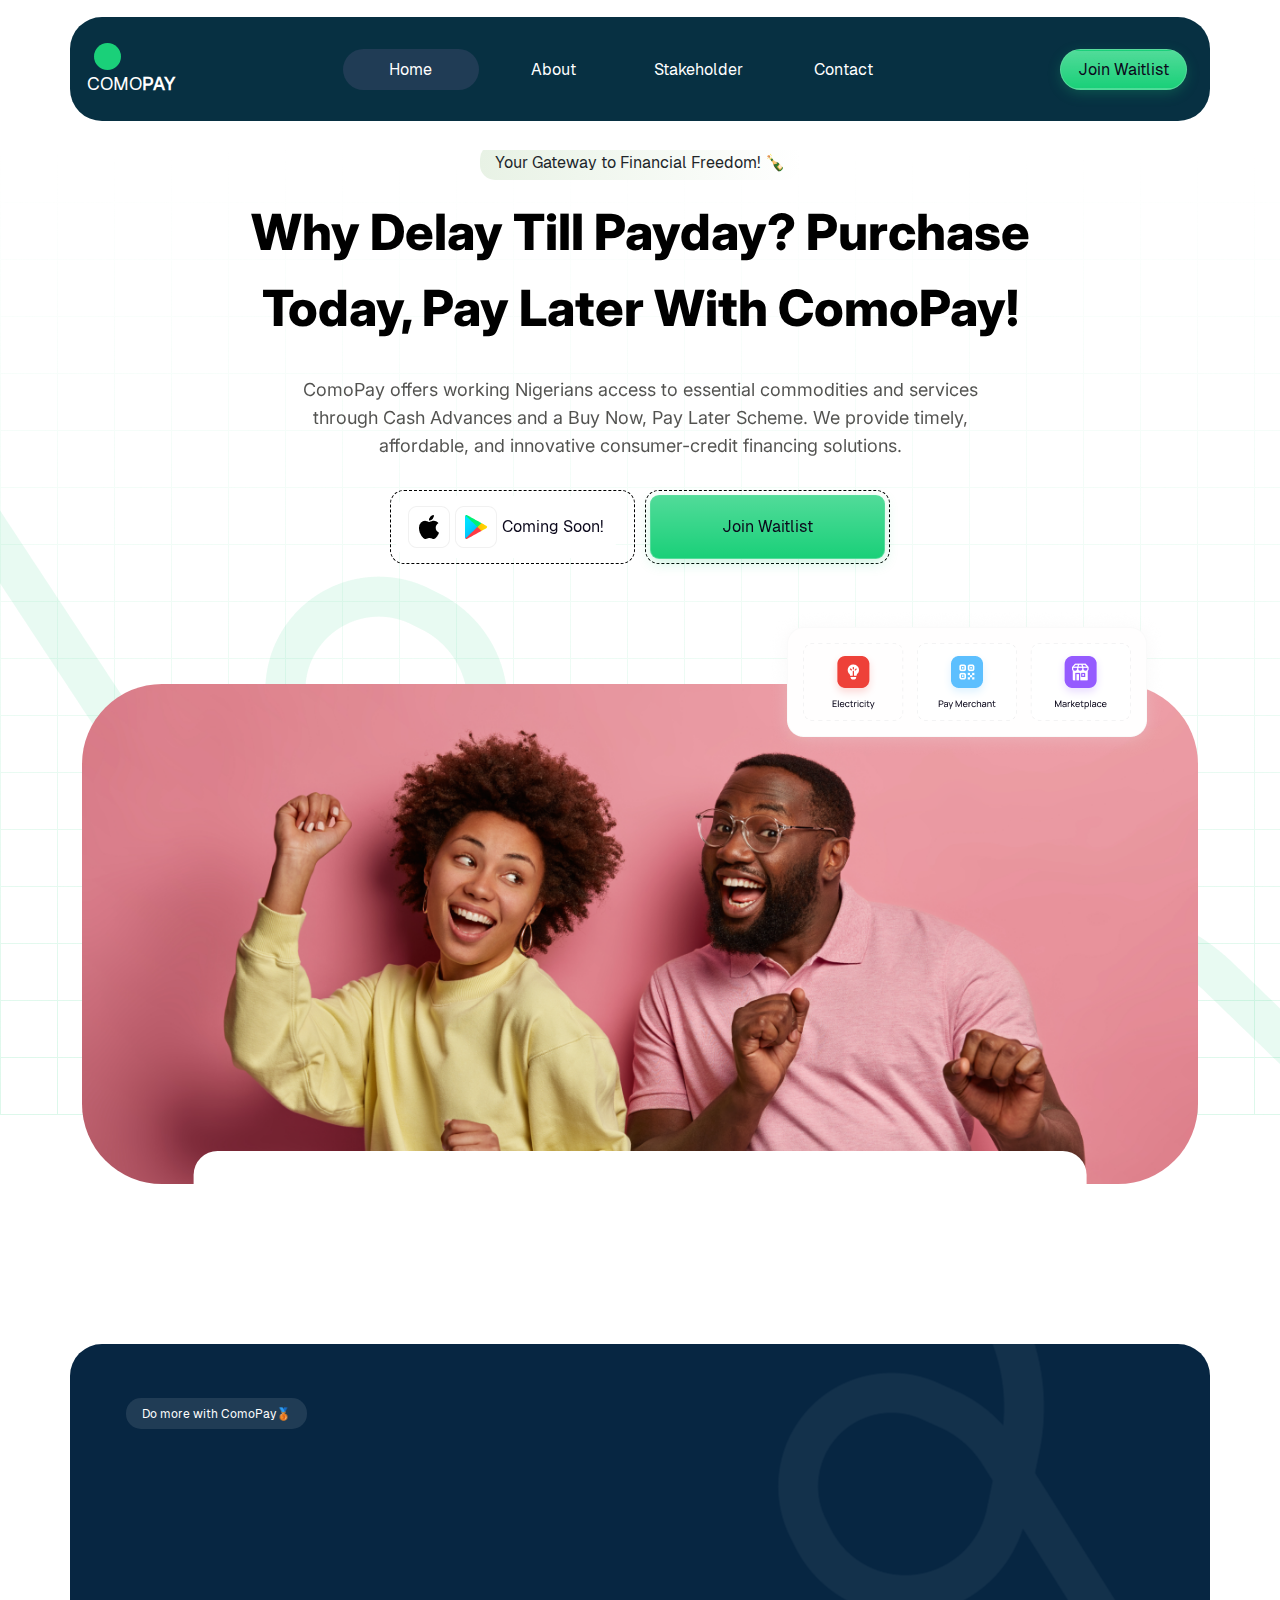
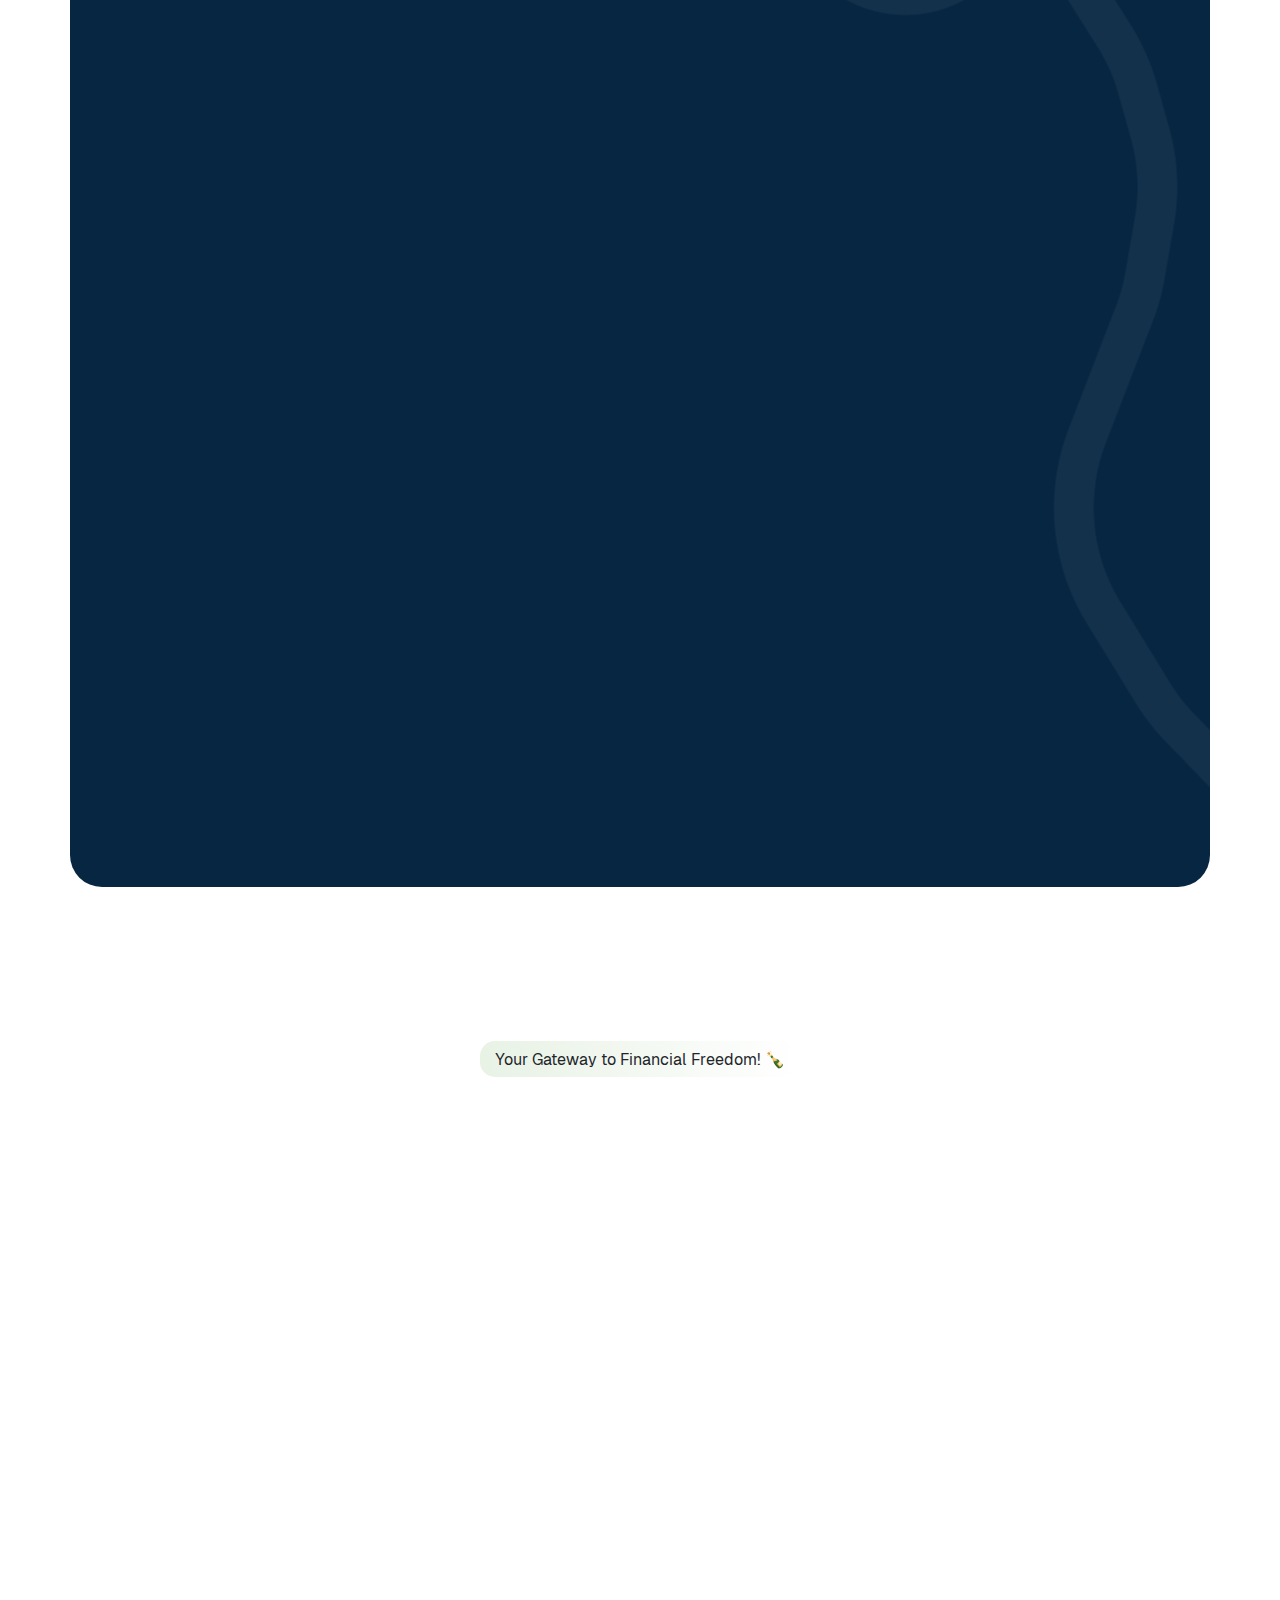
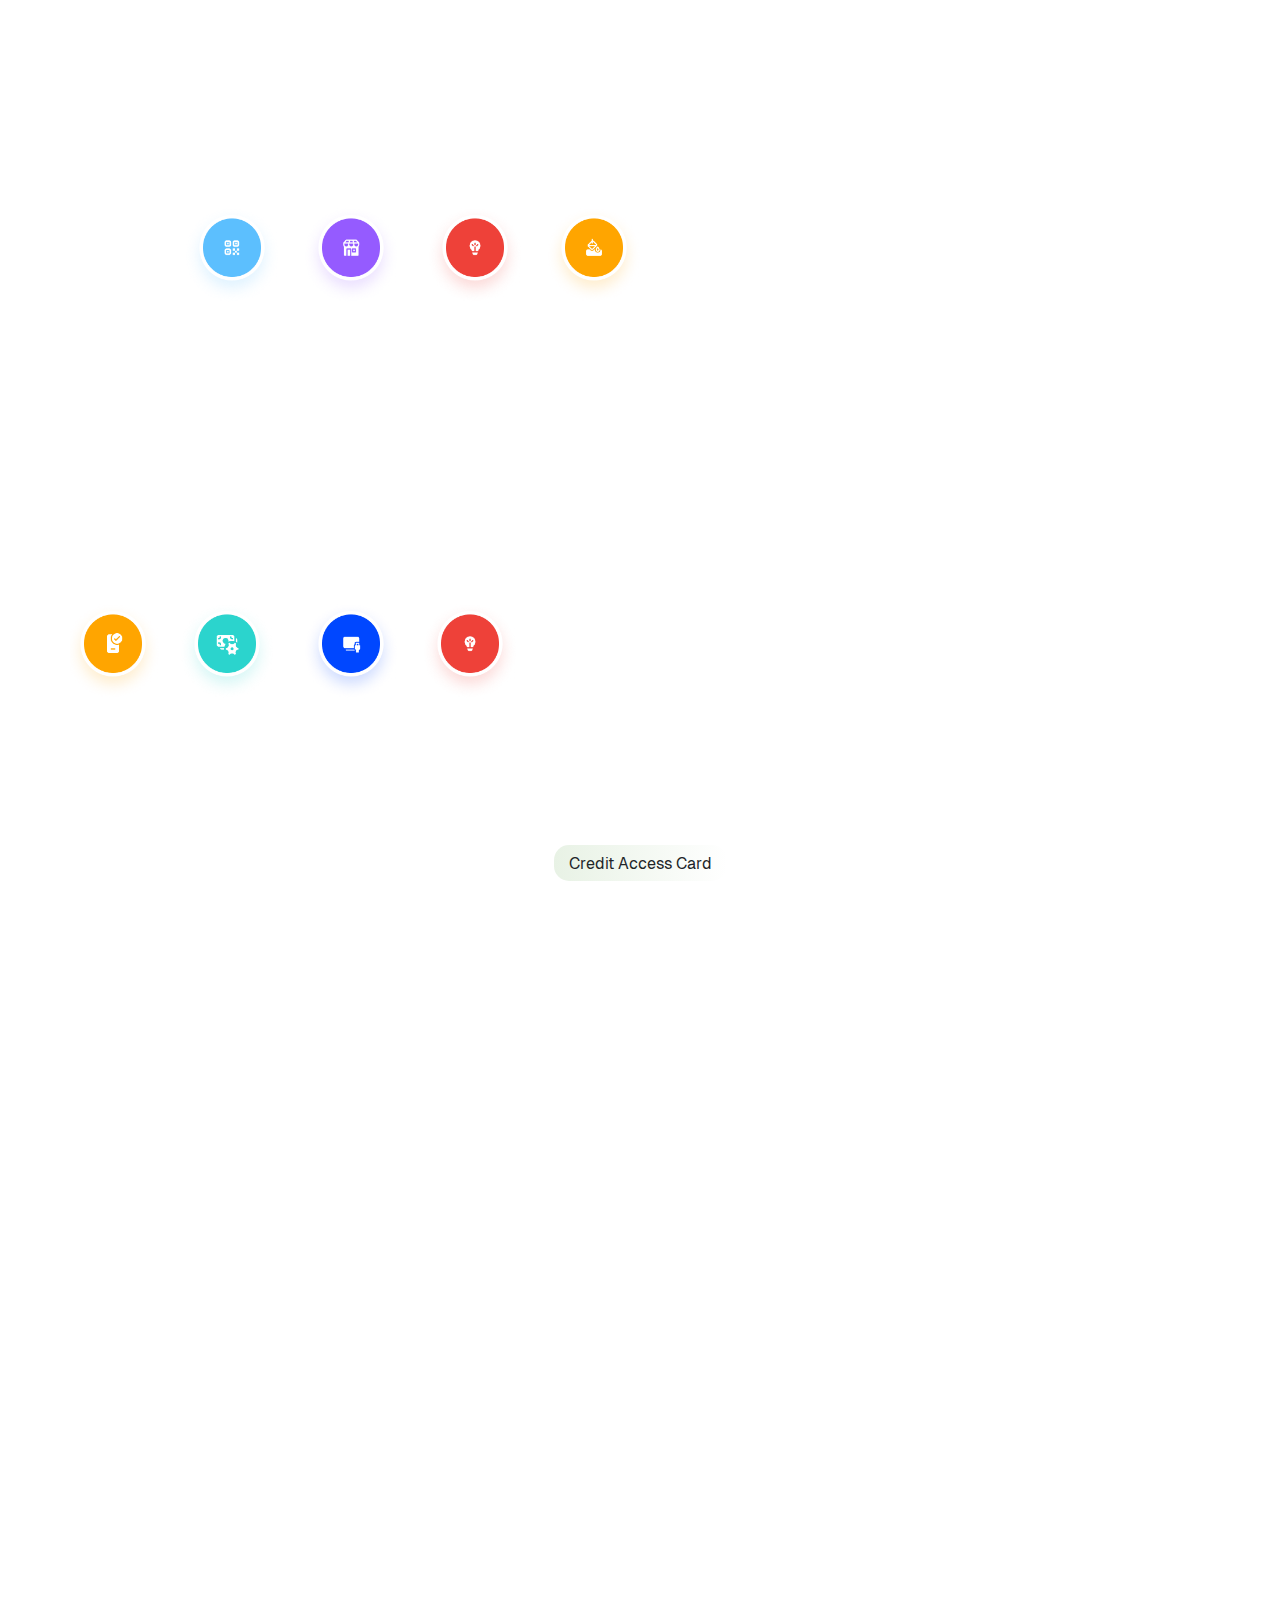
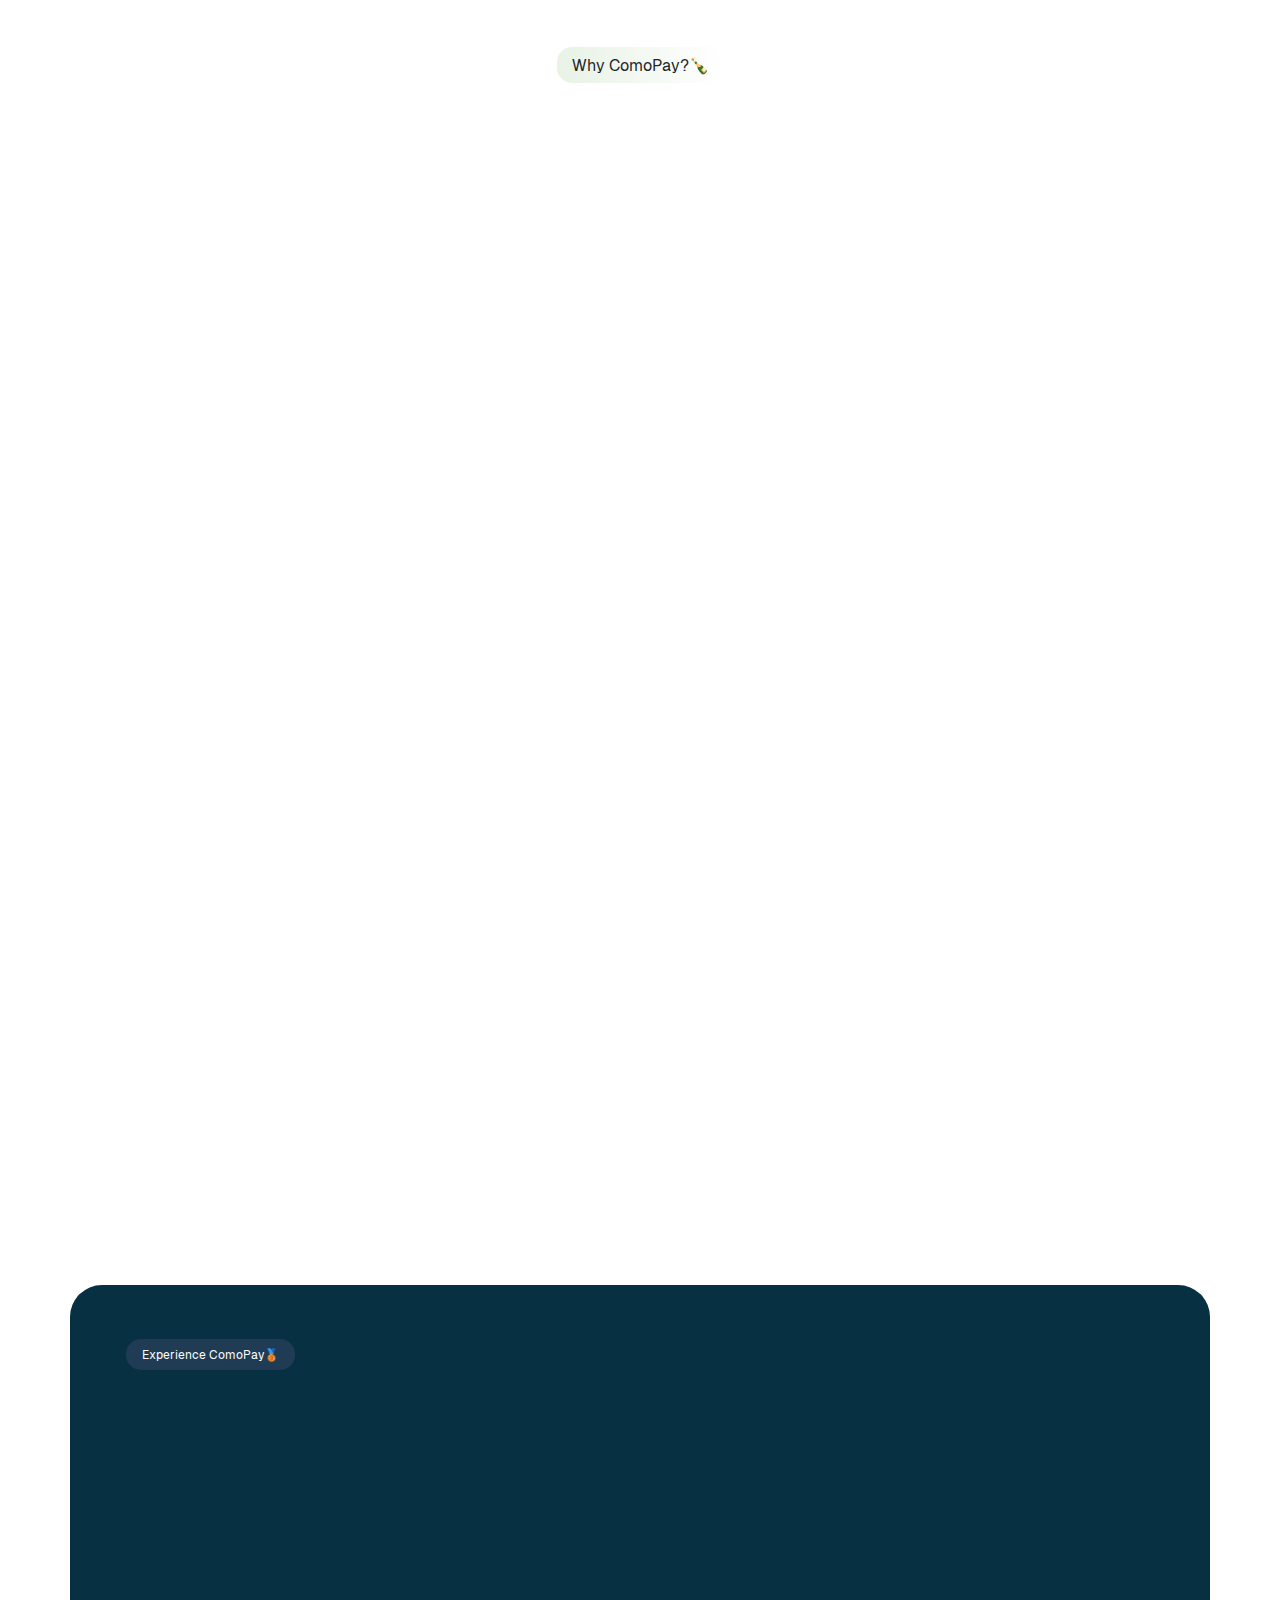
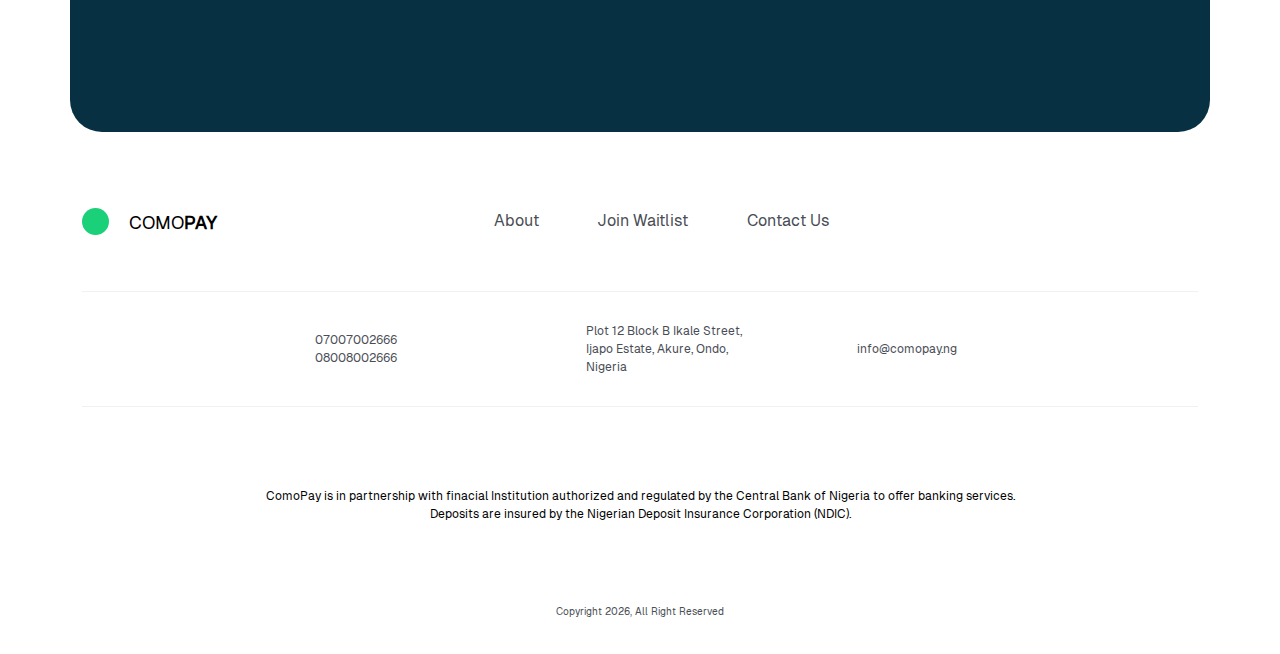
==== commit ed9c54d2: "update" ====
--- a/index.html
+++ b/index.html
@@ -20,11 +20,11 @@
                 </div>
                 <p class="col-10 logo-text"><span>COMO</span>PAY</p>
             </div>
-            <div class="lg link-list_flex row justify-content-between align-items-center">
-                <a class="col-4 active" href="index">Home</a>
-                <a class="col-4" href="about">About</a>
-                <a class="col-4" href="">Stakeholder</a>
-                
+            <div style="gap: 5px;" class="lg link-list_flex row justify-content-between align-items-center">
+                <a class="col active" href="index">Home</a>
+                <a class="col" href="about">About</a>
+                <a class="col" href="">Stakeholder</a>
+                <a class="col" href="">Contact</a>
             </div>
             <div class="lg link_btn">
                 <a href="">Join Waitlist</a>
@@ -41,7 +41,7 @@
             <div class="hidden-menu_container">
                 <a class="col-4 active" href="index">Home</a>
                 <a class="col-4" href="about">About</a>
-                <a class="col-4" href="">Stakeholder</a>
+                <a class="col-4" href="">Contact Us</a>
                 <div class=" link_btn">
                     <a href="">Join Waitlist</a>
                 </div>
@@ -136,7 +136,7 @@
         </div>
         <div class="main-container">
             <div class="boxed_header-block">
-                <span class="boxed_header">Lorem ipsum dolor sit amet🥉</span>
+                <span class="boxed_header">Do more with ComoPay🥉</span>
             </div>
             <div style="overflow: hidden">
                 <h2 class="fade-left">Explore Our Key Offerings: Essential Commodities and Services</h2>
@@ -146,21 +146,21 @@
                     <img loading="lazy" src="assets/054.png" alt="image" loading="lazy">
                     <div class="theContent">
                         <h3>Foods  & Groceries</h3>
-                        <p>Rice, beans, oils, flours, meat, fish, vegetables, condiments, fruits, beverages and more</p>
+                        <p>Rice, beans, oils, flours, meat, fish, vegetables, condiments, fruits, beverages and more.</p>
                     </div>
                 </div>
                 <div class="discover-grid_child fade delay1">
                     <img loading="lazy" src="assets/055.png" alt="image" loading="lazy">
                     <div class="theContent">
                         <h3>Healthcare</h3>
-                        <p>Hospital bills, medications, medical tests, healthcare and fitness devices and more</p>
+                        <p>Hospital bills, medications, medical tests, healthcare and fitness devices and more.</p>
                     </div>
                 </div>
                 <div class="discover-grid_child fade delay2">
                     <img loading="lazy" src="assets/056.png" alt="image" loading="lazy">
                     <div class="theContent">
                         <h3>Cash advance</h3>
-                        <p>Salary advance, emergency cash,Credit cards and more</p>
+                        <p>Salary advance, emergency cash,Credit cards and more.</p>
                     </div>
                 </div>
             </div>
@@ -169,14 +169,14 @@
                     <img loading="lazy" src="assets/057.png" alt="image" loading="lazy">
                     <div class="theContent">
                         <h3>Transportaion</h3>
-                        <p>Transport fares/tickets (i.e. bus,cab, bike, train, boat, rail, plane etc) , fuels (i.e. petrol, kerosene, diesel, CNG etc), Vehicle Maintenance and</p>
+                        <p>Transport fares/tickets (i.e. bus,cab, bike, train, boat, rail, plane etc), fuels (i.e. petrol, kerosene, diesel, CNG etc), and Vehicle Maintenance.</p>
                     </div>
                 </div>
                 <div class="discover-grid_child fade-left">
                     <img loading="lazy" src="assets/058.png" alt="image" loading="lazy">
                     <div class="theContent">
                         <h3>Utilities</h3>
-                        <p>Electricity, water, waste bills, cable TV, airtime/data, cooking gas etc</p>
+                        <p>Electricity, water, waste bills, cable TV, airtime/data, cooking gas etc.</p>
                     </div>
                 </div>
             </div>
@@ -185,14 +185,14 @@
                     <img loading="lazy" src="assets/059.png" alt="image" loading="lazy">
                     <div class="theContent">
                         <h3>Consumer electronics</h3>
-                        <p>TV, cookers, ovens, freezers, lamps, fans, solar inverters, generators, blender, kitchen utensils, mobile devices, smart wearables and more</p>
+                        <p>TV, cookers, ovens, freezers, lamps, fans, solar inverters, generators, blender, kitchen utensils, mobile devices, smart wearables and more.</p>
                     </div>
                 </div>
                 <div class="discover-grid_child fade delay1">
                     <img loading="lazy" src="assets/060.png" alt="image" loading="lazy">
                     <div class="theContent">
                         <h3>Farm inputs</h3>
-                        <p>Seedling, farm tools, herbicides, animal feeds & vertinary drugs and more</p>
+                        <p>Seedling, farm tools, herbicides, animal feeds & vertinary drugs and more.</p>
                     </div>
                 </div>
                 <div class="discover-grid_child fade delay2">
@@ -252,7 +252,7 @@
     <section class="cards">
         <div class="container">
             <span class="faded_text">Credit Access Card</span>
-            <p class="cards-header fade">The Future: Como Credit Card</p>
+            <p class="cards-header fade">The Future: Como-Credit Card</p>
             <p class="cards-text fade">Discover financial freedom with the ComoPay Credit Card. Benefit from seamless transactions, 
                 exclusive rewards, and flexible credit payment options.</p>
             <div class="cards_flex lg-scroll">
@@ -287,7 +287,7 @@
 
     <div style="overflow: hidden;" class="tabs container">
         <div class="cash_header">
-            <span class="faded_text">Lorem ipsum dolor sit amet 🍾</span>
+            <span class="faded_text">Why ComoPay?🍾</span>
             <h2 class="main-header fade">Benefits of ComoPay</h2>
         </div>
         <div class="discover_grid">
@@ -326,7 +326,7 @@
    
 
     <section class="newsletter container">
-        <span class="boxed_header">Lorem ipsum dolor sit amet🥉</span>
+        <span class="boxed_header">Experience ComoPay🥉</span>
         <p class="news_header fade">Join the ComoPay Community</p>
         <p class="news_text fade-right">Join Our Empowered Community: Take control of your finances with ComoPay. Sign up for exclusive updates and early access.</p>
         <div class="btn_area white-border fade-left">
@@ -355,9 +355,9 @@
                 </div>
             </div>
             <div class="footer-org">
-                <a href="">Features</a>
                 <a href="">About</a>
-                <a href="">Stakeholder</a>
+                <a href="">Join Waitlist</a>
+                <a href="">Contact Us</a>
             </div>
             <div class="footerImg-ink">
                 <a href=""><img loading="lazy" src="assets/030.png" alt></a>
@@ -374,19 +374,19 @@
                     <div class="col-3">
                         <img loading="lazy" src="assets/079.png" alt="image" class="imageLast">
                     </div>
-                    <span class="col">+234 8151 637825</span>
+                    <span class="col">07007002666 <br> 08008002666</span>
                 </div>
                 <div class="row align-items-center">
                     <div class="col-3">
                         <img loading="lazy" src="assets/078.png" alt="image" class="imageLast">
                     </div>
-                    <span class="col">Raod Number, Behind ABC, Lagos State NG</span>
+                    <span class="col">Plot 12 Block B Ikale Street, Ijapo Estate, Akure, Ondo, Nigeria</span>
                 </div>
                 <div class="row align-items-center">
                     <div class="col-3">
                         <img loading="lazy" src="assets/077.png" alt="image" class="imageLast">
                     </div>
-                    <span class="col">hello@comopay.com.ng</span>
+                    <span class="col">info@comopay.ng</span>
                 </div>
             </div>
             <div class="theborderblock"></div>
@@ -399,7 +399,7 @@
         </div>
     </footer>
 
-    <script src="https://cdnjs.cloudflare.com/ajax/libs/gsap/3.12.5/gsap.min.js"></script>
+    <!-- <script src="https://cdnjs.cloudflare.com/ajax/libs/gsap/3.12.5/gsap.min.js"></script> -->
 
     <script src="script.js"></script>
 </body>
--- a/assets/style.css
+++ b/assets/style.css
@@ -196,8 +196,12 @@
     width: 25%;
 } */
 
-.logo-flex, .link_btn, .link-list_flex  {
+.logo-flex, .link_btn {
     flex: 1;
+}
+
+.link-list_flex {
+    flex: 2;
 }
 
 .link_btn {
@@ -249,7 +253,7 @@
     line-height: normal;
     padding-top: 2px;
     padding-left: 0;
-    margin-left: -10px;
+    margin-left: 5px;
 }
 
 .logo-text span {
@@ -1404,6 +1408,21 @@
     background-size: contain;
 }
 
+.stk-header h3 {
+    font-family: Geist;
+    font-size: 40px;
+    font-weight: 500;
+    line-height: 49.6px;
+}
+
+.stk-header p {
+    font-family: Mulish;
+    font-size: 18px;
+    font-weight: 600;
+    line-height: 22.59px;
+    color: #494D55;
+}
+
 @media only screen and (max-width: 991px ) {
     .sm {
         display: block
@@ -1611,6 +1630,16 @@
     .abt_hero {
         margin-top: 80px!important;
         margin-bottom: 0px!important;
+    }
+
+    .stk-header h3 {
+        font-size: 30px;
+        line-height: 49.6px;
+    }
+    
+    .stk-header p {
+        font-size: 16px;
+        line-height: 22.59px;
     }
 }
 
